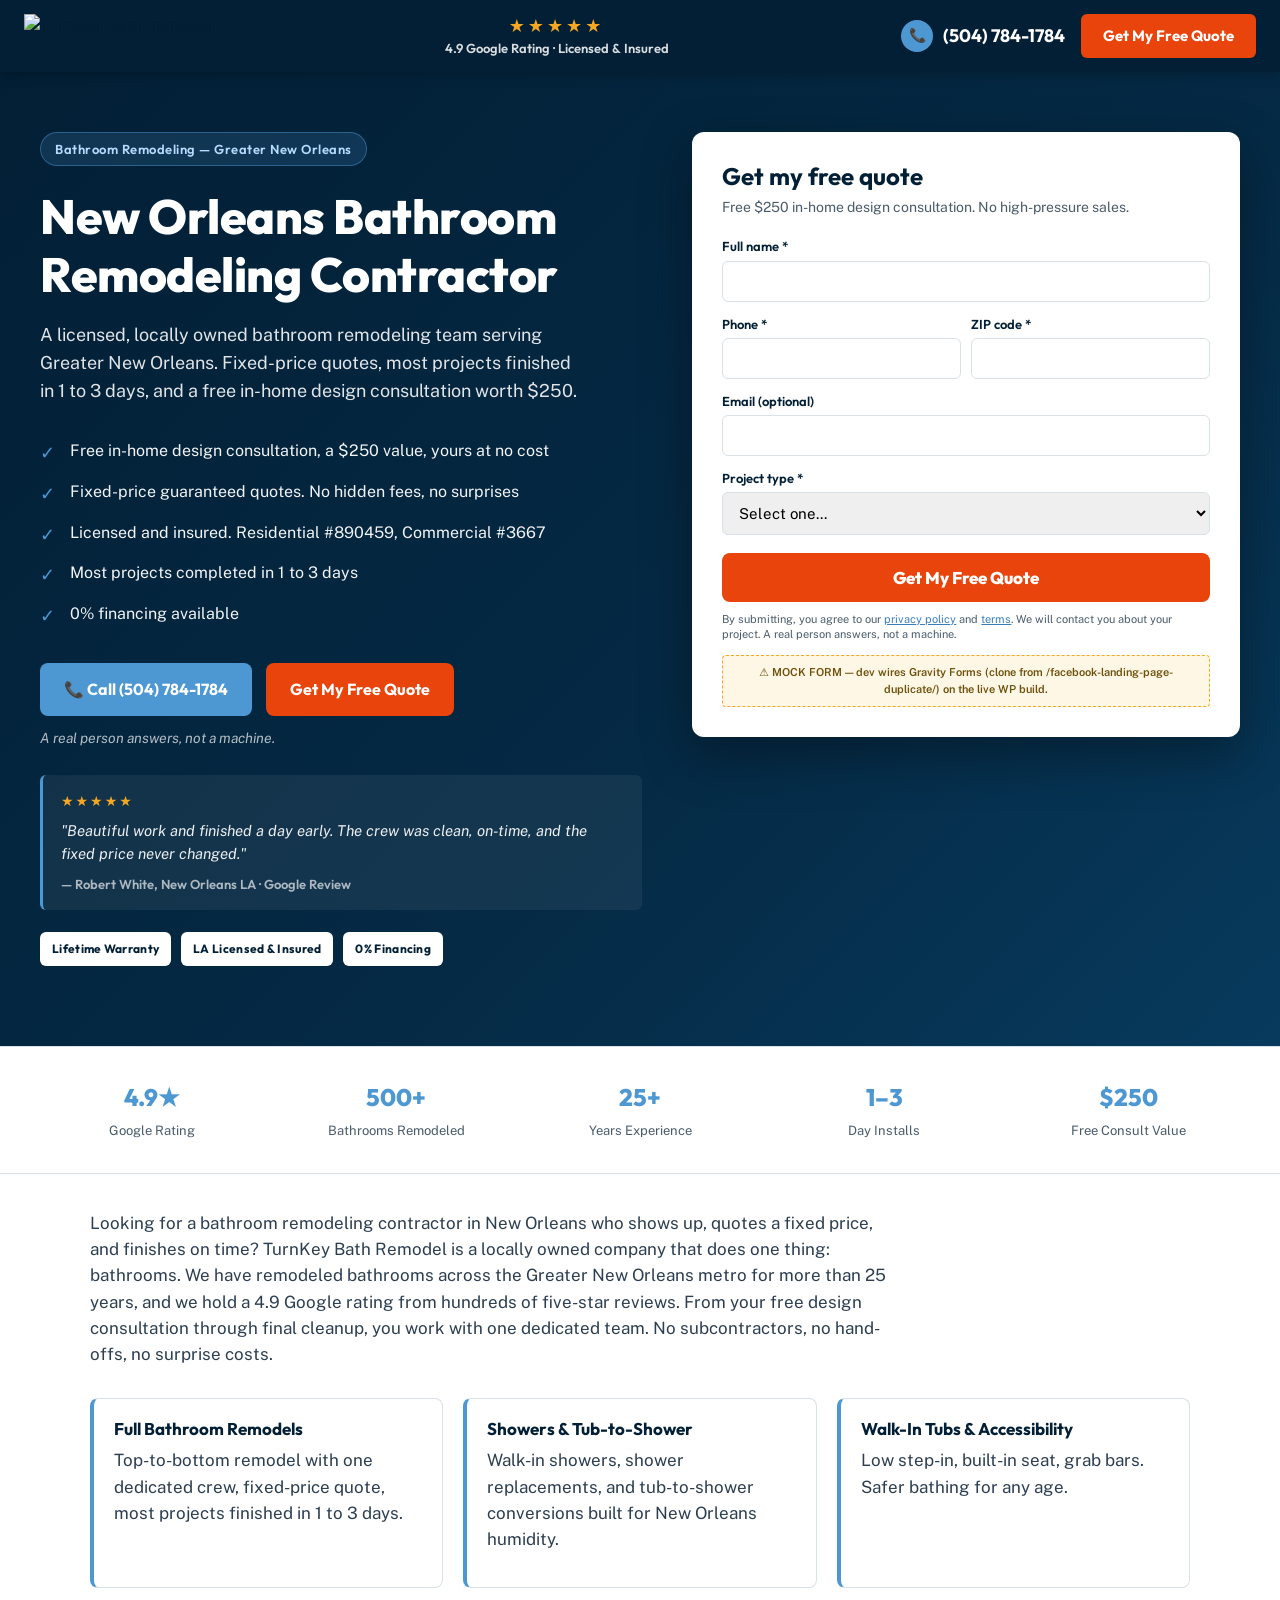
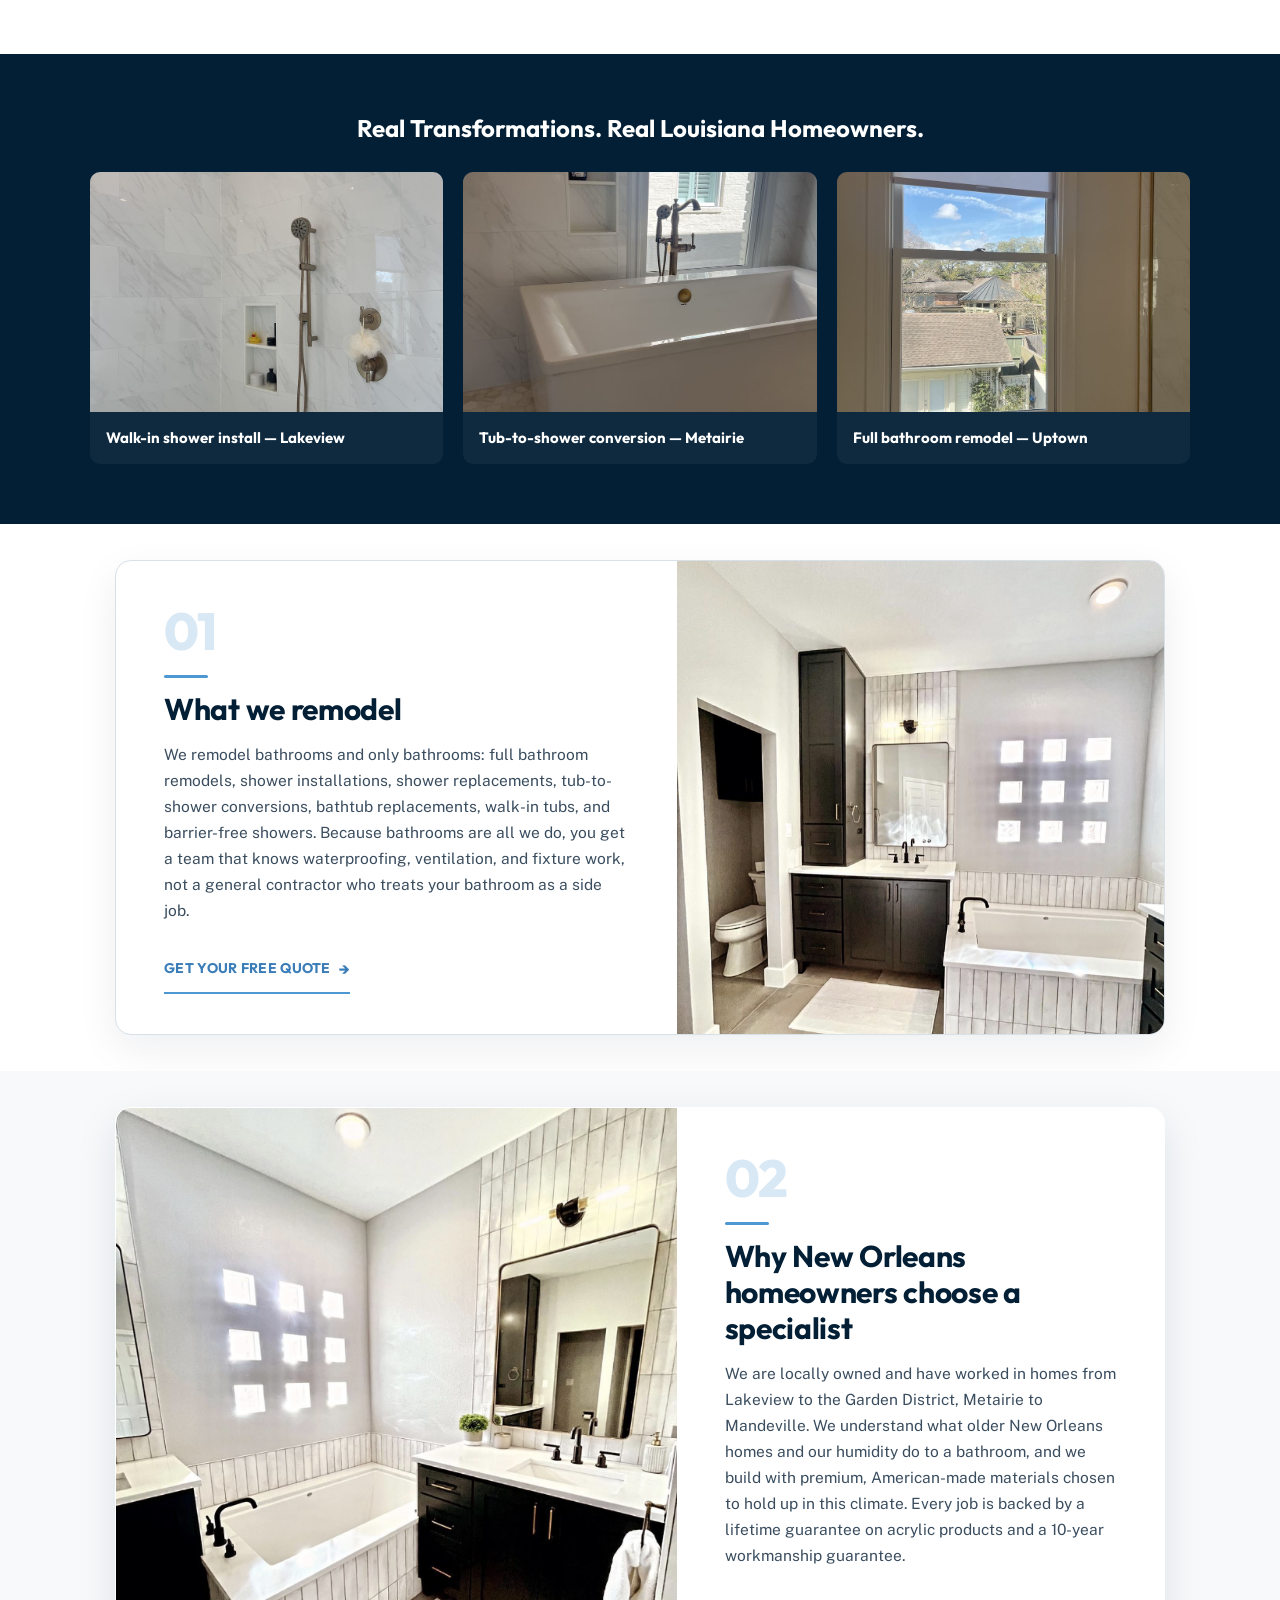
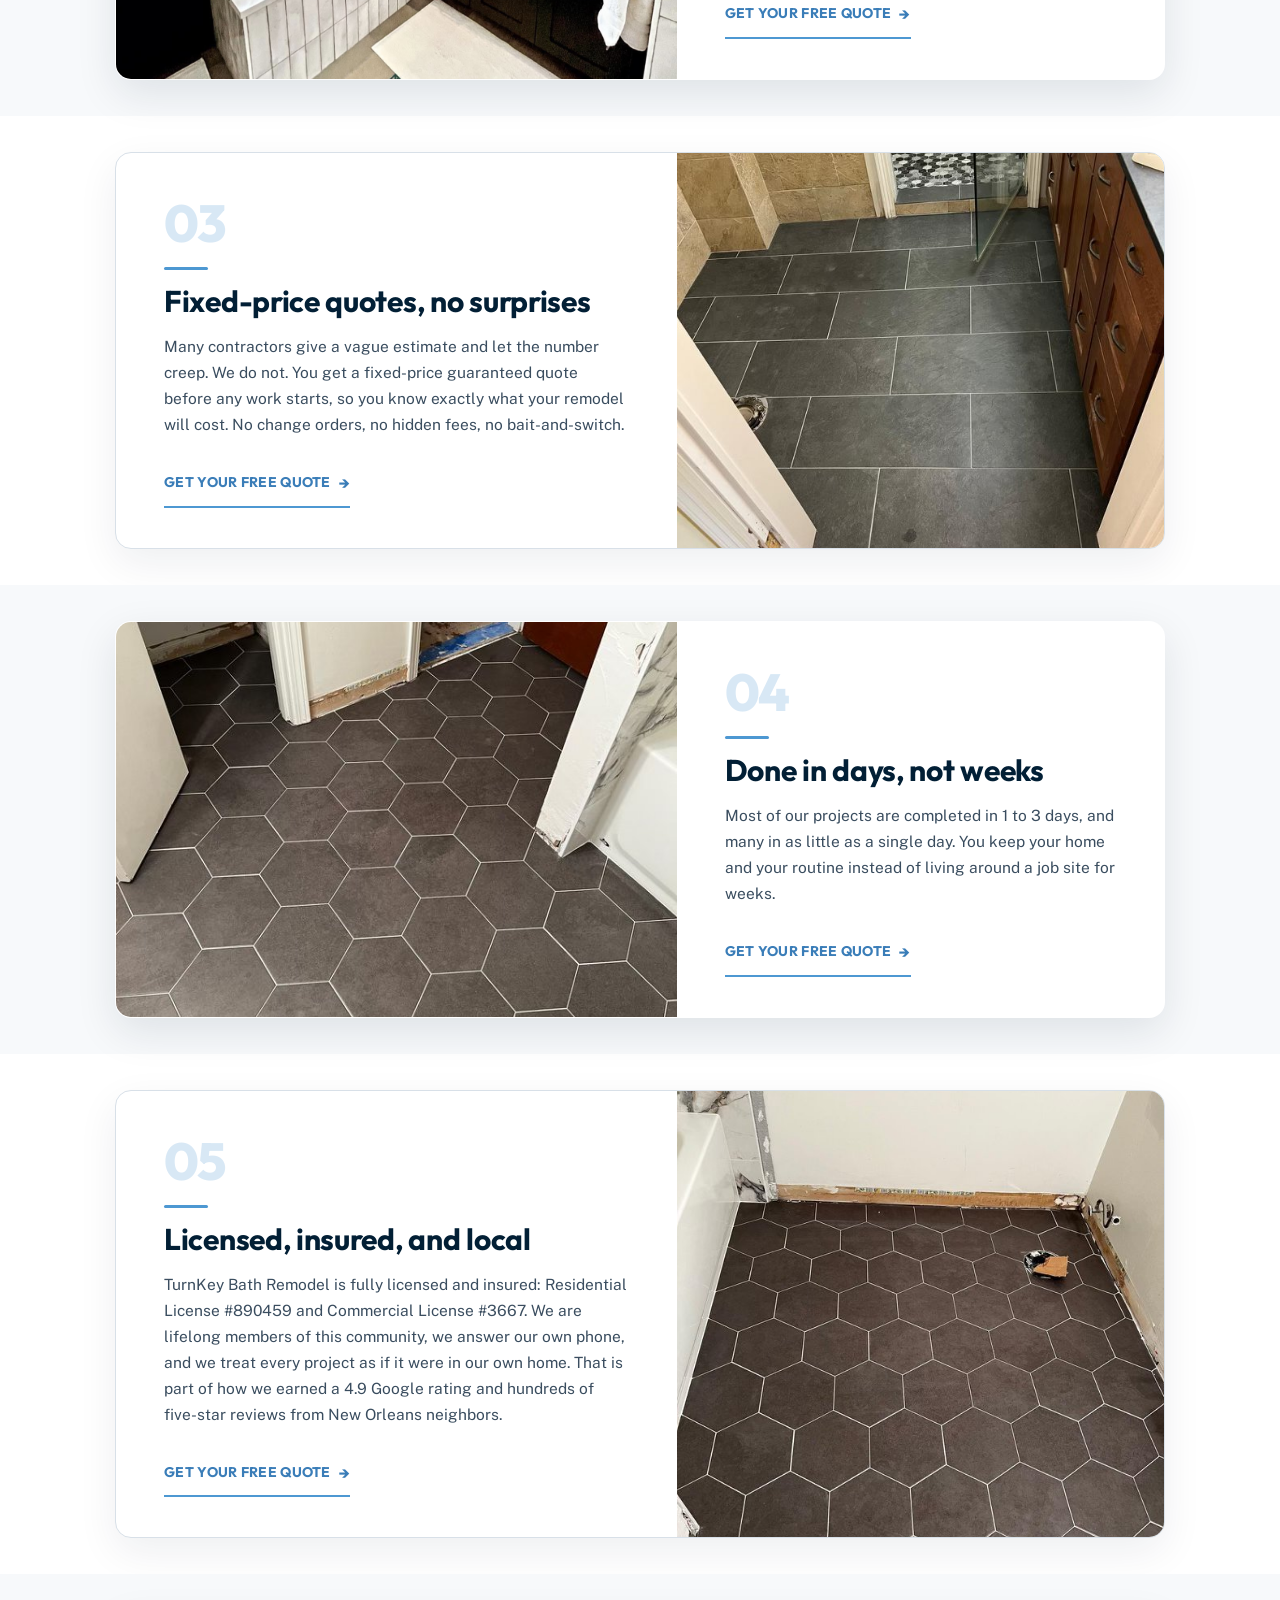
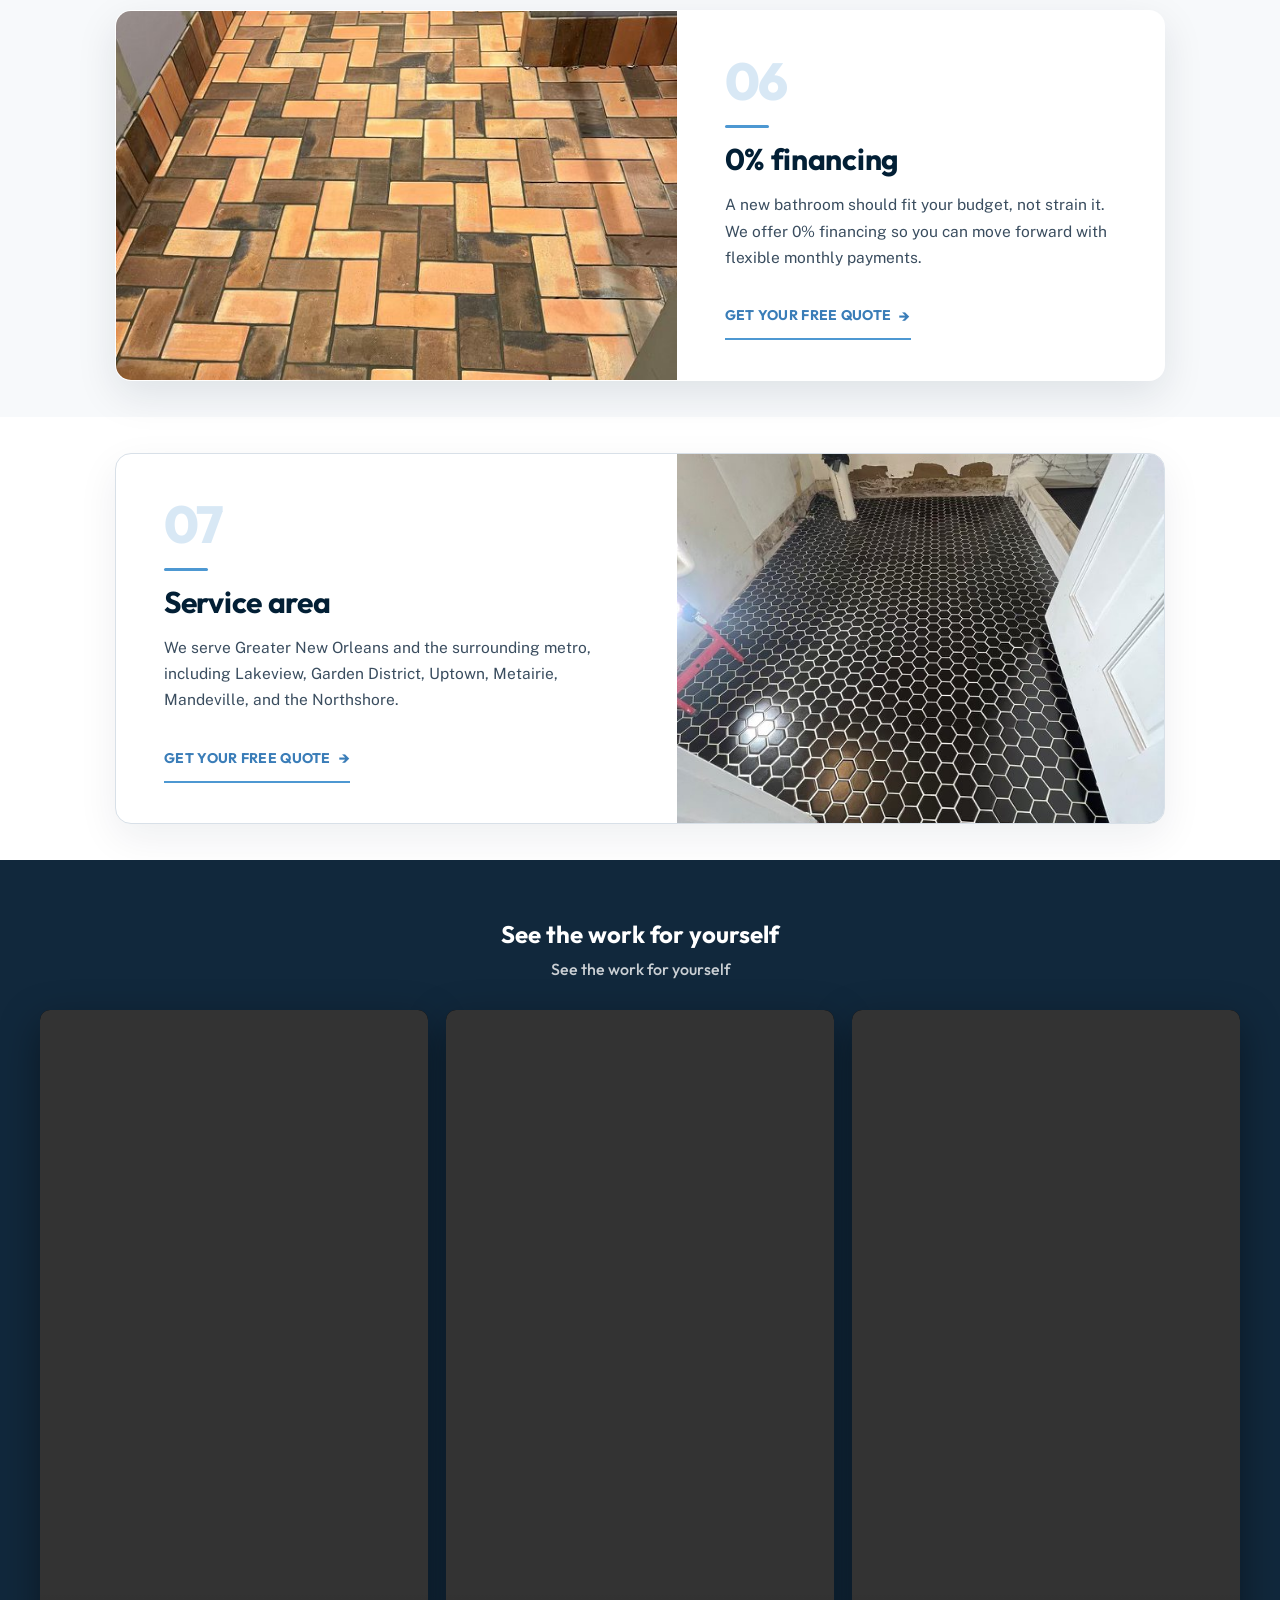
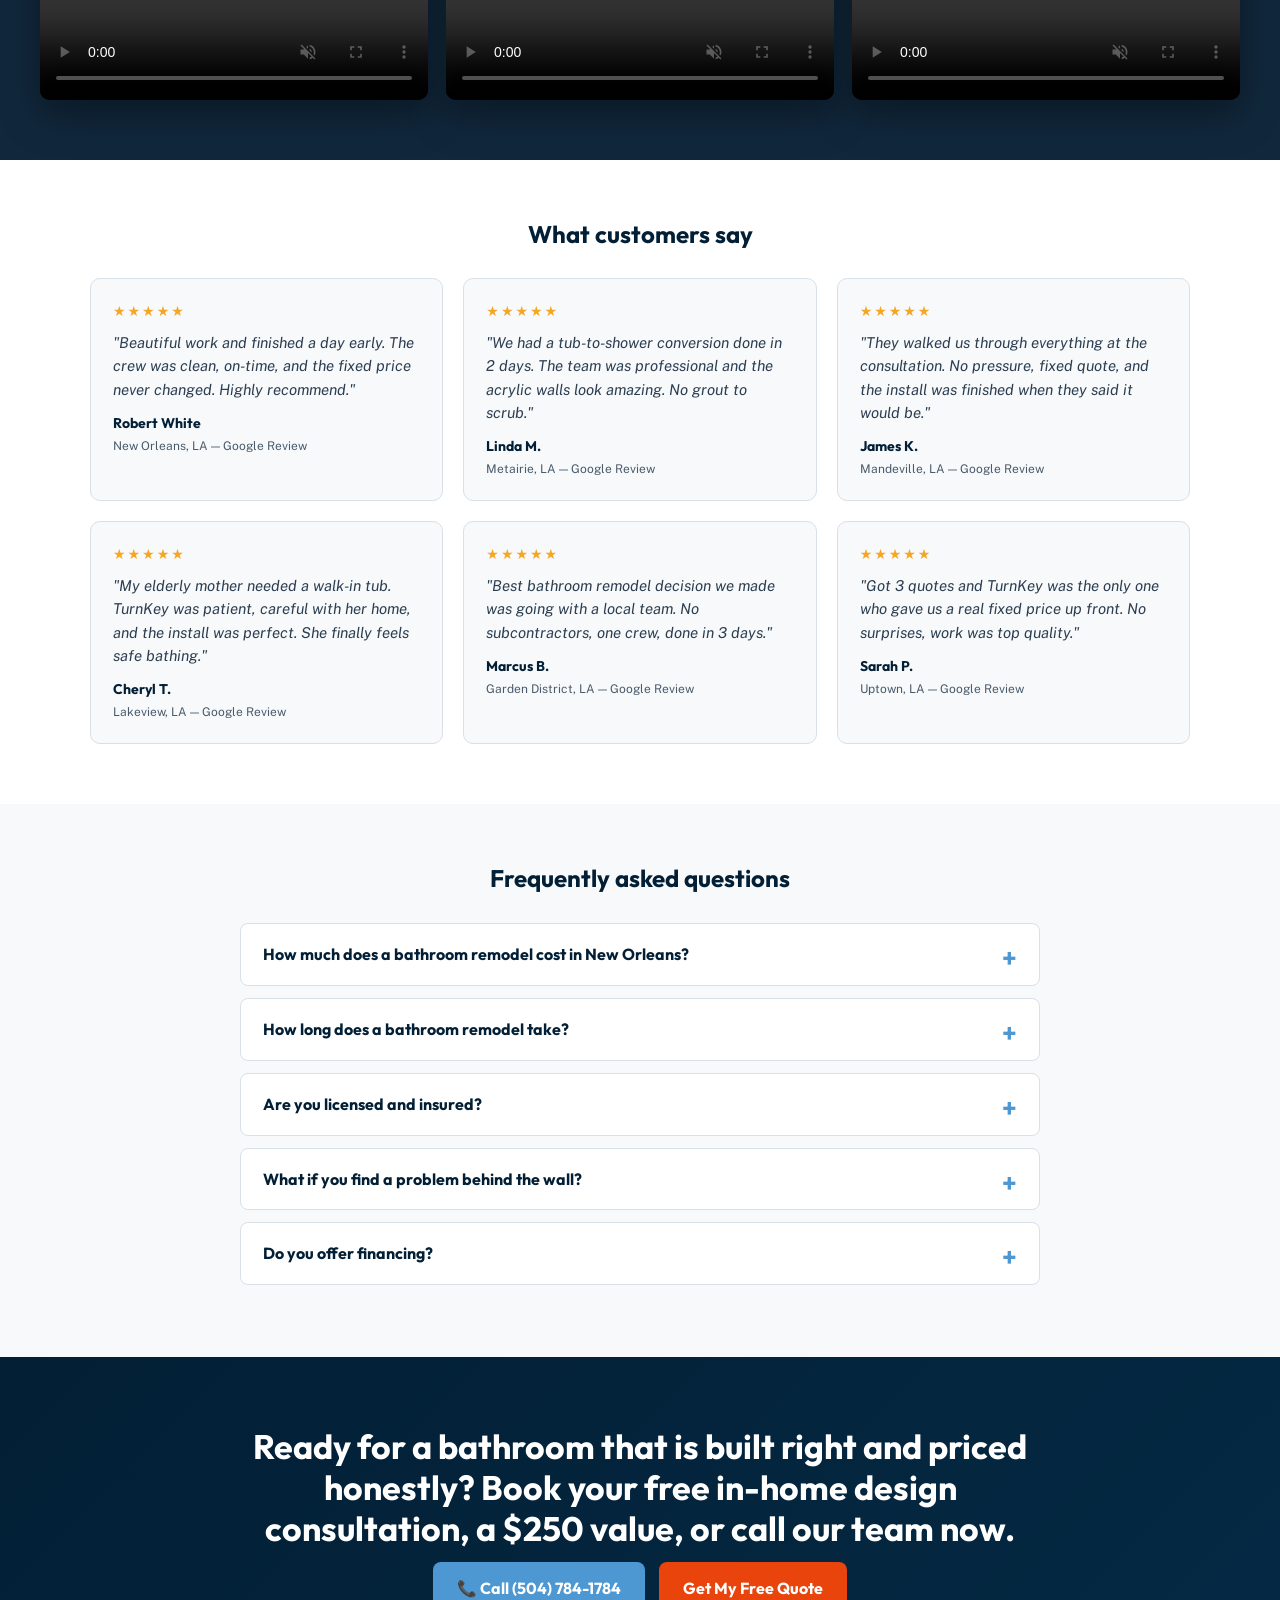
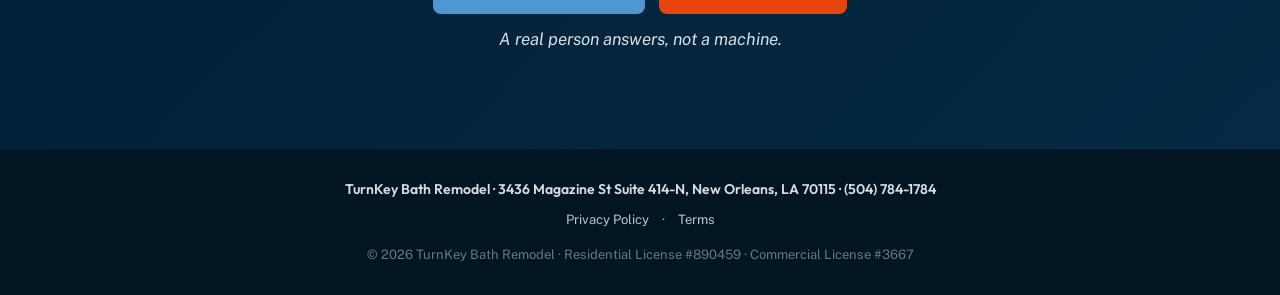
==== bathroom-remodeling-contractor.html @ ccaeefd2 "body sections: editorial redesign — numbered index, accent on H2, mini-CTA, kill dead space Beth fla" ====
<!DOCTYPE html>
<html lang="en">
<head>
<meta charset="UTF-8">
<meta name="viewport" content="width=device-width, initial-scale=1.0">
<title>New Orleans Bathroom Remodeling Contractor | TurnKey Bath</title>
<meta name="description" content="Licensed New Orleans bathroom remodeling contractor. Fixed-price quotes, most projects done in 1 to 3 days, free $250 design consult. Call (504) 784-1784.">
<link href="https://fonts.googleapis.com/css2?family=Outfit:wght@400;500;600;700;800&family=Public+Sans:wght@400;500;600&display=swap" rel="stylesheet">
<link rel="stylesheet" href="styles.css">
</head>
<body>

<!-- NAV -->
<nav class="nav-bar">
  <img class="logo" src="https://www.turnkeybathremodel.com/wp-content/uploads/2023/12/logo.png" alt="TurnKey Bath Remodel">
  <div class="nav-trust">
    <div class="nav-stars">★★★★★</div>
    <div class="nav-trust-text">4.9 Google Rating · Licensed & Insured</div>
  </div>
  <div class="nav-right">
    <a class="nav-phone" href="tel:+15047841784"><span class="phone-icon">📞</span>(504) 784-1784</a>
    <a class="nav-cta-btn" href="#quote-form">Get My Free Quote</a>
  </div>
</nav>

<!-- HERO -->
<section class="hero">
  <div class="hero-inner">
    <div class="hero-left">
      <div class="badge">Bathroom Remodeling — Greater New Orleans</div>
      <h1>New Orleans Bathroom Remodeling Contractor</h1>
      <img class="hero-mobile-img" src="images-finished-bath/IMG_3187.jpg" alt="Finished bathroom remodel by TurnKey Bath Remodel — New Orleans">
      <p class="subhead">A licensed, locally owned bathroom remodeling team serving Greater New Orleans. Fixed-price quotes, most projects finished in 1 to 3 days, and a free in-home design consultation worth $250.</p>
      <ul class="bullets"><li>Free in-home design consultation, a $250 value, yours at no cost</li><li>Fixed-price guaranteed quotes. No hidden fees, no surprises</li><li>Licensed and insured. Residential #890459, Commercial #3667</li><li>Most projects completed in 1 to 3 days</li><li>0% financing available</li></ul>
      <div class="cta-row">
        <a class="cta-call" href="tel:+15047841784">📞 Call (504) 784-1784</a>
        <a class="cta-quote" href="#quote-form">Get My Free Quote</a>
      </div>
      <p class="cta-microcopy">A real person answers, not a machine.</p>
      <div class="pullquote">
        <div class="stars">★★★★★</div>
        <p>"Beautiful work and finished a day early. The crew was clean, on-time, and the fixed price never changed."</p>
        <div class="author">— Robert White, New Orleans LA · Google Review</div>
      </div>
      <div class="cred-badges">
        <span class="cred-badge">Lifetime Warranty</span>
        <span class="cred-badge">LA Licensed & Insured</span>
        <span class="cred-badge">0% Financing</span>
      </div>
    </div>
    <aside class="form-card" id="quote-form">
  <h2>Get my free quote</h2>
  <p class="form-sub">Free $250 in-home design consultation. No high-pressure sales.</p>
  <form onsubmit="event.preventDefault(); alert('Mock form — dev wires Gravity Forms on the live WP build.');">
    <label for="name">Full name *</label>
    <input id="name" type="text" required>
    <div class="form-row">
      <div>
        <label for="phone">Phone *</label>
        <input id="phone" type="tel" required>
      </div>
      <div>
        <label for="zip">ZIP code *</label>
        <input id="zip" type="text" required>
      </div>
    </div>
    <label for="email">Email (optional)</label>
    <input id="email" type="email">
    <label for="project">Project type *</label>
    <select id="project" required>
      <option value="">Select one...</option>
      <option>Full bathroom remodel</option><option>Shower</option><option>Tub-to-shower conversion</option><option>Walk-in tub</option><option>Not sure yet</option>
    </select>
    <button type="submit" class="submit-btn">Get My Free Quote</button>
    <p class="consent">By submitting, you agree to our <a href="https://www.turnkeybathremodel.com/privacy-policy/" target="_blank">privacy policy</a> and <a href="https://www.turnkeybathremodel.com/terms-and-conditions/" target="_blank">terms</a>. We will contact you about your project. A real person answers, not a machine.</p>
    <p class="mock-note">⚠ MOCK FORM — dev wires Gravity Forms (clone from /facebook-landing-page-duplicate/) on the live WP build.</p>
  </form>
</aside>
  </div>
</section>

<!-- TRUST BAR -->
<div class="trust-bar">
  <div class="trust-bar-inner">
    <div class="trust-item"><div class="num">4.9★</div><div class="label">Google Rating</div></div>
    <div class="trust-item"><div class="num">500+</div><div class="label">Bathrooms Remodeled</div></div>
    <div class="trust-item"><div class="num">25+</div><div class="label">Years Experience</div></div>
    <div class="trust-item"><div class="num">1–3</div><div class="label">Day Installs</div></div>
    <div class="trust-item"><div class="num">$250</div><div class="label">Free Consult Value</div></div>
  </div>
</div>

<!-- ABOVE FOLD BODY -->
<section class="body">
  <div class="section-inner">
    <p>Looking for a bathroom remodeling contractor in New Orleans who shows up, quotes a fixed price, and finishes on time? TurnKey Bath Remodel is a locally owned company that does one thing: bathrooms. We have remodeled bathrooms across the Greater New Orleans metro for more than 25 years, and we hold a 4.9 Google rating from hundreds of five-star reviews. From your free design consultation through final cleanup, you work with one dedicated team. No subcontractors, no hand-offs, no surprise costs.</p>
    <div class="service-grid"><div class="service-card"><h3>Full Bathroom Remodels</h3><p>Top-to-bottom remodel with one dedicated crew, fixed-price quote, most projects finished in 1 to 3 days.</p></div><div class="service-card"><h3>Showers & Tub-to-Shower</h3><p>Walk-in showers, shower replacements, and tub-to-shower conversions built for New Orleans humidity.</p></div><div class="service-card"><h3>Walk-In Tubs & Accessibility</h3><p>Low step-in, built-in seat, grab bars. Safer bathing for any age.</p></div></div>
  </div>
</section>

<!-- BEFORE/AFTER -->
<section class="ba-section">
  <h2>Real Transformations. Real Louisiana Homeowners.</h2>
  <div class="ba-grid"><div class="ba-card"><img src="IMG_5425.jpeg" alt="Walk-in shower install — Lakeview"><div class="ba-label">Walk-in shower install — Lakeview</div></div><div class="ba-card"><img src="IMG_5434.jpeg" alt="Tub-to-shower conversion — Metairie"><div class="ba-label">Tub-to-shower conversion — Metairie</div></div><div class="ba-card"><img src="IMG_5450.jpeg" alt="Full bathroom remodel — Uptown"><div class="ba-label">Full bathroom remodel — Uptown</div></div></div>
</section>

<!-- BODY SECTIONS -->
<section class="body"><div class="section-inner section-2col"><div class="section-text"><h2>What we remodel</h2><p>We remodel bathrooms and only bathrooms: full bathroom remodels, shower installations, shower replacements, tub-to-shower conversions, bathtub replacements, walk-in tubs, and barrier-free showers. Because bathrooms are all we do, you get a team that knows waterproofing, ventilation, and fixture work, not a general contractor who treats your bathroom as a side job.</p><a href="#quote-form" class="section-cta">Get your free quote <span>→</span></a></div><div class="section-img"><img src="images-finished-bath/IMG_3187.jpg" alt="What we remodel — TurnKey Bath Remodel"></div></div></section><section class="body alt"><div class="section-inner section-2col img-left"><div class="section-text"><h2>Why New Orleans homeowners choose a specialist</h2><p>We are locally owned and have worked in homes from Lakeview to the Garden District, Metairie to Mandeville. We understand what older New Orleans homes and our humidity do to a bathroom, and we build with premium, American-made materials chosen to hold up in this climate. Every job is backed by a lifetime guarantee on acrylic products and a 10-year workmanship guarantee.</p><a href="#quote-form" class="section-cta">Get your free quote <span>→</span></a></div><div class="section-img"><img src="images-finished-bath/IMG_3186.jpg" alt="Why New Orleans homeowners choose a specialist — TurnKey Bath Remodel"></div></div></section><section class="body"><div class="section-inner section-2col"><div class="section-text"><h2>Fixed-price quotes, no surprises</h2><p>Many contractors give a vague estimate and let the number creep. We do not. You get a fixed-price guaranteed quote before any work starts, so you know exactly what your remodel will cost. No change orders, no hidden fees, no bait-and-switch.</p><a href="#quote-form" class="section-cta">Get your free quote <span>→</span></a></div><div class="section-img"><img src="images-finished-bath/PHOTO-2023-11-14-12-50-50_b.jpg" alt="Fixed-price quotes, no surprises — TurnKey Bath Remodel"></div></div></section><section class="body alt"><div class="section-inner section-2col img-left"><div class="section-text"><h2>Done in days, not weeks</h2><p>Most of our projects are completed in 1 to 3 days, and many in as little as a single day. You keep your home and your routine instead of living around a job site for weeks.</p><a href="#quote-form" class="section-cta">Get your free quote <span>→</span></a></div><div class="section-img"><img src="images-finished-bath/PHOTO-2023-11-14-12-51-01_e.jpg" alt="Done in days, not weeks — TurnKey Bath Remodel"></div></div></section><section class="body"><div class="section-inner section-2col"><div class="section-text"><h2>Licensed, insured, and local</h2><p>TurnKey Bath Remodel is fully licensed and insured: Residential License #890459 and Commercial License #3667. We are lifelong members of this community, we answer our own phone, and we treat every project as if it were in our own home. That is part of how we earned a 4.9 Google rating and hundreds of five-star reviews from New Orleans neighbors.</p><a href="#quote-form" class="section-cta">Get your free quote <span>→</span></a></div><div class="section-img"><img src="images-finished-bath/PHOTO-2023-11-14-12-51-01_c.jpg" alt="Licensed, insured, and local — TurnKey Bath Remodel"></div></div></section><section class="body alt"><div class="section-inner section-2col img-left"><div class="section-text"><h2>0% financing</h2><p>A new bathroom should fit your budget, not strain it. We offer 0% financing so you can move forward with flexible monthly payments.</p><a href="#quote-form" class="section-cta">Get your free quote <span>→</span></a></div><div class="section-img"><img src="images-finished-bath/PHOTO-2023-11-14-12-50-50_a.jpg" alt="0% financing — TurnKey Bath Remodel"></div></div></section><section class="body"><div class="section-inner section-2col"><div class="section-text"><h2>Service area</h2><p>We serve Greater New Orleans and the surrounding metro, including Lakeview, Garden District, Uptown, Metairie, Mandeville, and the Northshore.</p><a href="#quote-form" class="section-cta">Get your free quote <span>→</span></a></div><div class="section-img"><img src="images-finished-bath/PHOTO-2023-11-14-12-50-49_a.jpg" alt="Service area — TurnKey Bath Remodel"></div></div></section>

<!-- VIDEO GALLERY — all 3 videos -->
<section class="video-block">
  <h2>See the work for yourself</h2>
  <p class="video-sub">See the work for yourself</p>
  <div class="video-grid">
    <video src="page1-video.mp4" muted loop playsinline controls poster=""></video>
    <video src="page2-video.mp4" muted loop playsinline controls poster=""></video>
    <video src="page3-video.mp4" muted loop playsinline controls poster=""></video>
  </div>
</section>

<!-- TESTIMONIALS -->
<section class="testimonials">
  <h2>What customers say</h2>
  <div class="test-grid"><div class="test-card"><div class="stars">★★★★★</div><p>"Beautiful work and finished a day early. The crew was clean, on-time, and the fixed price never changed. Highly recommend."</p><div class="author">Robert White</div><div class="source">New Orleans, LA — Google Review</div></div><div class="test-card"><div class="stars">★★★★★</div><p>"We had a tub-to-shower conversion done in 2 days. The team was professional and the acrylic walls look amazing. No grout to scrub."</p><div class="author">Linda M.</div><div class="source">Metairie, LA — Google Review</div></div><div class="test-card"><div class="stars">★★★★★</div><p>"They walked us through everything at the consultation. No pressure, fixed quote, and the install was finished when they said it would be."</p><div class="author">James K.</div><div class="source">Mandeville, LA — Google Review</div></div><div class="test-card"><div class="stars">★★★★★</div><p>"My elderly mother needed a walk-in tub. TurnKey was patient, careful with her home, and the install was perfect. She finally feels safe bathing."</p><div class="author">Cheryl T.</div><div class="source">Lakeview, LA — Google Review</div></div><div class="test-card"><div class="stars">★★★★★</div><p>"Best bathroom remodel decision we made was going with a local team. No subcontractors, one crew, done in 3 days."</p><div class="author">Marcus B.</div><div class="source">Garden District, LA — Google Review</div></div><div class="test-card"><div class="stars">★★★★★</div><p>"Got 3 quotes and TurnKey was the only one who gave us a real fixed price up front. No surprises, work was top quality."</p><div class="author">Sarah P.</div><div class="source">Uptown, LA — Google Review</div></div></div>
</section>

<!-- FAQ -->
<section class="faq-block">
  <h2>Frequently asked questions</h2>
  <div class="faq-list"><details class="faq-item"><summary>How much does a bathroom remodel cost in New Orleans?</summary><div class="faq-answer">It depends on the size of the room, the materials you choose, and what your home needs behind the walls. Rather than guess, we give you a fixed-price guaranteed quote at your free consultation, and we offer 0% financing.</div></details><details class="faq-item"><summary>How long does a bathroom remodel take?</summary><div class="faq-answer">Most of our projects are finished in 1 to 3 days, with many done in a single day.</div></details><details class="faq-item"><summary>Are you licensed and insured?</summary><div class="faq-answer">Yes. We are fully licensed and insured: Residential License #890459 and Commercial License #3667.</div></details><details class="faq-item"><summary>What if you find a problem behind the wall?</summary><div class="faq-answer">We give you a fixed-price guaranteed quote up front and stand behind it. You will not be hit with surprise change orders.</div></details><details class="faq-item"><summary>Do you offer financing?</summary><div class="faq-answer">Yes, 0% financing is available.</div></details></div>
</section>

<!-- CLOSING CTA -->
<section class="closing-cta">
  <h2>Ready for a bathroom that is built right and priced honestly? Book your free in-home design consultation, a $250 value, or call our team now.</h2>
  <div class="cta-row">
    <a class="cta-call" href="tel:+15047841784">📞 Call (504) 784-1784</a>
    <a class="cta-quote" href="#quote-form">Get My Free Quote</a>
  </div>
  <p class="cta-microcopy">A real person answers, not a machine.</p>
</section>

<!-- FOOTER -->
<footer class="footer">
  <div class="nap">TurnKey Bath Remodel · 3436 Magazine St Suite 414-N, New Orleans, LA 70115 · (504) 784-1784</div>
  <div>
    <a href="https://www.turnkeybathremodel.com/privacy-policy/">Privacy Policy</a> ·
    <a href="https://www.turnkeybathremodel.com/terms-and-conditions/">Terms</a>
  </div>
  <p style="margin-top:14px; opacity:.6;">© 2026 TurnKey Bath Remodel · Residential License #890459 · Commercial License #3667</p>
</footer>

<!-- MOBILE STICKY BAR -->
<div class="mobile-bar">
  <a class="call" href="tel:+15047841784">📞 Call Now</a>
  <a class="quote" href="#quote-form">Get Quote</a>
</div>

</body>
</html>
---- styles.css ----
/* TurnKey Bath Remodel — 3 PPC Landing Pages (visual mock) */
:root {
  --navy: #021f35;
  --blue: #4d98d2;
  --blue-dark: #3a7db8;
  --white: #ffffff;
  --gray: #f7f9fb;
  --star: #f5a623;
  --cta-red: #e8440c;
  --text-muted: #4a5b6b;
  --border: #d8e0e8;
}
*, *::before, *::after { box-sizing: border-box; margin: 0; padding: 0; }
html { scroll-behavior: smooth; }
body { font-family: 'Public Sans', system-ui, sans-serif; color: var(--navy); background: var(--white); line-height: 1.55; counter-reset: section-num; }
h1, h2, h3 { font-family: 'Outfit', system-ui, sans-serif; line-height: 1.2; }

/* ===== NAV ===== */
.nav-bar { background: var(--navy); padding: 14px 24px; display: flex; align-items: center; justify-content: space-between; position: sticky; top: 0; z-index: 100; box-shadow: 0 2px 12px rgba(0,0,0,.25); }
.nav-bar img.logo { height: 44px; }
.nav-trust { display: flex; flex-direction: column; align-items: center; gap: 4px; line-height: 1.2; }
.nav-stars { color: var(--star); font-size: 18px; letter-spacing: 3px; }
.nav-trust-text { font-size: 13px; color: rgba(255,255,255,.85); font-family: 'Outfit', sans-serif; font-weight: 600; white-space: nowrap; }
.nav-right { display: flex; align-items: center; gap: 16px; }
.nav-phone { display: flex; align-items: center; gap: 10px; color: var(--white); font-family: 'Outfit', sans-serif; font-size: 18px; font-weight: 700; text-decoration: none; }
.nav-phone .phone-icon { background: var(--blue); border-radius: 50%; width: 32px; height: 32px; display: flex; align-items: center; justify-content: center; font-size: 14px; }
.nav-cta-btn { background: var(--cta-red); color: var(--white); font-family: 'Outfit', sans-serif; font-weight: 700; font-size: 15px; padding: 10px 22px; border-radius: 6px; text-decoration: none; white-space: nowrap; cursor: pointer; border: none; }
.nav-cta-btn:hover { filter: brightness(1.1); }
@media (max-width: 768px) { .nav-trust { display: none; } }

/* ===== HERO ===== */
.hero { background: linear-gradient(135deg, var(--navy) 0%, #052a45 60%, #073a5d 100%); color: var(--white); padding: 60px 24px 80px; position: relative; }
.hero-inner { max-width: 1200px; margin: 0 auto; display: grid; grid-template-columns: 1.1fr 1fr; gap: 50px; align-items: start; }
.hero-left .badge { display: inline-block; background: rgba(77,152,210,.18); border: 1px solid rgba(77,152,210,.45); color: #b6dafc; font-weight: 600; font-size: 13px; padding: 6px 14px; border-radius: 30px; margin-bottom: 22px; letter-spacing: .5px; font-family: 'Outfit', sans-serif; }
.hero h1 { font-size: clamp(32px, 4.5vw, 48px); font-weight: 800; margin-bottom: 18px; letter-spacing: -.5px; }
.hero .subhead { font-size: 18px; color: rgba(255,255,255,.88); margin-bottom: 26px; max-width: 540px; }
.hero ul.bullets { list-style: none; margin: 0 0 28px; padding: 0; }
.hero ul.bullets li { padding: 8px 0 8px 30px; position: relative; font-size: 16px; color: rgba(255,255,255,.95); }
.hero ul.bullets li::before { content: '✓'; position: absolute; left: 0; top: 8px; color: var(--blue); font-weight: 800; font-size: 18px; }

/* Hero image — mobile only, sits under H1 (Dimi's "picture under H1" SRT ask) */
.hero-mobile-img { display: none; }
@media (max-width: 900px) {
  .hero-mobile-img {
    display: block;
    width: 100%;
    max-width: 520px;
    aspect-ratio: 4 / 3;
    object-fit: cover;
    border-radius: 12px;
    margin: 18px 0 22px;
    box-shadow: 0 14px 40px rgba(0,0,0,.35);
  }
}

.cta-row { display: flex; gap: 14px; flex-wrap: wrap; margin-bottom: 12px; }
.cta-row a, .cta-row button { display: inline-flex; align-items: center; justify-content: center; gap: 10px; font-family: 'Outfit', sans-serif; font-weight: 700; font-size: 16px; padding: 14px 24px; border-radius: 8px; text-decoration: none; border: none; cursor: pointer; }
.cta-call { background: var(--blue); color: var(--white); }
.cta-call:hover { background: var(--blue-dark); }
.cta-quote { background: var(--cta-red); color: var(--white); }
.cta-quote:hover { filter: brightness(1.1); }
.cta-microcopy { font-size: 14px; color: rgba(255,255,255,.7); font-style: italic; }

.pullquote { background: rgba(255,255,255,.06); border-left: 3px solid var(--blue); padding: 16px 18px; border-radius: 6px; margin-top: 26px; }
.pullquote .stars { color: var(--star); font-size: 14px; letter-spacing: 2px; margin-bottom: 6px; }
.pullquote p { font-size: 15px; color: rgba(255,255,255,.92); margin-bottom: 8px; font-style: italic; }
.pullquote .author { font-size: 13px; color: rgba(255,255,255,.65); font-family: 'Outfit', sans-serif; font-weight: 600; }

.cred-badges { display: flex; gap: 10px; margin-top: 22px; flex-wrap: wrap; }
.cred-badge { background: var(--white); color: var(--navy); font-family: 'Outfit', sans-serif; font-weight: 700; font-size: 12px; padding: 8px 12px; border-radius: 6px; letter-spacing: .3px; }

/* form card */
.form-card { background: var(--white); color: var(--navy); border-radius: 12px; padding: 30px; box-shadow: 0 18px 50px rgba(0,0,0,.35); position: sticky; top: 90px; }
.form-card h2 { font-size: 24px; margin-bottom: 6px; }
.form-card .form-sub { font-size: 14px; color: var(--text-muted); margin-bottom: 18px; }
.form-card label { display: block; font-size: 13px; font-weight: 600; margin-bottom: 4px; color: var(--navy); font-family: 'Outfit', sans-serif; }
.form-card input, .form-card select { width: 100%; padding: 11px 12px; font-size: 15px; border: 1px solid var(--border); border-radius: 6px; margin-bottom: 12px; font-family: inherit; }
.form-card .form-row { display: grid; grid-template-columns: 1fr 1fr; gap: 10px; }
.form-card .submit-btn { background: var(--cta-red); color: var(--white); width: 100%; padding: 14px; border: none; border-radius: 8px; font-family: 'Outfit', sans-serif; font-weight: 800; font-size: 17px; cursor: pointer; margin-top: 6px; }
.form-card .submit-btn:hover { filter: brightness(1.1); }
.form-card .consent { font-size: 11px; color: var(--text-muted); margin-top: 10px; line-height: 1.4; }
.form-card .consent a { color: var(--blue-dark); }
.form-card .mock-note { background: #fff7e6; border: 1px dashed #f5a623; color: #6b4f0a; font-size: 11px; padding: 8px 10px; border-radius: 4px; margin-top: 12px; text-align: center; font-weight: 600; }

@media (max-width: 900px) { .hero-inner { grid-template-columns: 1fr; } .form-card { position: relative; top: 0; } }

/* ===== TRUST BAR ===== */
.trust-bar { background: var(--white); border-top: 1px solid var(--border); border-bottom: 1px solid var(--border); padding: 24px; }
.trust-bar-inner { max-width: 1200px; margin: 0 auto; display: grid; grid-template-columns: repeat(5, 1fr); gap: 20px; text-align: center; }
.trust-item { padding: 8px; }
.trust-item .num { font-family: 'Outfit', sans-serif; font-weight: 800; font-size: 24px; color: var(--blue); }
.trust-item .label { font-size: 13px; color: var(--text-muted); margin-top: 4px; }
@media (max-width: 768px) { .trust-bar-inner { grid-template-columns: repeat(2, 1fr); } }

/* ===== SECTIONS ===== */
section.body { padding: 60px 24px; }
section.body.alt { background: var(--gray); }
.section-inner { max-width: 1100px; margin: 0 auto; }
section.body h2 { font-size: clamp(26px, 3vw, 34px); font-weight: 700; margin-bottom: 16px; color: var(--navy); }
section.body p { font-size: 17px; color: #2c3e50; margin-bottom: 14px; max-width: 800px; }
section.body ul { padding-left: 22px; margin-bottom: 14px; }
section.body ul li { font-size: 17px; color: #2c3e50; margin-bottom: 8px; max-width: 800px; }

/* Body sections — editorial 2-col card with numbered index, denser text panel, no dead space */
section.body { padding: 36px 24px; }
section.body.alt { background: var(--gray); }
.section-2col {
  display: grid;
  grid-template-columns: 1.15fr 1fr;
  max-width: 1050px;
  background: var(--white);
  border: 1px solid var(--border);
  border-radius: 16px;
  overflow: hidden;
  box-shadow: 0 14px 40px rgba(2,31,53,.07);
  align-items: stretch;
  counter-increment: section-num;
}
.section-2col .section-text {
  padding: 44px 48px 40px;
  display: flex;
  flex-direction: column;
  justify-content: center;
  min-width: 0;
  position: relative;
}
/* Big faded section number — fills top dead space with editorial vibe */
.section-2col .section-text::before {
  content: counter(section-num, decimal-leading-zero);
  display: block;
  font-family: 'Outfit', sans-serif;
  font-weight: 800;
  font-size: 52px;
  line-height: 1;
  color: rgba(77,152,210,.22);
  letter-spacing: -2px;
  margin-bottom: 18px;
}
.section-2col .section-text h2 {
  font-size: clamp(24px, 2.6vw, 30px);
  margin-bottom: 14px;
  letter-spacing: -.3px;
  line-height: 1.2;
  color: var(--navy);
  position: relative;
  padding-top: 16px;
}
/* Accent bar above H2 (tighter relationship than before) */
.section-2col .section-text h2::before {
  content: '';
  position: absolute;
  top: 0;
  left: 0;
  width: 44px;
  height: 3px;
  background: var(--blue);
  border-radius: 3px;
}
.section-2col .section-text p {
  max-width: 100%;
  font-size: 15.5px;
  line-height: 1.68;
  color: #3a4d5f;
  margin-bottom: 0;
}
/* Per-section mini-CTA — fills bottom dead space, repeats conversion path */
.section-2col .section-cta {
  display: inline-flex;
  align-items: center;
  gap: 8px;
  margin-top: 24px;
  align-self: flex-start;
  color: var(--blue-dark);
  font-family: 'Outfit', sans-serif;
  font-weight: 700;
  font-size: 14px;
  letter-spacing: .3px;
  text-decoration: none;
  text-transform: uppercase;
  padding: 10px 0;
  border-bottom: 2px solid var(--blue);
  transition: color .15s, border-color .15s, gap .15s;
}
.section-2col .section-cta:hover {
  color: var(--cta-red);
  border-color: var(--cta-red);
  gap: 12px;
}
.section-2col .section-cta span { font-size: 16px; }
.section-2col .section-img {
  position: relative;
  background: var(--gray);
  min-height: 300px;
}
.section-2col .section-img img {
  position: absolute;
  inset: 0;
  width: 100%;
  height: 100%;
  object-fit: cover;
  display: block;
}
/* Alt section: tighter shadow on gray bg */
section.body.alt .section-2col {
  background: var(--white);
  border-color: transparent;
  box-shadow: 0 14px 40px rgba(2,31,53,.10);
}
/* Reverse image position on every other section so it alternates */
.section-2col.img-left .section-text { order: 2; }
.section-2col.img-left .section-img { order: 1; }
@media (max-width: 900px) {
  .section-2col { grid-template-columns: 1fr; max-width: 560px; }
  .section-2col .section-img { order: -1 !important; min-height: 0; }
  .section-2col.img-left .section-text,
  .section-2col.img-left .section-img { order: revert; }
  .section-2col.img-left .section-img { order: -1; }
  .section-2col .section-text { padding: 32px 26px 30px; }
  .section-2col .section-text::before { font-size: 42px; margin-bottom: 14px; }
  .section-2col .section-img {
    position: relative;
    aspect-ratio: 4 / 3;
  }
  .section-2col .section-img img { position: absolute; }
}

/* ===== SERVICE GRID ===== */
.service-grid { display: grid; grid-template-columns: repeat(3, 1fr); gap: 20px; margin: 30px 0; }
.service-card { background: var(--white); border: 1px solid var(--border); border-left: 4px solid var(--blue); padding: 20px; border-radius: 8px; }
.service-card h3 { font-size: 17px; margin-bottom: 8px; }
.service-card p { font-size: 15px; color: var(--text-muted); margin: 0; }
@media (max-width: 768px) { .service-grid { grid-template-columns: 1fr; } }

/* ===== BEFORE/AFTER SLIDER ===== */
.ba-section { padding: 60px 24px; background: var(--navy); color: var(--white); }
.ba-section h2 { color: var(--white); text-align: center; margin-bottom: 30px; }
.ba-grid { max-width: 1100px; margin: 0 auto; display: grid; grid-template-columns: repeat(3, 1fr); gap: 20px; }
.ba-card { background: rgba(255,255,255,.05); border-radius: 10px; overflow: hidden; }
.ba-card img { width: 100%; height: 240px; object-fit: cover; display: block; }
.ba-card .ba-label { padding: 14px 16px; font-family: 'Outfit', sans-serif; font-weight: 700; font-size: 15px; }
/* Mobile: horizontal swipeable scroller — "scrollable thing" per Dimi */
@media (max-width: 768px) {
  .ba-grid {
    display: flex;
    grid-template-columns: none;
    overflow-x: auto;
    scroll-snap-type: x mandatory;
    gap: 14px;
    padding: 4px 4px 16px;
    -webkit-overflow-scrolling: touch;
    scrollbar-width: thin;
  }
  .ba-card { flex: 0 0 82%; scroll-snap-align: center; }
  .ba-card img { height: 220px; }
}

/* ===== VIDEO GALLERY ===== */
.video-block { padding: 60px 24px; background: #11283c; color: var(--white); }
.video-block h2 { color: var(--white); text-align: center; margin-bottom: 8px; }
.video-block .video-sub { color: rgba(255,255,255,.78); text-align: center; font-size: 16px; margin-bottom: 28px; font-family: 'Outfit', sans-serif; font-weight: 500; }
.video-grid { max-width: 1200px; margin: 0 auto; display: grid; grid-template-columns: repeat(3, 1fr); gap: 18px; }
.video-grid video { width: 100%; aspect-ratio: 9 / 16; object-fit: cover; display: block; border-radius: 10px; box-shadow: 0 14px 40px rgba(0,0,0,.4); background: #000; }
@media (max-width: 900px) { .video-grid { grid-template-columns: 1fr; gap: 16px; } .video-grid video { max-width: 380px; margin: 0 auto; } }

/* ===== TESTIMONIALS ===== */
.testimonials { padding: 60px 24px; background: var(--white); }
.testimonials h2 { text-align: center; margin-bottom: 30px; }
.test-grid { max-width: 1100px; margin: 0 auto; display: grid; grid-template-columns: repeat(3, 1fr); gap: 20px; }
.test-card { background: var(--gray); border-radius: 10px; padding: 22px; border: 1px solid var(--border); }
.test-card .stars { color: var(--star); font-size: 14px; letter-spacing: 2px; margin-bottom: 8px; }
.test-card p { font-size: 15px; color: #2c3e50; margin-bottom: 12px; font-style: italic; }
.test-card .author { font-family: 'Outfit', sans-serif; font-weight: 700; font-size: 14px; color: var(--navy); }
.test-card .source { font-size: 12px; color: var(--text-muted); margin-top: 2px; }
/* Mobile: horizontal swipeable testimonial slider — Dimi's "scrolling reviews" SRT ask */
@media (max-width: 768px) {
  .test-grid {
    display: flex;
    grid-template-columns: none;
    overflow-x: auto;
    scroll-snap-type: x mandatory;
    gap: 14px;
    padding: 4px 4px 16px;
    -webkit-overflow-scrolling: touch;
    scrollbar-width: thin;
  }
  .test-card { flex: 0 0 82%; scroll-snap-align: center; }
}

/* ===== FAQ ===== */
.faq-block { padding: 60px 24px; background: var(--gray); }
.faq-block h2 { text-align: center; margin-bottom: 30px; }
.faq-list { max-width: 800px; margin: 0 auto; }
.faq-item { background: var(--white); border-radius: 8px; margin-bottom: 12px; border: 1px solid var(--border); }
.faq-item summary { padding: 18px 22px; font-family: 'Outfit', sans-serif; font-weight: 700; font-size: 16px; cursor: pointer; list-style: none; position: relative; }
.faq-item summary::-webkit-details-marker { display: none; }
.faq-item summary::after { content: '+'; position: absolute; right: 22px; top: 14px; font-size: 26px; color: var(--blue); transition: transform .2s; }
.faq-item[open] summary::after { content: '−'; }
.faq-item .faq-answer { padding: 0 22px 18px; color: #2c3e50; font-size: 15px; }

/* ===== CLOSING CTA ===== */
.closing-cta { padding: 70px 24px; background: linear-gradient(135deg, var(--navy) 0%, #052a45 100%); color: var(--white); text-align: center; }
.closing-cta h2 { color: var(--white); font-size: clamp(26px, 3vw, 34px); margin-bottom: 12px; max-width: 800px; margin-left: auto; margin-right: auto; }
.closing-cta p { font-size: 17px; color: rgba(255,255,255,.85); margin-bottom: 26px; }
.closing-cta .cta-row { justify-content: center; }

/* ===== FOOTER ===== */
.footer { background: #021522; color: rgba(255,255,255,.7); padding: 30px 24px; text-align: center; font-size: 13px; }
.footer a { color: rgba(255,255,255,.75); margin: 0 10px; text-decoration: none; }
.footer a:hover { color: var(--white); }
.footer .nap { margin-bottom: 10px; font-family: 'Outfit', sans-serif; font-weight: 600; font-size: 14px; color: rgba(255,255,255,.85); }

/* ===== STICKY MOBILE BAR ===== */
.mobile-bar { display: none; position: fixed; bottom: 0; left: 0; right: 0; background: var(--navy); padding: 12px; z-index: 90; gap: 8px; box-shadow: 0 -4px 14px rgba(0,0,0,.3); }
.mobile-bar a { flex: 1; padding: 12px; text-align: center; font-family: 'Outfit', sans-serif; font-weight: 700; font-size: 15px; border-radius: 6px; text-decoration: none; }
.mobile-bar .call { background: var(--blue); color: var(--white); }
.mobile-bar .quote { background: var(--cta-red); color: var(--white); }
@media (max-width: 768px) { .mobile-bar { display: flex; } body { padding-bottom: 70px; } }
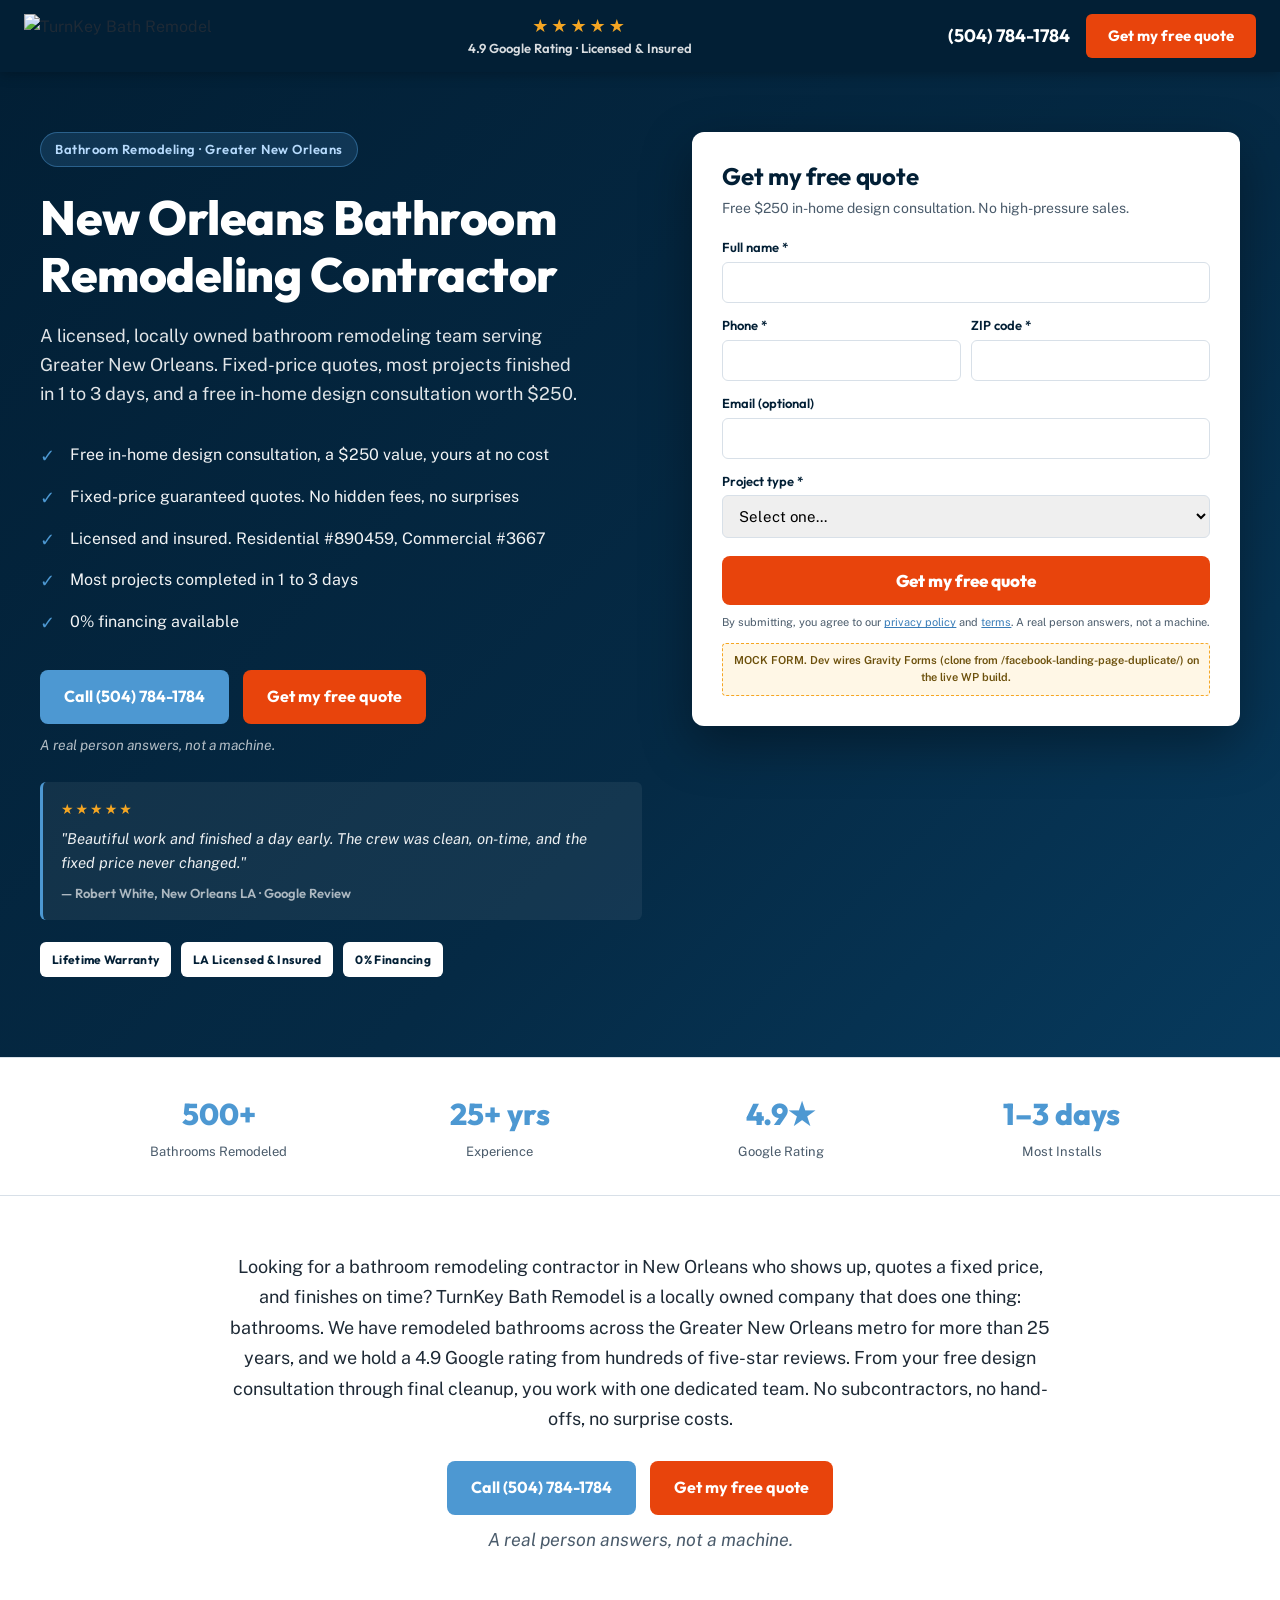
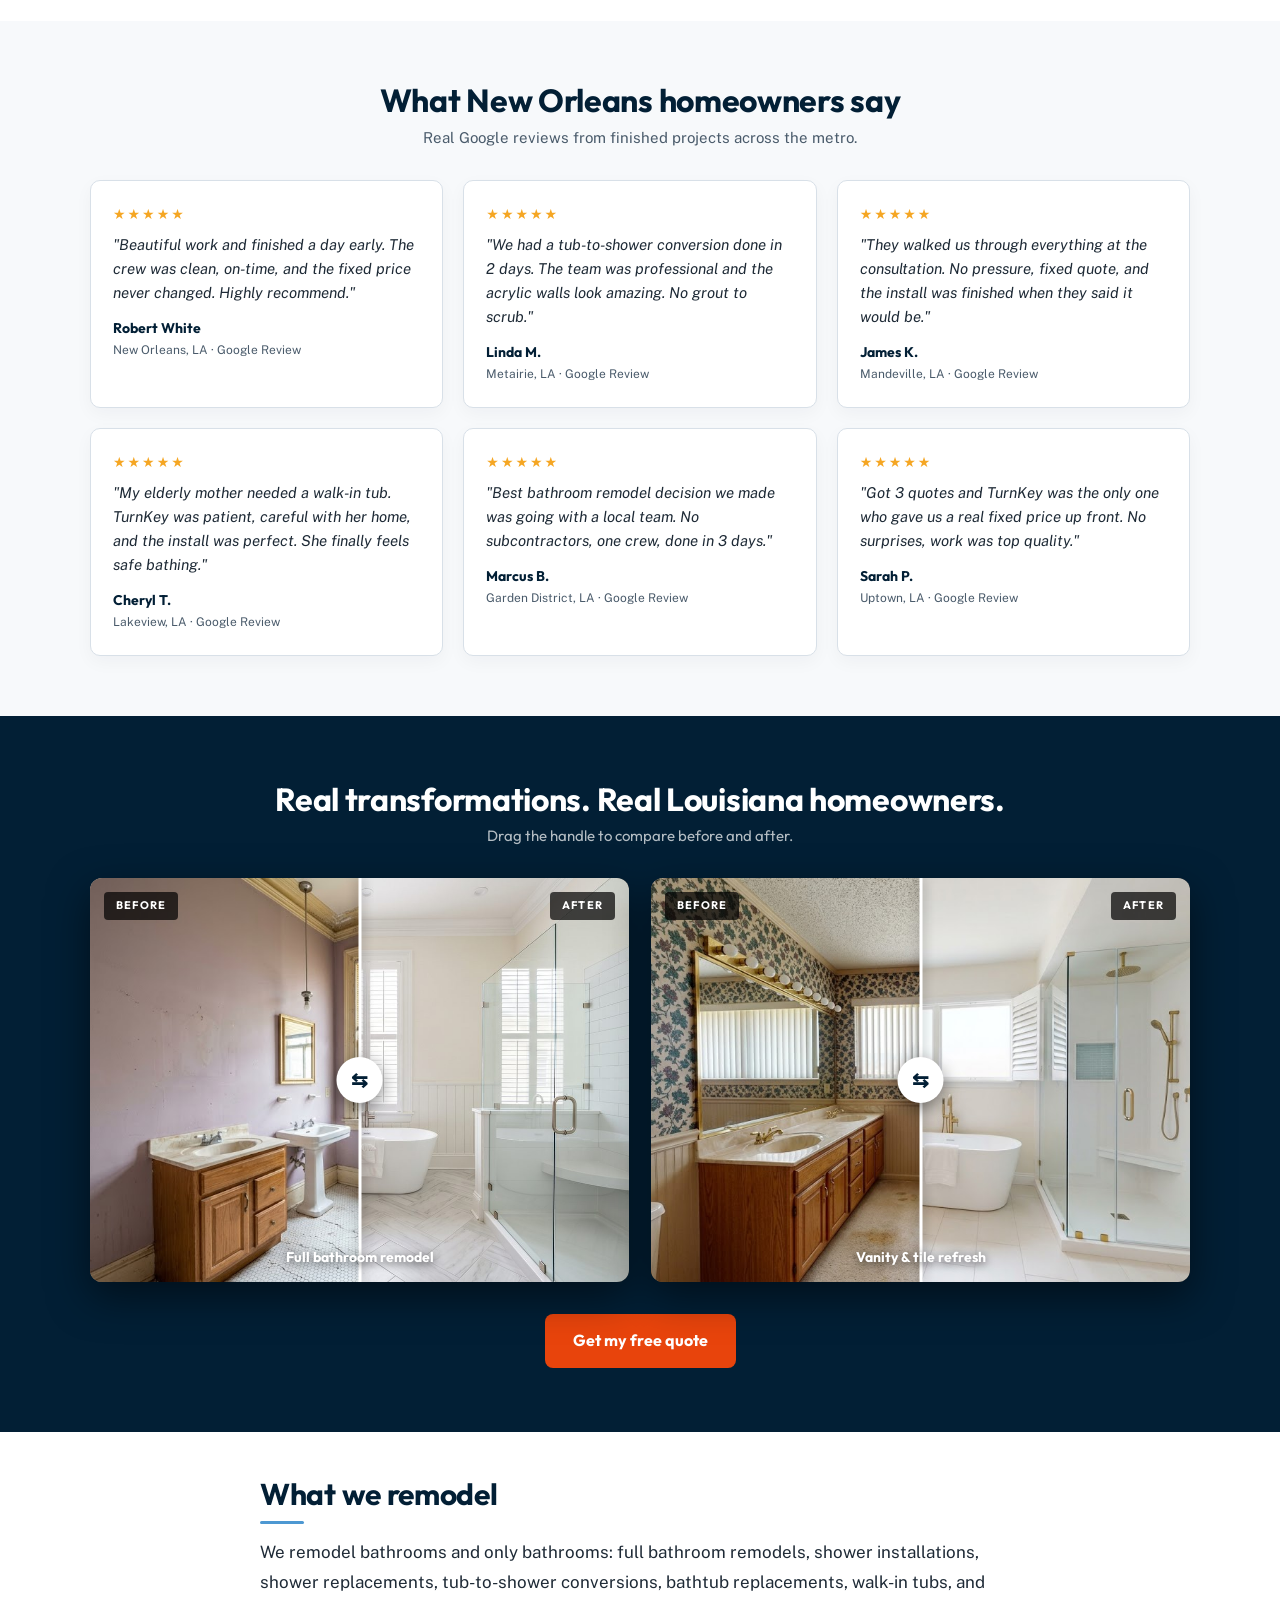
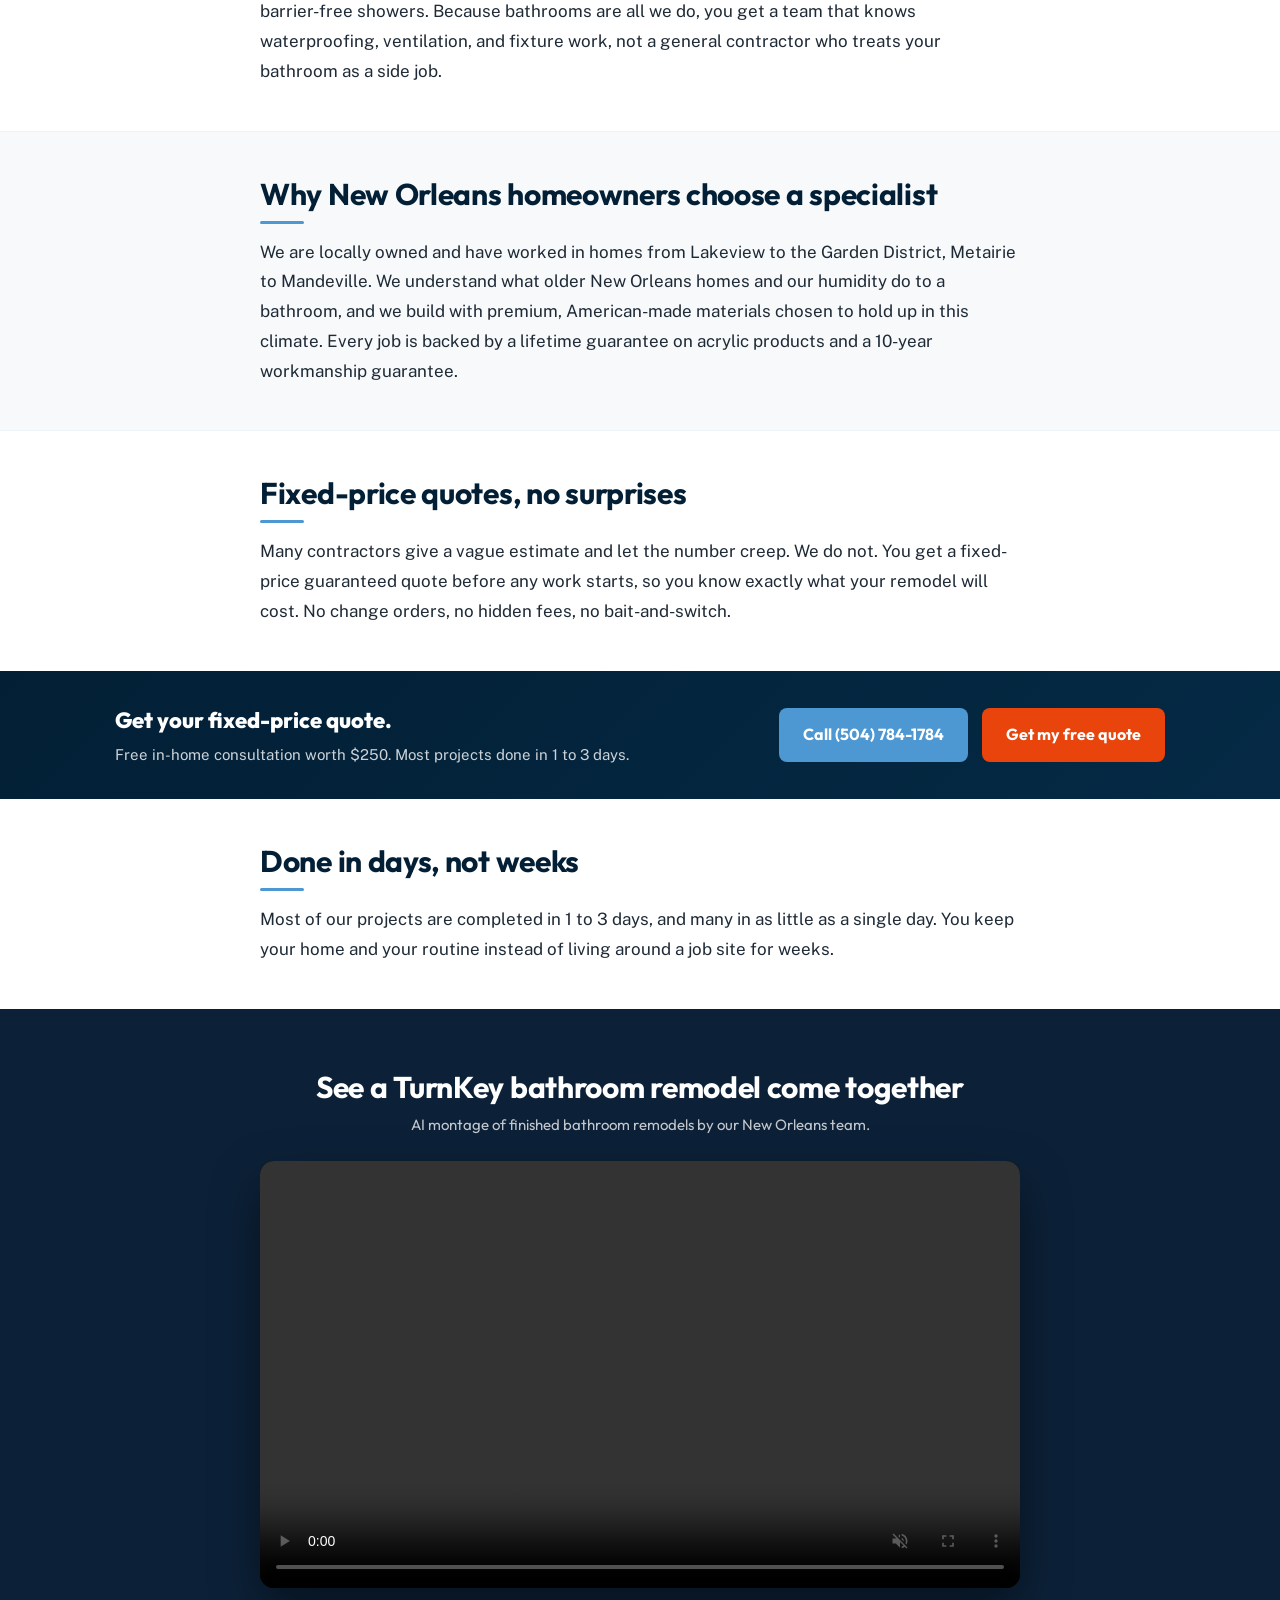
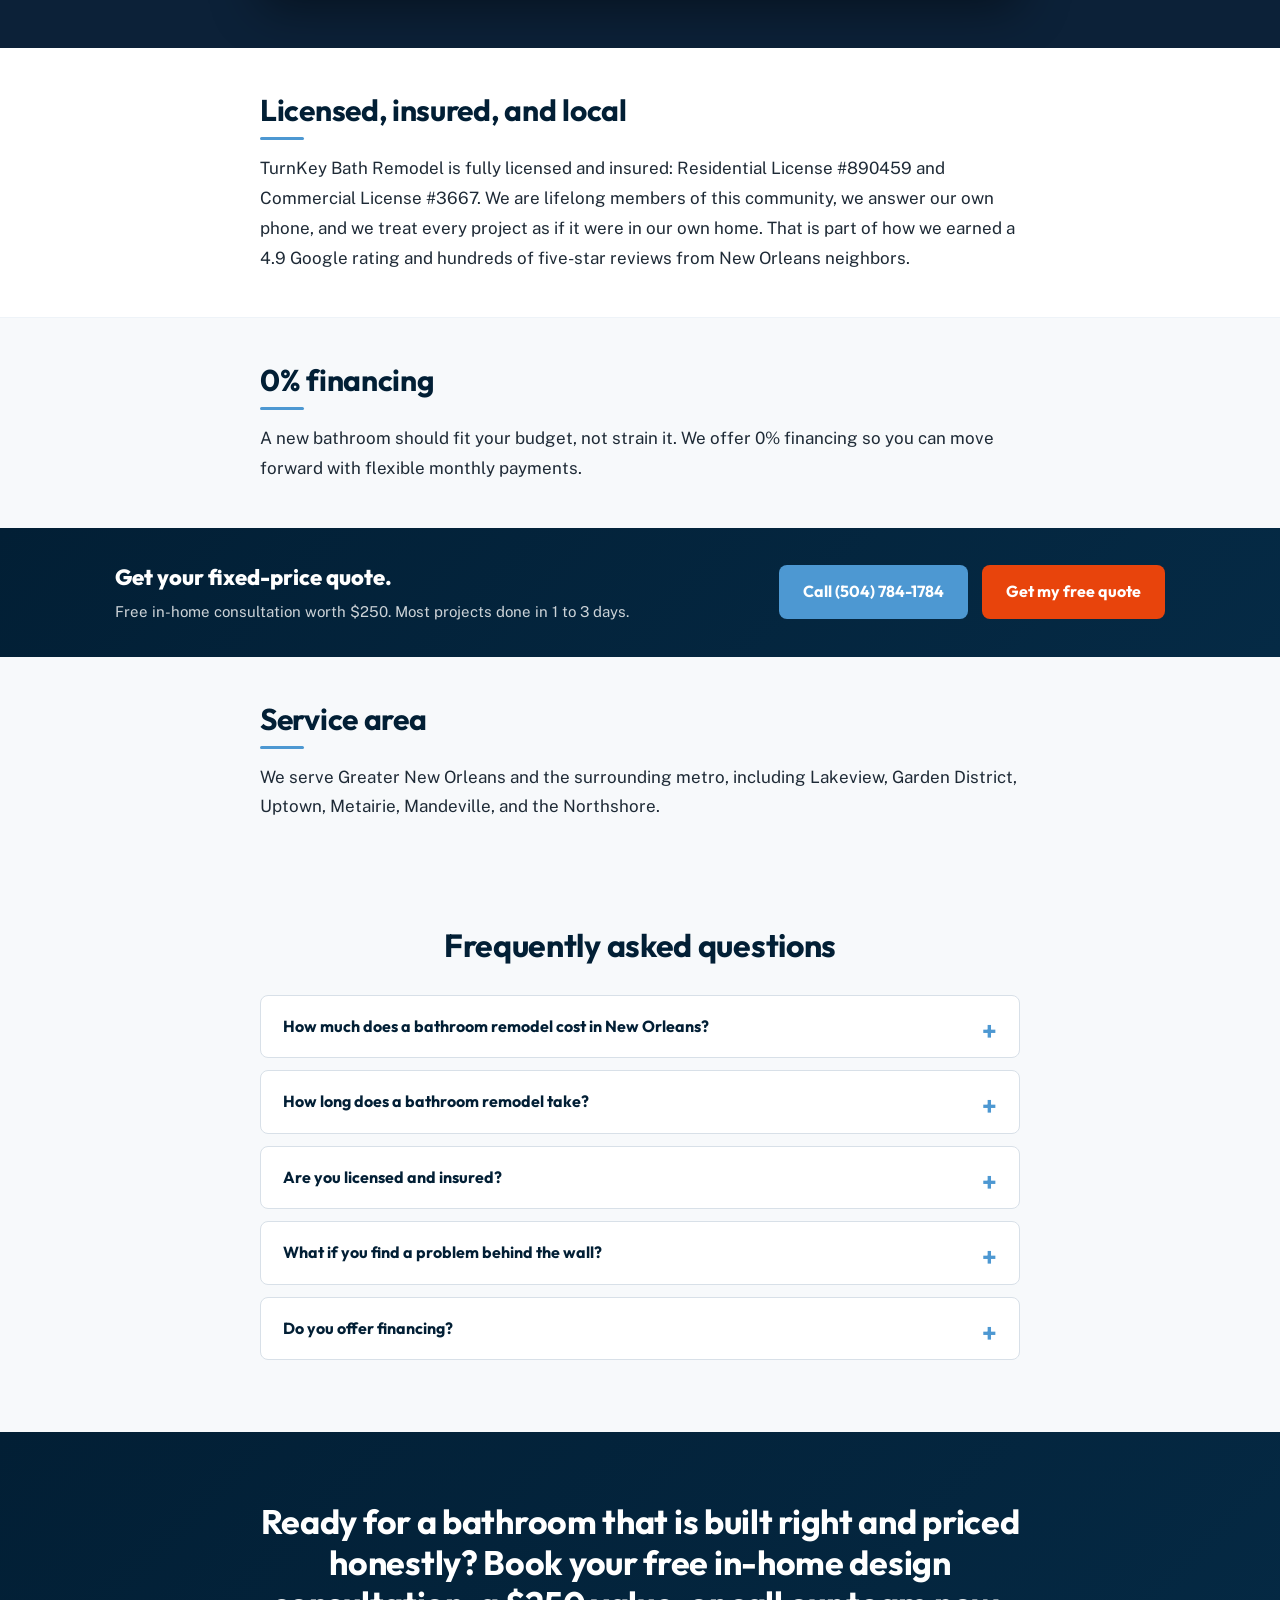
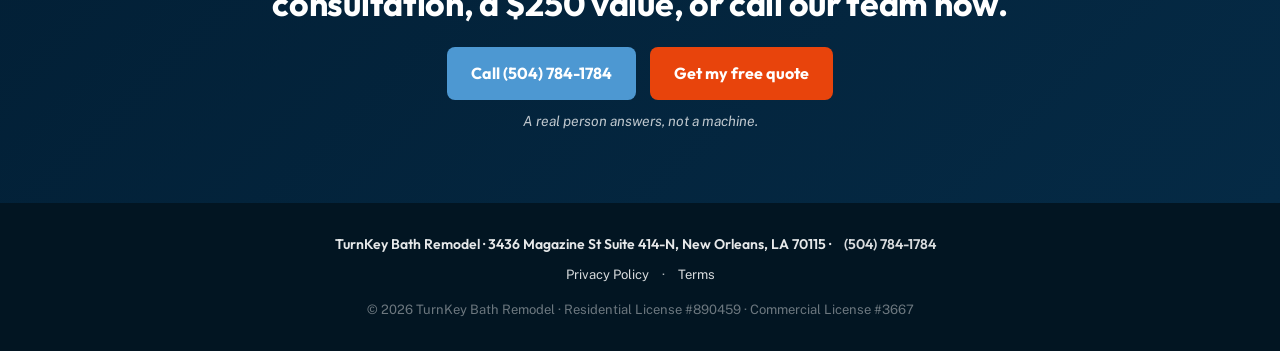
==== commit 3052c04e: "Phase A + C: single-col body, per-page section order, draggable B/A slider, compressed photos" ====
--- a/bathroom-remodeling-contractor.html
+++ b/bathroom-remodeling-contractor.html
@@ -15,11 +15,11 @@
   <img class="logo" src="https://www.turnkeybathremodel.com/wp-content/uploads/2023/12/logo.png" alt="TurnKey Bath Remodel">
   <div class="nav-trust">
     <div class="nav-stars">★★★★★</div>
-    <div class="nav-trust-text">4.9 Google Rating · Licensed & Insured</div>
+    <div class="nav-trust-text">4.9 Google Rating · Licensed &amp; Insured</div>
   </div>
   <div class="nav-right">
-    <a class="nav-phone" href="tel:+15047841784"><span class="phone-icon">📞</span>(504) 784-1784</a>
-    <a class="nav-cta-btn" href="#quote-form">Get My Free Quote</a>
+    <a class="nav-phone" href="tel:+15047841784">(504) 784-1784</a>
+    <a class="nav-cta-btn" href="#quote-form">Get my free quote</a>
   </div>
 </nav>
 
@@ -27,16 +27,16 @@
 <section class="hero">
   <div class="hero-inner">
     <div class="hero-left">
-      <div class="badge">Bathroom Remodeling — Greater New Orleans</div>
+      <div class="badge">Bathroom Remodeling · Greater New Orleans</div>
       <h1>New Orleans Bathroom Remodeling Contractor</h1>
       <img class="hero-mobile-img" src="images-finished-bath/IMG_3187.jpg" alt="Finished bathroom remodel by TurnKey Bath Remodel — New Orleans">
       <p class="subhead">A licensed, locally owned bathroom remodeling team serving Greater New Orleans. Fixed-price quotes, most projects finished in 1 to 3 days, and a free in-home design consultation worth $250.</p>
       <ul class="bullets"><li>Free in-home design consultation, a $250 value, yours at no cost</li><li>Fixed-price guaranteed quotes. No hidden fees, no surprises</li><li>Licensed and insured. Residential #890459, Commercial #3667</li><li>Most projects completed in 1 to 3 days</li><li>0% financing available</li></ul>
-      <div class="cta-row">
-        <a class="cta-call" href="tel:+15047841784">📞 Call (504) 784-1784</a>
-        <a class="cta-quote" href="#quote-form">Get My Free Quote</a>
-      </div>
-      <p class="cta-microcopy">A real person answers, not a machine.</p>
+      <div class="cta-row ">
+    <a class="cta-call" href="tel:+15047841784">Call (504) 784-1784</a>
+    <a class="cta-quote" href="#quote-form">Get my free quote</a>
+  </div>
+  <p class="cta-microcopy">A real person answers, not a machine.</p>
       <div class="pullquote">
         <div class="stars">★★★★★</div>
         <p>"Beautiful work and finished a day early. The crew was clean, on-time, and the fixed price never changed."</p>
@@ -44,7 +44,7 @@
       </div>
       <div class="cred-badges">
         <span class="cred-badge">Lifetime Warranty</span>
-        <span class="cred-badge">LA Licensed & Insured</span>
+        <span class="cred-badge">LA Licensed &amp; Insured</span>
         <span class="cred-badge">0% Financing</span>
       </div>
     </div>
@@ -71,90 +71,200 @@
       <option value="">Select one...</option>
       <option>Full bathroom remodel</option><option>Shower</option><option>Tub-to-shower conversion</option><option>Walk-in tub</option><option>Not sure yet</option>
     </select>
-    <button type="submit" class="submit-btn">Get My Free Quote</button>
-    <p class="consent">By submitting, you agree to our <a href="https://www.turnkeybathremodel.com/privacy-policy/" target="_blank">privacy policy</a> and <a href="https://www.turnkeybathremodel.com/terms-and-conditions/" target="_blank">terms</a>. We will contact you about your project. A real person answers, not a machine.</p>
-    <p class="mock-note">⚠ MOCK FORM — dev wires Gravity Forms (clone from /facebook-landing-page-duplicate/) on the live WP build.</p>
+    <button type="submit" class="submit-btn">Get my free quote</button>
+    <p class="consent">By submitting, you agree to our <a href="https://www.turnkeybathremodel.com/privacy-policy/" target="_blank">privacy policy</a> and <a href="https://www.turnkeybathremodel.com/terms-and-conditions/" target="_blank">terms</a>. A real person answers, not a machine.</p>
+    <p class="mock-note">MOCK FORM. Dev wires Gravity Forms (clone from /facebook-landing-page-duplicate/) on the live WP build.</p>
   </form>
 </aside>
   </div>
 </section>
 
-<!-- TRUST BAR -->
+<!-- TRUST BAR (4 stats per spec, count-up wiring stub) -->
 <div class="trust-bar">
   <div class="trust-bar-inner">
-    <div class="trust-item"><div class="num">4.9★</div><div class="label">Google Rating</div></div>
-    <div class="trust-item"><div class="num">500+</div><div class="label">Bathrooms Remodeled</div></div>
-    <div class="trust-item"><div class="num">25+</div><div class="label">Years Experience</div></div>
-    <div class="trust-item"><div class="num">1–3</div><div class="label">Day Installs</div></div>
-    <div class="trust-item"><div class="num">$250</div><div class="label">Free Consult Value</div></div>
+    <div class="trust-item"><div class="num" data-count="500" data-suffix="+">500+</div><div class="label">Bathrooms Remodeled</div></div>
+    <div class="trust-item"><div class="num" data-count="25" data-suffix="+ yrs">25+ yrs</div><div class="label">Experience</div></div>
+    <div class="trust-item"><div class="num" data-count="4.9" data-suffix="★">4.9★</div><div class="label">Google Rating</div></div>
+    <div class="trust-item"><div class="num" data-count="1" data-suffix="–3 days">1–3 days</div><div class="label">Most Installs</div></div>
   </div>
 </div>
 
-<!-- ABOVE FOLD BODY -->
-<section class="body">
-  <div class="section-inner">
+<!-- ABOVE FOLD BODY (paragraph + repeated CTA) -->
+<section class="above-fold-body">
+  <div class="above-fold-inner">
     <p>Looking for a bathroom remodeling contractor in New Orleans who shows up, quotes a fixed price, and finishes on time? TurnKey Bath Remodel is a locally owned company that does one thing: bathrooms. We have remodeled bathrooms across the Greater New Orleans metro for more than 25 years, and we hold a 4.9 Google rating from hundreds of five-star reviews. From your free design consultation through final cleanup, you work with one dedicated team. No subcontractors, no hand-offs, no surprise costs.</p>
-    <div class="service-grid"><div class="service-card"><h3>Full Bathroom Remodels</h3><p>Top-to-bottom remodel with one dedicated crew, fixed-price quote, most projects finished in 1 to 3 days.</p></div><div class="service-card"><h3>Showers & Tub-to-Shower</h3><p>Walk-in showers, shower replacements, and tub-to-shower conversions built for New Orleans humidity.</p></div><div class="service-card"><h3>Walk-In Tubs & Accessibility</h3><p>Low step-in, built-in seat, grab bars. Safer bathing for any age.</p></div></div>
-  </div>
-</section>
-
-<!-- BEFORE/AFTER -->
+    <div class="cta-row center">
+    <a class="cta-call" href="tel:+15047841784">Call (504) 784-1784</a>
+    <a class="cta-quote" href="#quote-form">Get my free quote</a>
+  </div>
+  <p class="cta-microcopy">A real person answers, not a machine.</p>
+  </div>
+</section>
+
+<!-- TESTIMONIALS (moved up per spec — directly after proof bar / above-fold) -->
+<section class="testimonials">
+  <div class="testimonials-inner">
+    <h2>What New Orleans homeowners say</h2>
+    <p class="test-sub">Real Google reviews from finished projects across the metro.</p>
+    <div class="test-grid"><div class="test-card"><div class="stars">★★★★★</div><p>"Beautiful work and finished a day early. The crew was clean, on-time, and the fixed price never changed. Highly recommend."</p><div class="author">Robert White</div><div class="source">New Orleans, LA · Google Review</div></div><div class="test-card"><div class="stars">★★★★★</div><p>"We had a tub-to-shower conversion done in 2 days. The team was professional and the acrylic walls look amazing. No grout to scrub."</p><div class="author">Linda M.</div><div class="source">Metairie, LA · Google Review</div></div><div class="test-card"><div class="stars">★★★★★</div><p>"They walked us through everything at the consultation. No pressure, fixed quote, and the install was finished when they said it would be."</p><div class="author">James K.</div><div class="source">Mandeville, LA · Google Review</div></div><div class="test-card"><div class="stars">★★★★★</div><p>"My elderly mother needed a walk-in tub. TurnKey was patient, careful with her home, and the install was perfect. She finally feels safe bathing."</p><div class="author">Cheryl T.</div><div class="source">Lakeview, LA · Google Review</div></div><div class="test-card"><div class="stars">★★★★★</div><p>"Best bathroom remodel decision we made was going with a local team. No subcontractors, one crew, done in 3 days."</p><div class="author">Marcus B.</div><div class="source">Garden District, LA · Google Review</div></div><div class="test-card"><div class="stars">★★★★★</div><p>"Got 3 quotes and TurnKey was the only one who gave us a real fixed price up front. No surprises, work was top quality."</p><div class="author">Sarah P.</div><div class="source">Uptown, LA · Google Review</div></div></div>
+  </div>
+</section>
+
+<!-- BEFORE/AFTER SPLIT-SLIDER -->
 <section class="ba-section">
-  <h2>Real Transformations. Real Louisiana Homeowners.</h2>
-  <div class="ba-grid"><div class="ba-card"><img src="IMG_5425.jpeg" alt="Walk-in shower install — Lakeview"><div class="ba-label">Walk-in shower install — Lakeview</div></div><div class="ba-card"><img src="IMG_5434.jpeg" alt="Tub-to-shower conversion — Metairie"><div class="ba-label">Tub-to-shower conversion — Metairie</div></div><div class="ba-card"><img src="IMG_5450.jpeg" alt="Full bathroom remodel — Uptown"><div class="ba-label">Full bathroom remodel — Uptown</div></div></div>
-</section>
-
-<!-- BODY SECTIONS -->
-<section class="body"><div class="section-inner section-2col"><div class="section-text"><h2>What we remodel</h2><p>We remodel bathrooms and only bathrooms: full bathroom remodels, shower installations, shower replacements, tub-to-shower conversions, bathtub replacements, walk-in tubs, and barrier-free showers. Because bathrooms are all we do, you get a team that knows waterproofing, ventilation, and fixture work, not a general contractor who treats your bathroom as a side job.</p><a href="#quote-form" class="section-cta">Get your free quote <span>→</span></a></div><div class="section-img"><img src="images-finished-bath/IMG_3187.jpg" alt="What we remodel — TurnKey Bath Remodel"></div></div></section><section class="body alt"><div class="section-inner section-2col img-left"><div class="section-text"><h2>Why New Orleans homeowners choose a specialist</h2><p>We are locally owned and have worked in homes from Lakeview to the Garden District, Metairie to Mandeville. We understand what older New Orleans homes and our humidity do to a bathroom, and we build with premium, American-made materials chosen to hold up in this climate. Every job is backed by a lifetime guarantee on acrylic products and a 10-year workmanship guarantee.</p><a href="#quote-form" class="section-cta">Get your free quote <span>→</span></a></div><div class="section-img"><img src="images-finished-bath/IMG_3186.jpg" alt="Why New Orleans homeowners choose a specialist — TurnKey Bath Remodel"></div></div></section><section class="body"><div class="section-inner section-2col"><div class="section-text"><h2>Fixed-price quotes, no surprises</h2><p>Many contractors give a vague estimate and let the number creep. We do not. You get a fixed-price guaranteed quote before any work starts, so you know exactly what your remodel will cost. No change orders, no hidden fees, no bait-and-switch.</p><a href="#quote-form" class="section-cta">Get your free quote <span>→</span></a></div><div class="section-img"><img src="images-finished-bath/PHOTO-2023-11-14-12-50-50_b.jpg" alt="Fixed-price quotes, no surprises — TurnKey Bath Remodel"></div></div></section><section class="body alt"><div class="section-inner section-2col img-left"><div class="section-text"><h2>Done in days, not weeks</h2><p>Most of our projects are completed in 1 to 3 days, and many in as little as a single day. You keep your home and your routine instead of living around a job site for weeks.</p><a href="#quote-form" class="section-cta">Get your free quote <span>→</span></a></div><div class="section-img"><img src="images-finished-bath/PHOTO-2023-11-14-12-51-01_e.jpg" alt="Done in days, not weeks — TurnKey Bath Remodel"></div></div></section><section class="body"><div class="section-inner section-2col"><div class="section-text"><h2>Licensed, insured, and local</h2><p>TurnKey Bath Remodel is fully licensed and insured: Residential License #890459 and Commercial License #3667. We are lifelong members of this community, we answer our own phone, and we treat every project as if it were in our own home. That is part of how we earned a 4.9 Google rating and hundreds of five-star reviews from New Orleans neighbors.</p><a href="#quote-form" class="section-cta">Get your free quote <span>→</span></a></div><div class="section-img"><img src="images-finished-bath/PHOTO-2023-11-14-12-51-01_c.jpg" alt="Licensed, insured, and local — TurnKey Bath Remodel"></div></div></section><section class="body alt"><div class="section-inner section-2col img-left"><div class="section-text"><h2>0% financing</h2><p>A new bathroom should fit your budget, not strain it. We offer 0% financing so you can move forward with flexible monthly payments.</p><a href="#quote-form" class="section-cta">Get your free quote <span>→</span></a></div><div class="section-img"><img src="images-finished-bath/PHOTO-2023-11-14-12-50-50_a.jpg" alt="0% financing — TurnKey Bath Remodel"></div></div></section><section class="body"><div class="section-inner section-2col"><div class="section-text"><h2>Service area</h2><p>We serve Greater New Orleans and the surrounding metro, including Lakeview, Garden District, Uptown, Metairie, Mandeville, and the Northshore.</p><a href="#quote-form" class="section-cta">Get your free quote <span>→</span></a></div><div class="section-img"><img src="images-finished-bath/PHOTO-2023-11-14-12-50-49_a.jpg" alt="Service area — TurnKey Bath Remodel"></div></div></section>
-
-<!-- VIDEO GALLERY — all 3 videos -->
-<section class="video-block">
-  <h2>See the work for yourself</h2>
-  <p class="video-sub">See the work for yourself</p>
-  <div class="video-grid">
-    <video src="page1-video.mp4" muted loop playsinline controls poster=""></video>
-    <video src="page2-video.mp4" muted loop playsinline controls poster=""></video>
-    <video src="page3-video.mp4" muted loop playsinline controls poster=""></video>
-  </div>
-</section>
-
-<!-- TESTIMONIALS -->
-<section class="testimonials">
-  <h2>What customers say</h2>
-  <div class="test-grid"><div class="test-card"><div class="stars">★★★★★</div><p>"Beautiful work and finished a day early. The crew was clean, on-time, and the fixed price never changed. Highly recommend."</p><div class="author">Robert White</div><div class="source">New Orleans, LA — Google Review</div></div><div class="test-card"><div class="stars">★★★★★</div><p>"We had a tub-to-shower conversion done in 2 days. The team was professional and the acrylic walls look amazing. No grout to scrub."</p><div class="author">Linda M.</div><div class="source">Metairie, LA — Google Review</div></div><div class="test-card"><div class="stars">★★★★★</div><p>"They walked us through everything at the consultation. No pressure, fixed quote, and the install was finished when they said it would be."</p><div class="author">James K.</div><div class="source">Mandeville, LA — Google Review</div></div><div class="test-card"><div class="stars">★★★★★</div><p>"My elderly mother needed a walk-in tub. TurnKey was patient, careful with her home, and the install was perfect. She finally feels safe bathing."</p><div class="author">Cheryl T.</div><div class="source">Lakeview, LA — Google Review</div></div><div class="test-card"><div class="stars">★★★★★</div><p>"Best bathroom remodel decision we made was going with a local team. No subcontractors, one crew, done in 3 days."</p><div class="author">Marcus B.</div><div class="source">Garden District, LA — Google Review</div></div><div class="test-card"><div class="stars">★★★★★</div><p>"Got 3 quotes and TurnKey was the only one who gave us a real fixed price up front. No surprises, work was top quality."</p><div class="author">Sarah P.</div><div class="source">Uptown, LA — Google Review</div></div></div>
-</section>
+  <div class="ba-inner">
+    <h2>Real transformations. Real Louisiana homeowners.</h2>
+    <p class="ba-sub">Drag the handle to compare before and after.</p>
+    <div class="ba-grid"><div class="ba-slider" data-ba-slider style="--pos: 50%;">
+    <img class="ba-img ba-after-img" src="images-ba/p1-ba1-after.jpg" alt="Full bathroom remodel — after" draggable="false">
+    <img class="ba-img ba-before-img" src="images-ba/p1-ba1-before.jpg" alt="Full bathroom remodel — before" draggable="false">
+    <div class="ba-tag ba-tag-before">Before</div>
+    <div class="ba-tag ba-tag-after">After</div>
+    <div class="ba-handle" aria-hidden="true"></div>
+    <div class="ba-label">Full bathroom remodel</div>
+  </div><div class="ba-slider" data-ba-slider style="--pos: 50%;">
+    <img class="ba-img ba-after-img" src="images-ba/p1-ba2-after.jpg" alt="Vanity & tile refresh — after" draggable="false">
+    <img class="ba-img ba-before-img" src="images-ba/p1-ba2-before.jpg" alt="Vanity & tile refresh — before" draggable="false">
+    <div class="ba-tag ba-tag-before">Before</div>
+    <div class="ba-tag ba-tag-after">After</div>
+    <div class="ba-handle" aria-hidden="true"></div>
+    <div class="ba-label">Vanity & tile refresh</div>
+  </div></div>
+    <div class="ba-cta">
+      <a class="cta-quote" href="#quote-form">Get my free quote</a>
+    </div>
+  </div>
+</section>
+
+<!-- BODY SECTIONS (single-column, periodic CTA strips, video mid-page) -->
+<section class="body-section"><div class="body-inner"><h2>What we remodel</h2><p>We remodel bathrooms and only bathrooms: full bathroom remodels, shower installations, shower replacements, tub-to-shower conversions, bathtub replacements, walk-in tubs, and barrier-free showers. Because bathrooms are all we do, you get a team that knows waterproofing, ventilation, and fixture work, not a general contractor who treats your bathroom as a side job.</p></div></section><section class="body-section"><div class="body-inner"><h2>Why New Orleans homeowners choose a specialist</h2><p>We are locally owned and have worked in homes from Lakeview to the Garden District, Metairie to Mandeville. We understand what older New Orleans homes and our humidity do to a bathroom, and we build with premium, American-made materials chosen to hold up in this climate. Every job is backed by a lifetime guarantee on acrylic products and a 10-year workmanship guarantee.</p></div></section><section class="body-section"><div class="body-inner"><h2>Fixed-price quotes, no surprises</h2><p>Many contractors give a vague estimate and let the number creep. We do not. You get a fixed-price guaranteed quote before any work starts, so you know exactly what your remodel will cost. No change orders, no hidden fees, no bait-and-switch.</p></div></section><section class="cta-strip">
+  <div class="cta-strip-inner">
+    <div class="cta-strip-text">
+      <strong>Get your fixed-price quote.</strong>
+      <span>Free in-home consultation worth $250. Most projects done in 1 to 3 days.</span>
+    </div>
+    <div class="cta-row">
+      <a class="cta-call" href="tel:+15047841784">Call (504) 784-1784</a>
+      <a class="cta-quote" href="#quote-form">Get my free quote</a>
+    </div>
+  </div>
+</section><section class="body-section"><div class="body-inner"><h2>Done in days, not weeks</h2><p>Most of our projects are completed in 1 to 3 days, and many in as little as a single day. You keep your home and your routine instead of living around a job site for weeks.</p></div></section><section class="video-block">
+  <div class="video-inner">
+    <h2>See a TurnKey bathroom remodel come together</h2>
+    <p class="video-sub">AI montage of finished bathroom remodels by our New Orleans team.</p>
+    <div class="video-wrap">
+      <video src="page1-video.mp4" muted loop playsinline controls></video>
+    </div>
+  </div>
+</section><section class="body-section"><div class="body-inner"><h2>Licensed, insured, and local</h2><p>TurnKey Bath Remodel is fully licensed and insured: Residential License #890459 and Commercial License #3667. We are lifelong members of this community, we answer our own phone, and we treat every project as if it were in our own home. That is part of how we earned a 4.9 Google rating and hundreds of five-star reviews from New Orleans neighbors.</p></div></section><section class="body-section"><div class="body-inner"><h2>0% financing</h2><p>A new bathroom should fit your budget, not strain it. We offer 0% financing so you can move forward with flexible monthly payments.</p></div></section><section class="cta-strip">
+  <div class="cta-strip-inner">
+    <div class="cta-strip-text">
+      <strong>Get your fixed-price quote.</strong>
+      <span>Free in-home consultation worth $250. Most projects done in 1 to 3 days.</span>
+    </div>
+    <div class="cta-row">
+      <a class="cta-call" href="tel:+15047841784">Call (504) 784-1784</a>
+      <a class="cta-quote" href="#quote-form">Get my free quote</a>
+    </div>
+  </div>
+</section><section class="body-section"><div class="body-inner"><h2>Service area</h2><p>We serve Greater New Orleans and the surrounding metro, including Lakeview, Garden District, Uptown, Metairie, Mandeville, and the Northshore.</p></div></section>
 
 <!-- FAQ -->
 <section class="faq-block">
-  <h2>Frequently asked questions</h2>
-  <div class="faq-list"><details class="faq-item"><summary>How much does a bathroom remodel cost in New Orleans?</summary><div class="faq-answer">It depends on the size of the room, the materials you choose, and what your home needs behind the walls. Rather than guess, we give you a fixed-price guaranteed quote at your free consultation, and we offer 0% financing.</div></details><details class="faq-item"><summary>How long does a bathroom remodel take?</summary><div class="faq-answer">Most of our projects are finished in 1 to 3 days, with many done in a single day.</div></details><details class="faq-item"><summary>Are you licensed and insured?</summary><div class="faq-answer">Yes. We are fully licensed and insured: Residential License #890459 and Commercial License #3667.</div></details><details class="faq-item"><summary>What if you find a problem behind the wall?</summary><div class="faq-answer">We give you a fixed-price guaranteed quote up front and stand behind it. You will not be hit with surprise change orders.</div></details><details class="faq-item"><summary>Do you offer financing?</summary><div class="faq-answer">Yes, 0% financing is available.</div></details></div>
+  <div class="faq-inner">
+    <h2>Frequently asked questions</h2>
+    <div class="faq-list"><details class="faq-item"><summary>How much does a bathroom remodel cost in New Orleans?</summary><div class="faq-answer">It depends on the size of the room, the materials you choose, and what your home needs behind the walls. Rather than guess, we give you a fixed-price guaranteed quote at your free consultation, and we offer 0% financing.</div></details><details class="faq-item"><summary>How long does a bathroom remodel take?</summary><div class="faq-answer">Most of our projects are finished in 1 to 3 days, with many done in a single day.</div></details><details class="faq-item"><summary>Are you licensed and insured?</summary><div class="faq-answer">Yes. We are fully licensed and insured: Residential License #890459 and Commercial License #3667.</div></details><details class="faq-item"><summary>What if you find a problem behind the wall?</summary><div class="faq-answer">We give you a fixed-price guaranteed quote up front and stand behind it. You will not be hit with surprise change orders.</div></details><details class="faq-item"><summary>Do you offer financing?</summary><div class="faq-answer">Yes, 0% financing is available.</div></details></div>
+  </div>
 </section>
 
 <!-- CLOSING CTA -->
 <section class="closing-cta">
-  <h2>Ready for a bathroom that is built right and priced honestly? Book your free in-home design consultation, a $250 value, or call our team now.</h2>
-  <div class="cta-row">
-    <a class="cta-call" href="tel:+15047841784">📞 Call (504) 784-1784</a>
-    <a class="cta-quote" href="#quote-form">Get My Free Quote</a>
+  <div class="closing-inner">
+    <h2>Ready for a bathroom that is built right and priced honestly? Book your free in-home design consultation, a $250 value, or call our team now.</h2>
+    <div class="cta-row center">
+    <a class="cta-call" href="tel:+15047841784">Call (504) 784-1784</a>
+    <a class="cta-quote" href="#quote-form">Get my free quote</a>
   </div>
   <p class="cta-microcopy">A real person answers, not a machine.</p>
+  </div>
 </section>
 
 <!-- FOOTER -->
 <footer class="footer">
-  <div class="nap">TurnKey Bath Remodel · 3436 Magazine St Suite 414-N, New Orleans, LA 70115 · (504) 784-1784</div>
+  <div class="nap">TurnKey Bath Remodel · 3436 Magazine St Suite 414-N, New Orleans, LA 70115 · <a href="tel:+15047841784">(504) 784-1784</a></div>
   <div>
     <a href="https://www.turnkeybathremodel.com/privacy-policy/">Privacy Policy</a> ·
     <a href="https://www.turnkeybathremodel.com/terms-and-conditions/">Terms</a>
   </div>
-  <p style="margin-top:14px; opacity:.6;">© 2026 TurnKey Bath Remodel · Residential License #890459 · Commercial License #3667</p>
+  <p class="footer-meta">© 2026 TurnKey Bath Remodel · Residential License #890459 · Commercial License #3667</p>
 </footer>
 
 <!-- MOBILE STICKY BAR -->
 <div class="mobile-bar">
-  <a class="call" href="tel:+15047841784">📞 Call Now</a>
-  <a class="quote" href="#quote-form">Get Quote</a>
+  <a class="call" href="tel:+15047841784">Call Now</a>
+  <a class="quote" href="#quote-form">Get my free quote</a>
 </div>
+
+<script>
+// Before/After split-slider — pointerdown drag + click-to-jump
+(function() {
+  const sliders = document.querySelectorAll('[data-ba-slider]');
+  sliders.forEach(slider => {
+    const setPos = (clientX) => {
+      const rect = slider.getBoundingClientRect();
+      let pct = ((clientX - rect.left) / rect.width) * 100;
+      if (pct < 0) pct = 0;
+      if (pct > 100) pct = 100;
+      slider.style.setProperty('--pos', pct + '%');
+    };
+    let active = false;
+    slider.addEventListener('pointerdown', (e) => {
+      active = true;
+      try { slider.setPointerCapture(e.pointerId); } catch (_) {}
+      setPos(e.clientX);
+      e.preventDefault();
+    });
+    slider.addEventListener('pointermove', (e) => {
+      if (!active) return;
+      setPos(e.clientX);
+    });
+    const release = (e) => {
+      active = false;
+      try { slider.releasePointerCapture(e.pointerId); } catch (_) {}
+    };
+    slider.addEventListener('pointerup', release);
+    slider.addEventListener('pointercancel', release);
+    slider.addEventListener('pointerleave', (e) => { if (active) release(e); });
+  });
+})();
+
+// Proof-bar count-up on scroll-in
+(function() {
+  const nums = document.querySelectorAll('.trust-item .num[data-count]');
+  if (!('IntersectionObserver' in window)) return;
+  const io = new IntersectionObserver((entries) => {
+    entries.forEach(entry => {
+      if (!entry.isIntersecting) return;
+      const el = entry.target;
+      const target = parseFloat(el.dataset.count);
+      const suffix = el.dataset.suffix || '';
+      const isFloat = target % 1 !== 0;
+      const duration = 1200;
+      const start = performance.now();
+      const step = (now) => {
+        const t = Math.min(1, (now - start) / duration);
+        const eased = 1 - Math.pow(1 - t, 3);
+        const val = target * eased;
+        el.textContent = (isFloat ? val.toFixed(1) : Math.round(val)) + suffix;
+        if (t < 1) requestAnimationFrame(step);
+      };
+      requestAnimationFrame(step);
+      io.unobserve(el);
+    });
+  }, { threshold: 0.4 });
+  nums.forEach(n => io.observe(n));
+})();
+</script>
 
 </body>
 </html>
--- a/styles.css
+++ b/styles.css
@@ -1,44 +1,113 @@
 /* TurnKey Bath Remodel — 3 PPC Landing Pages (visual mock) */
 :root {
   --navy: #021f35;
+  --navy-2: #052a45;
+  --navy-3: #073a5d;
   --blue: #4d98d2;
   --blue-dark: #3a7db8;
   --white: #ffffff;
   --gray: #f7f9fb;
+  --gray-2: #eef3f8;
   --star: #f5a623;
   --cta-red: #e8440c;
+  --text: #1e2a36;
   --text-muted: #4a5b6b;
   --border: #d8e0e8;
 }
 *, *::before, *::after { box-sizing: border-box; margin: 0; padding: 0; }
 html { scroll-behavior: smooth; }
-body { font-family: 'Public Sans', system-ui, sans-serif; color: var(--navy); background: var(--white); line-height: 1.55; counter-reset: section-num; }
-h1, h2, h3 { font-family: 'Outfit', system-ui, sans-serif; line-height: 1.2; }
+body {
+  font-family: 'Public Sans', system-ui, sans-serif;
+  color: var(--text);
+  background: var(--white);
+  line-height: 1.6;
+}
+h1, h2, h3 { font-family: 'Outfit', system-ui, sans-serif; line-height: 1.2; letter-spacing: -.3px; }
+img { max-width: 100%; height: auto; }
 
 /* ===== NAV ===== */
-.nav-bar { background: var(--navy); padding: 14px 24px; display: flex; align-items: center; justify-content: space-between; position: sticky; top: 0; z-index: 100; box-shadow: 0 2px 12px rgba(0,0,0,.25); }
+.nav-bar {
+  background: var(--navy);
+  padding: 14px 24px;
+  display: flex;
+  align-items: center;
+  justify-content: space-between;
+  position: sticky;
+  top: 0;
+  z-index: 100;
+  box-shadow: 0 2px 12px rgba(0,0,0,.25);
+}
 .nav-bar img.logo { height: 44px; }
 .nav-trust { display: flex; flex-direction: column; align-items: center; gap: 4px; line-height: 1.2; }
 .nav-stars { color: var(--star); font-size: 18px; letter-spacing: 3px; }
 .nav-trust-text { font-size: 13px; color: rgba(255,255,255,.85); font-family: 'Outfit', sans-serif; font-weight: 600; white-space: nowrap; }
 .nav-right { display: flex; align-items: center; gap: 16px; }
-.nav-phone { display: flex; align-items: center; gap: 10px; color: var(--white); font-family: 'Outfit', sans-serif; font-size: 18px; font-weight: 700; text-decoration: none; }
-.nav-phone .phone-icon { background: var(--blue); border-radius: 50%; width: 32px; height: 32px; display: flex; align-items: center; justify-content: center; font-size: 14px; }
-.nav-cta-btn { background: var(--cta-red); color: var(--white); font-family: 'Outfit', sans-serif; font-weight: 700; font-size: 15px; padding: 10px 22px; border-radius: 6px; text-decoration: none; white-space: nowrap; cursor: pointer; border: none; }
+.nav-phone { color: var(--white); font-family: 'Outfit', sans-serif; font-size: 18px; font-weight: 700; text-decoration: none; }
+.nav-cta-btn {
+  background: var(--cta-red);
+  color: var(--white);
+  font-family: 'Outfit', sans-serif;
+  font-weight: 700;
+  font-size: 15px;
+  padding: 10px 22px;
+  border-radius: 6px;
+  text-decoration: none;
+  white-space: nowrap;
+}
 .nav-cta-btn:hover { filter: brightness(1.1); }
-@media (max-width: 768px) { .nav-trust { display: none; } }
+@media (max-width: 900px) { .nav-trust { display: none; } .nav-phone { display: none; } }
 
 /* ===== HERO ===== */
-.hero { background: linear-gradient(135deg, var(--navy) 0%, #052a45 60%, #073a5d 100%); color: var(--white); padding: 60px 24px 80px; position: relative; }
-.hero-inner { max-width: 1200px; margin: 0 auto; display: grid; grid-template-columns: 1.1fr 1fr; gap: 50px; align-items: start; }
-.hero-left .badge { display: inline-block; background: rgba(77,152,210,.18); border: 1px solid rgba(77,152,210,.45); color: #b6dafc; font-weight: 600; font-size: 13px; padding: 6px 14px; border-radius: 30px; margin-bottom: 22px; letter-spacing: .5px; font-family: 'Outfit', sans-serif; }
-.hero h1 { font-size: clamp(32px, 4.5vw, 48px); font-weight: 800; margin-bottom: 18px; letter-spacing: -.5px; }
-.hero .subhead { font-size: 18px; color: rgba(255,255,255,.88); margin-bottom: 26px; max-width: 540px; }
+.hero {
+  background: linear-gradient(135deg, var(--navy) 0%, var(--navy-2) 60%, var(--navy-3) 100%);
+  color: var(--white);
+  padding: 60px 24px 80px;
+}
+.hero-inner {
+  max-width: 1200px;
+  margin: 0 auto;
+  display: grid;
+  grid-template-columns: 1.1fr 1fr;
+  gap: 50px;
+  align-items: start;
+}
+.hero-left .badge {
+  display: inline-block;
+  background: rgba(77,152,210,.18);
+  border: 1px solid rgba(77,152,210,.45);
+  color: #b6dafc;
+  font-weight: 600;
+  font-size: 13px;
+  padding: 6px 14px;
+  border-radius: 30px;
+  margin-bottom: 22px;
+  letter-spacing: .5px;
+  font-family: 'Outfit', sans-serif;
+}
+.hero h1 {
+  font-size: clamp(32px, 4.5vw, 48px);
+  font-weight: 800;
+  margin-bottom: 18px;
+  letter-spacing: -.5px;
+}
+.hero .subhead {
+  font-size: 18px;
+  color: rgba(255,255,255,.88);
+  margin-bottom: 26px;
+  max-width: 540px;
+}
 .hero ul.bullets { list-style: none; margin: 0 0 28px; padding: 0; }
 .hero ul.bullets li { padding: 8px 0 8px 30px; position: relative; font-size: 16px; color: rgba(255,255,255,.95); }
-.hero ul.bullets li::before { content: '✓'; position: absolute; left: 0; top: 8px; color: var(--blue); font-weight: 800; font-size: 18px; }
-
-/* Hero image — mobile only, sits under H1 (Dimi's "picture under H1" SRT ask) */
+.hero ul.bullets li::before {
+  content: '✓';
+  position: absolute;
+  left: 0;
+  top: 8px;
+  color: var(--blue);
+  font-weight: 800;
+  font-size: 18px;
+}
+
 .hero-mobile-img { display: none; }
 @media (max-width: 900px) {
   .hero-mobile-img {
@@ -53,265 +122,519 @@
   }
 }
 
-.cta-row { display: flex; gap: 14px; flex-wrap: wrap; margin-bottom: 12px; }
-.cta-row a, .cta-row button { display: inline-flex; align-items: center; justify-content: center; gap: 10px; font-family: 'Outfit', sans-serif; font-weight: 700; font-size: 16px; padding: 14px 24px; border-radius: 8px; text-decoration: none; border: none; cursor: pointer; }
+/* CTA row — shared across hero, above-fold, CTA strips, closing */
+.cta-row {
+  display: flex;
+  gap: 14px;
+  flex-wrap: wrap;
+  margin-bottom: 10px;
+}
+.cta-row.center { justify-content: center; }
+.cta-row a {
+  display: inline-flex;
+  align-items: center;
+  justify-content: center;
+  font-family: 'Outfit', sans-serif;
+  font-weight: 700;
+  font-size: 16px;
+  padding: 14px 24px;
+  border-radius: 8px;
+  text-decoration: none;
+  border: none;
+  cursor: pointer;
+  transition: filter .15s, background .15s;
+}
 .cta-call { background: var(--blue); color: var(--white); }
 .cta-call:hover { background: var(--blue-dark); }
 .cta-quote { background: var(--cta-red); color: var(--white); }
 .cta-quote:hover { filter: brightness(1.1); }
 .cta-microcopy { font-size: 14px; color: rgba(255,255,255,.7); font-style: italic; }
-
-.pullquote { background: rgba(255,255,255,.06); border-left: 3px solid var(--blue); padding: 16px 18px; border-radius: 6px; margin-top: 26px; }
+.above-fold-body .cta-microcopy,
+.closing-cta .cta-microcopy { color: rgba(255,255,255,.75); }
+section.above-fold-body .cta-microcopy { color: var(--text-muted); }
+
+.pullquote {
+  background: rgba(255,255,255,.06);
+  border-left: 3px solid var(--blue);
+  padding: 16px 18px;
+  border-radius: 6px;
+  margin-top: 26px;
+}
 .pullquote .stars { color: var(--star); font-size: 14px; letter-spacing: 2px; margin-bottom: 6px; }
 .pullquote p { font-size: 15px; color: rgba(255,255,255,.92); margin-bottom: 8px; font-style: italic; }
 .pullquote .author { font-size: 13px; color: rgba(255,255,255,.65); font-family: 'Outfit', sans-serif; font-weight: 600; }
 
 .cred-badges { display: flex; gap: 10px; margin-top: 22px; flex-wrap: wrap; }
-.cred-badge { background: var(--white); color: var(--navy); font-family: 'Outfit', sans-serif; font-weight: 700; font-size: 12px; padding: 8px 12px; border-radius: 6px; letter-spacing: .3px; }
+.cred-badge {
+  background: var(--white);
+  color: var(--navy);
+  font-family: 'Outfit', sans-serif;
+  font-weight: 700;
+  font-size: 12px;
+  padding: 8px 12px;
+  border-radius: 6px;
+  letter-spacing: .3px;
+}
 
 /* form card */
-.form-card { background: var(--white); color: var(--navy); border-radius: 12px; padding: 30px; box-shadow: 0 18px 50px rgba(0,0,0,.35); position: sticky; top: 90px; }
+.form-card {
+  background: var(--white);
+  color: var(--navy);
+  border-radius: 12px;
+  padding: 30px;
+  box-shadow: 0 18px 50px rgba(0,0,0,.35);
+  position: sticky;
+  top: 90px;
+}
 .form-card h2 { font-size: 24px; margin-bottom: 6px; }
 .form-card .form-sub { font-size: 14px; color: var(--text-muted); margin-bottom: 18px; }
 .form-card label { display: block; font-size: 13px; font-weight: 600; margin-bottom: 4px; color: var(--navy); font-family: 'Outfit', sans-serif; }
-.form-card input, .form-card select { width: 100%; padding: 11px 12px; font-size: 15px; border: 1px solid var(--border); border-radius: 6px; margin-bottom: 12px; font-family: inherit; }
+.form-card input, .form-card select {
+  width: 100%;
+  padding: 11px 12px;
+  font-size: 15px;
+  border: 1px solid var(--border);
+  border-radius: 6px;
+  margin-bottom: 12px;
+  font-family: inherit;
+}
 .form-card .form-row { display: grid; grid-template-columns: 1fr 1fr; gap: 10px; }
-.form-card .submit-btn { background: var(--cta-red); color: var(--white); width: 100%; padding: 14px; border: none; border-radius: 8px; font-family: 'Outfit', sans-serif; font-weight: 800; font-size: 17px; cursor: pointer; margin-top: 6px; }
+.form-card .submit-btn {
+  background: var(--cta-red);
+  color: var(--white);
+  width: 100%;
+  padding: 14px;
+  border: none;
+  border-radius: 8px;
+  font-family: 'Outfit', sans-serif;
+  font-weight: 800;
+  font-size: 17px;
+  cursor: pointer;
+  margin-top: 6px;
+}
 .form-card .submit-btn:hover { filter: brightness(1.1); }
 .form-card .consent { font-size: 11px; color: var(--text-muted); margin-top: 10px; line-height: 1.4; }
 .form-card .consent a { color: var(--blue-dark); }
-.form-card .mock-note { background: #fff7e6; border: 1px dashed #f5a623; color: #6b4f0a; font-size: 11px; padding: 8px 10px; border-radius: 4px; margin-top: 12px; text-align: center; font-weight: 600; }
-
-@media (max-width: 900px) { .hero-inner { grid-template-columns: 1fr; } .form-card { position: relative; top: 0; } }
+.form-card .mock-note {
+  background: #fff7e6;
+  border: 1px dashed #f5a623;
+  color: #6b4f0a;
+  font-size: 11px;
+  padding: 8px 10px;
+  border-radius: 4px;
+  margin-top: 12px;
+  text-align: center;
+  font-weight: 600;
+}
+
+@media (max-width: 900px) {
+  .hero-inner { grid-template-columns: 1fr; }
+  .form-card { position: relative; top: 0; }
+}
 
 /* ===== TRUST BAR ===== */
-.trust-bar { background: var(--white); border-top: 1px solid var(--border); border-bottom: 1px solid var(--border); padding: 24px; }
-.trust-bar-inner { max-width: 1200px; margin: 0 auto; display: grid; grid-template-columns: repeat(5, 1fr); gap: 20px; text-align: center; }
-.trust-item { padding: 8px; }
-.trust-item .num { font-family: 'Outfit', sans-serif; font-weight: 800; font-size: 24px; color: var(--blue); }
+.trust-bar {
+  background: var(--white);
+  border-top: 1px solid var(--border);
+  border-bottom: 1px solid var(--border);
+  padding: 28px 24px;
+}
+.trust-bar-inner {
+  max-width: 1100px;
+  margin: 0 auto;
+  display: grid;
+  grid-template-columns: repeat(4, 1fr);
+  gap: 24px;
+  text-align: center;
+}
+.trust-item { padding: 4px; }
+.trust-item .num { font-family: 'Outfit', sans-serif; font-weight: 800; font-size: clamp(22px, 2.6vw, 30px); color: var(--blue); }
 .trust-item .label { font-size: 13px; color: var(--text-muted); margin-top: 4px; }
-@media (max-width: 768px) { .trust-bar-inner { grid-template-columns: repeat(2, 1fr); } }
-
-/* ===== SECTIONS ===== */
-section.body { padding: 60px 24px; }
-section.body.alt { background: var(--gray); }
-.section-inner { max-width: 1100px; margin: 0 auto; }
-section.body h2 { font-size: clamp(26px, 3vw, 34px); font-weight: 700; margin-bottom: 16px; color: var(--navy); }
-section.body p { font-size: 17px; color: #2c3e50; margin-bottom: 14px; max-width: 800px; }
-section.body ul { padding-left: 22px; margin-bottom: 14px; }
-section.body ul li { font-size: 17px; color: #2c3e50; margin-bottom: 8px; max-width: 800px; }
-
-/* Body sections — editorial 2-col card with numbered index, denser text panel, no dead space */
-section.body { padding: 36px 24px; }
-section.body.alt { background: var(--gray); }
-.section-2col {
-  display: grid;
-  grid-template-columns: 1.15fr 1fr;
-  max-width: 1050px;
-  background: var(--white);
-  border: 1px solid var(--border);
-  border-radius: 16px;
-  overflow: hidden;
-  box-shadow: 0 14px 40px rgba(2,31,53,.07);
-  align-items: stretch;
-  counter-increment: section-num;
-}
-.section-2col .section-text {
-  padding: 44px 48px 40px;
-  display: flex;
-  flex-direction: column;
-  justify-content: center;
-  min-width: 0;
+@media (max-width: 768px) { .trust-bar-inner { grid-template-columns: repeat(2, 1fr); gap: 18px; } }
+
+/* ===== ABOVE-FOLD BODY ===== */
+.above-fold-body {
+  background: var(--white);
+  padding: 56px 24px 40px;
+}
+.above-fold-inner {
+  max-width: 820px;
+  margin: 0 auto;
+  text-align: center;
+}
+.above-fold-body p {
+  font-size: 18px;
+  color: var(--text);
+  margin-bottom: 26px;
+  line-height: 1.7;
+}
+
+/* ===== BODY SECTIONS (single column, no cards, no numbers) ===== */
+.body-section {
+  padding: 44px 24px;
+  background: var(--white);
+}
+.body-section:nth-of-type(even-of-type) { background: var(--gray); }
+/* Alternating zebra via nth-child fallback */
+.body-section + .body-section { border-top: 1px solid var(--gray-2); }
+.body-inner {
+  max-width: 760px;
+  margin: 0 auto;
+}
+.body-section h2 {
+  font-size: clamp(24px, 2.8vw, 30px);
+  color: var(--navy);
+  margin-bottom: 14px;
   position: relative;
-}
-/* Big faded section number — fills top dead space with editorial vibe */
-.section-2col .section-text::before {
-  content: counter(section-num, decimal-leading-zero);
-  display: block;
-  font-family: 'Outfit', sans-serif;
-  font-weight: 800;
-  font-size: 52px;
-  line-height: 1;
-  color: rgba(77,152,210,.22);
-  letter-spacing: -2px;
-  margin-bottom: 18px;
-}
-.section-2col .section-text h2 {
-  font-size: clamp(24px, 2.6vw, 30px);
-  margin-bottom: 14px;
-  letter-spacing: -.3px;
-  line-height: 1.2;
-  color: var(--navy);
-  position: relative;
-  padding-top: 16px;
-}
-/* Accent bar above H2 (tighter relationship than before) */
-.section-2col .section-text h2::before {
+  padding-bottom: 12px;
+}
+.body-section h2::after {
   content: '';
   position: absolute;
-  top: 0;
   left: 0;
+  bottom: 0;
   width: 44px;
   height: 3px;
   background: var(--blue);
   border-radius: 3px;
 }
-.section-2col .section-text p {
-  max-width: 100%;
-  font-size: 15.5px;
-  line-height: 1.68;
-  color: #3a4d5f;
-  margin-bottom: 0;
-}
-/* Per-section mini-CTA — fills bottom dead space, repeats conversion path */
-.section-2col .section-cta {
-  display: inline-flex;
+.body-section p {
+  font-size: 17px;
+  color: var(--text);
+  line-height: 1.75;
+}
+
+/* ===== PERIODIC CTA STRIP ===== */
+.cta-strip {
+  background: linear-gradient(135deg, var(--navy) 0%, var(--navy-2) 100%);
+  color: var(--white);
+  padding: 32px 24px;
+}
+.cta-strip-inner {
+  max-width: 1050px;
+  margin: 0 auto;
+  display: flex;
   align-items: center;
-  gap: 8px;
-  margin-top: 24px;
-  align-self: flex-start;
-  color: var(--blue-dark);
-  font-family: 'Outfit', sans-serif;
-  font-weight: 700;
-  font-size: 14px;
-  letter-spacing: .3px;
-  text-decoration: none;
-  text-transform: uppercase;
-  padding: 10px 0;
-  border-bottom: 2px solid var(--blue);
-  transition: color .15s, border-color .15s, gap .15s;
-}
-.section-2col .section-cta:hover {
-  color: var(--cta-red);
-  border-color: var(--cta-red);
-  gap: 12px;
-}
-.section-2col .section-cta span { font-size: 16px; }
-.section-2col .section-img {
-  position: relative;
+  justify-content: space-between;
+  gap: 28px;
+  flex-wrap: wrap;
+}
+.cta-strip-text { flex: 1 1 320px; }
+.cta-strip-text strong {
+  display: block;
+  font-family: 'Outfit', sans-serif;
+  font-size: 22px;
+  font-weight: 800;
+  margin-bottom: 4px;
+}
+.cta-strip-text span {
+  font-size: 15px;
+  color: rgba(255,255,255,.8);
+}
+.cta-strip .cta-row { margin-bottom: 0; }
+@media (max-width: 700px) {
+  .cta-strip-inner { flex-direction: column; align-items: flex-start; }
+  .cta-strip .cta-row { width: 100%; }
+  .cta-strip .cta-row a { flex: 1; }
+}
+
+/* ===== VIDEO BLOCK (single video, centered) ===== */
+.video-block {
+  padding: 60px 24px;
+  background: #0c2138;
+  color: var(--white);
+}
+.video-inner {
+  max-width: 760px;
+  margin: 0 auto;
+  text-align: center;
+}
+.video-inner h2 {
+  color: var(--white);
+  font-size: clamp(24px, 2.8vw, 30px);
+  margin-bottom: 8px;
+}
+.video-sub {
+  color: rgba(255,255,255,.75);
+  font-size: 15px;
+  margin-bottom: 24px;
+  font-family: 'Outfit', sans-serif;
+}
+.video-wrap {
+  border-radius: 14px;
+  overflow: hidden;
+  box-shadow: 0 20px 50px rgba(0,0,0,.45);
+  background: #000;
+}
+.video-wrap video {
+  display: block;
+  width: 100%;
+  aspect-ratio: 16 / 9;
+  object-fit: cover;
+}
+
+/* ===== TESTIMONIALS ===== */
+.testimonials {
+  padding: 60px 24px;
   background: var(--gray);
-  min-height: 300px;
-}
-.section-2col .section-img img {
-  position: absolute;
-  inset: 0;
-  width: 100%;
-  height: 100%;
-  object-fit: cover;
-  display: block;
-}
-/* Alt section: tighter shadow on gray bg */
-section.body.alt .section-2col {
-  background: var(--white);
-  border-color: transparent;
-  box-shadow: 0 14px 40px rgba(2,31,53,.10);
-}
-/* Reverse image position on every other section so it alternates */
-.section-2col.img-left .section-text { order: 2; }
-.section-2col.img-left .section-img { order: 1; }
-@media (max-width: 900px) {
-  .section-2col { grid-template-columns: 1fr; max-width: 560px; }
-  .section-2col .section-img { order: -1 !important; min-height: 0; }
-  .section-2col.img-left .section-text,
-  .section-2col.img-left .section-img { order: revert; }
-  .section-2col.img-left .section-img { order: -1; }
-  .section-2col .section-text { padding: 32px 26px 30px; }
-  .section-2col .section-text::before { font-size: 42px; margin-bottom: 14px; }
-  .section-2col .section-img {
-    position: relative;
-    aspect-ratio: 4 / 3;
-  }
-  .section-2col .section-img img { position: absolute; }
-}
-
-/* ===== SERVICE GRID ===== */
-.service-grid { display: grid; grid-template-columns: repeat(3, 1fr); gap: 20px; margin: 30px 0; }
-.service-card { background: var(--white); border: 1px solid var(--border); border-left: 4px solid var(--blue); padding: 20px; border-radius: 8px; }
-.service-card h3 { font-size: 17px; margin-bottom: 8px; }
-.service-card p { font-size: 15px; color: var(--text-muted); margin: 0; }
-@media (max-width: 768px) { .service-grid { grid-template-columns: 1fr; } }
-
-/* ===== BEFORE/AFTER SLIDER ===== */
-.ba-section { padding: 60px 24px; background: var(--navy); color: var(--white); }
-.ba-section h2 { color: var(--white); text-align: center; margin-bottom: 30px; }
-.ba-grid { max-width: 1100px; margin: 0 auto; display: grid; grid-template-columns: repeat(3, 1fr); gap: 20px; }
-.ba-card { background: rgba(255,255,255,.05); border-radius: 10px; overflow: hidden; }
-.ba-card img { width: 100%; height: 240px; object-fit: cover; display: block; }
-.ba-card .ba-label { padding: 14px 16px; font-family: 'Outfit', sans-serif; font-weight: 700; font-size: 15px; }
-/* Mobile: horizontal swipeable scroller — "scrollable thing" per Dimi */
+}
+.testimonials-inner { max-width: 1100px; margin: 0 auto; }
+.testimonials h2 {
+  text-align: center;
+  font-size: clamp(26px, 3vw, 32px);
+  color: var(--navy);
+  margin-bottom: 6px;
+}
+.test-sub {
+  text-align: center;
+  font-size: 15px;
+  color: var(--text-muted);
+  margin-bottom: 30px;
+}
+.test-grid { display: grid; grid-template-columns: repeat(3, 1fr); gap: 20px; }
+.test-card {
+  background: var(--white);
+  border-radius: 10px;
+  padding: 22px;
+  border: 1px solid var(--border);
+  box-shadow: 0 6px 18px rgba(2,31,53,.04);
+}
+.test-card .stars { color: var(--star); font-size: 14px; letter-spacing: 2px; margin-bottom: 8px; }
+.test-card p { font-size: 15px; color: var(--text); margin-bottom: 12px; font-style: italic; line-height: 1.6; }
+.test-card .author { font-family: 'Outfit', sans-serif; font-weight: 700; font-size: 14px; color: var(--navy); }
+.test-card .source { font-size: 12px; color: var(--text-muted); margin-top: 2px; }
+@media (max-width: 900px) { .test-grid { grid-template-columns: 1fr; } }
 @media (max-width: 768px) {
-  .ba-grid {
+  .test-grid {
     display: flex;
-    grid-template-columns: none;
     overflow-x: auto;
     scroll-snap-type: x mandatory;
     gap: 14px;
     padding: 4px 4px 16px;
     -webkit-overflow-scrolling: touch;
-    scrollbar-width: thin;
-  }
-  .ba-card { flex: 0 0 82%; scroll-snap-align: center; }
-  .ba-card img { height: 220px; }
-}
-
-/* ===== VIDEO GALLERY ===== */
-.video-block { padding: 60px 24px; background: #11283c; color: var(--white); }
-.video-block h2 { color: var(--white); text-align: center; margin-bottom: 8px; }
-.video-block .video-sub { color: rgba(255,255,255,.78); text-align: center; font-size: 16px; margin-bottom: 28px; font-family: 'Outfit', sans-serif; font-weight: 500; }
-.video-grid { max-width: 1200px; margin: 0 auto; display: grid; grid-template-columns: repeat(3, 1fr); gap: 18px; }
-.video-grid video { width: 100%; aspect-ratio: 9 / 16; object-fit: cover; display: block; border-radius: 10px; box-shadow: 0 14px 40px rgba(0,0,0,.4); background: #000; }
-@media (max-width: 900px) { .video-grid { grid-template-columns: 1fr; gap: 16px; } .video-grid video { max-width: 380px; margin: 0 auto; } }
-
-/* ===== TESTIMONIALS ===== */
-.testimonials { padding: 60px 24px; background: var(--white); }
-.testimonials h2 { text-align: center; margin-bottom: 30px; }
-.test-grid { max-width: 1100px; margin: 0 auto; display: grid; grid-template-columns: repeat(3, 1fr); gap: 20px; }
-.test-card { background: var(--gray); border-radius: 10px; padding: 22px; border: 1px solid var(--border); }
-.test-card .stars { color: var(--star); font-size: 14px; letter-spacing: 2px; margin-bottom: 8px; }
-.test-card p { font-size: 15px; color: #2c3e50; margin-bottom: 12px; font-style: italic; }
-.test-card .author { font-family: 'Outfit', sans-serif; font-weight: 700; font-size: 14px; color: var(--navy); }
-.test-card .source { font-size: 12px; color: var(--text-muted); margin-top: 2px; }
-/* Mobile: horizontal swipeable testimonial slider — Dimi's "scrolling reviews" SRT ask */
-@media (max-width: 768px) {
-  .test-grid {
-    display: flex;
-    grid-template-columns: none;
-    overflow-x: auto;
-    scroll-snap-type: x mandatory;
-    gap: 14px;
-    padding: 4px 4px 16px;
-    -webkit-overflow-scrolling: touch;
-    scrollbar-width: thin;
   }
   .test-card { flex: 0 0 82%; scroll-snap-align: center; }
 }
 
+/* ===== BEFORE/AFTER SPLIT-SLIDER ===== */
+.ba-section {
+  padding: 64px 24px;
+  background: var(--navy);
+  color: var(--white);
+}
+.ba-inner { max-width: 1100px; margin: 0 auto; text-align: center; }
+.ba-section h2 {
+  color: var(--white);
+  font-size: clamp(26px, 3vw, 32px);
+  margin-bottom: 6px;
+}
+.ba-sub {
+  color: rgba(255,255,255,.7);
+  font-size: 15px;
+  margin-bottom: 30px;
+  font-family: 'Outfit', sans-serif;
+}
+.ba-grid {
+  display: grid;
+  grid-template-columns: repeat(2, 1fr);
+  gap: 22px;
+}
+@media (max-width: 800px) { .ba-grid { grid-template-columns: 1fr; } }
+
+.ba-slider {
+  position: relative;
+  aspect-ratio: 4 / 3;
+  width: 100%;
+  border-radius: 12px;
+  overflow: hidden;
+  background: #000;
+  box-shadow: 0 14px 40px rgba(0,0,0,.5);
+  cursor: ew-resize;
+  user-select: none;
+  -webkit-user-select: none;
+  touch-action: none;
+}
+.ba-slider .ba-img {
+  position: absolute;
+  inset: 0;
+  width: 100%;
+  height: 100%;
+  object-fit: cover;
+  pointer-events: none;
+  user-select: none;
+  -webkit-user-drag: none;
+}
+/* Bottom layer: AFTER image (always fully shown).
+   Top layer: BEFORE image, clipped to 0..--pos so the right side reveals AFTER. */
+.ba-slider .ba-before-img {
+  clip-path: inset(0 calc(100% - var(--pos)) 0 0);
+}
+.ba-slider .ba-handle {
+  position: absolute;
+  top: 0;
+  bottom: 0;
+  left: var(--pos);
+  width: 3px;
+  background: var(--white);
+  transform: translateX(-50%);
+  pointer-events: none;
+  box-shadow: 0 0 12px rgba(0,0,0,.45);
+}
+.ba-slider .ba-handle::before {
+  content: '';
+  position: absolute;
+  top: 50%;
+  left: 50%;
+  transform: translate(-50%, -50%);
+  width: 46px;
+  height: 46px;
+  background: var(--white);
+  border-radius: 50%;
+  box-shadow: 0 6px 18px rgba(0,0,0,.45);
+}
+.ba-slider .ba-handle::after {
+  content: '⇆';
+  position: absolute;
+  top: 50%;
+  left: 50%;
+  transform: translate(-50%, -50%);
+  color: var(--navy);
+  font-weight: 800;
+  font-size: 20px;
+  font-family: 'Outfit', sans-serif;
+}
+.ba-tag {
+  position: absolute;
+  top: 14px;
+  padding: 5px 12px;
+  background: rgba(0,0,0,.7);
+  color: var(--white);
+  font-family: 'Outfit', sans-serif;
+  font-weight: 700;
+  font-size: 11px;
+  border-radius: 4px;
+  letter-spacing: 1.2px;
+  pointer-events: none;
+  text-transform: uppercase;
+}
+.ba-tag-before { left: 14px; }
+.ba-tag-after { right: 14px; }
+.ba-label {
+  position: absolute;
+  bottom: 14px;
+  left: 14px;
+  right: 14px;
+  text-align: center;
+  font-family: 'Outfit', sans-serif;
+  font-weight: 700;
+  font-size: 14px;
+  color: var(--white);
+  text-shadow: 0 2px 8px rgba(0,0,0,.7);
+  pointer-events: none;
+}
+.ba-cta { margin-top: 32px; }
+.ba-cta .cta-quote { display: inline-flex; padding: 14px 28px; font-family: 'Outfit', sans-serif; font-weight: 700; font-size: 16px; border-radius: 8px; text-decoration: none; }
+
 /* ===== FAQ ===== */
-.faq-block { padding: 60px 24px; background: var(--gray); }
-.faq-block h2 { text-align: center; margin-bottom: 30px; }
-.faq-list { max-width: 800px; margin: 0 auto; }
-.faq-item { background: var(--white); border-radius: 8px; margin-bottom: 12px; border: 1px solid var(--border); }
-.faq-item summary { padding: 18px 22px; font-family: 'Outfit', sans-serif; font-weight: 700; font-size: 16px; cursor: pointer; list-style: none; position: relative; }
+.faq-block {
+  padding: 60px 24px;
+  background: var(--gray);
+}
+.faq-inner { max-width: 800px; margin: 0 auto; }
+.faq-block h2 { text-align: center; margin-bottom: 30px; font-size: clamp(26px, 3vw, 32px); color: var(--navy); }
+.faq-list { max-width: 760px; margin: 0 auto; }
+.faq-item {
+  background: var(--white);
+  border-radius: 8px;
+  margin-bottom: 12px;
+  border: 1px solid var(--border);
+}
+.faq-item summary {
+  padding: 18px 22px;
+  font-family: 'Outfit', sans-serif;
+  font-weight: 700;
+  font-size: 16px;
+  cursor: pointer;
+  list-style: none;
+  position: relative;
+  color: var(--navy);
+}
 .faq-item summary::-webkit-details-marker { display: none; }
-.faq-item summary::after { content: '+'; position: absolute; right: 22px; top: 14px; font-size: 26px; color: var(--blue); transition: transform .2s; }
+.faq-item summary::after {
+  content: '+';
+  position: absolute;
+  right: 22px;
+  top: 14px;
+  font-size: 26px;
+  color: var(--blue);
+}
 .faq-item[open] summary::after { content: '−'; }
-.faq-item .faq-answer { padding: 0 22px 18px; color: #2c3e50; font-size: 15px; }
+.faq-item .faq-answer { padding: 0 22px 18px; color: var(--text); font-size: 15px; line-height: 1.7; }
 
 /* ===== CLOSING CTA ===== */
-.closing-cta { padding: 70px 24px; background: linear-gradient(135deg, var(--navy) 0%, #052a45 100%); color: var(--white); text-align: center; }
-.closing-cta h2 { color: var(--white); font-size: clamp(26px, 3vw, 34px); margin-bottom: 12px; max-width: 800px; margin-left: auto; margin-right: auto; }
-.closing-cta p { font-size: 17px; color: rgba(255,255,255,.85); margin-bottom: 26px; }
+.closing-cta {
+  padding: 70px 24px;
+  background: linear-gradient(135deg, var(--navy) 0%, var(--navy-2) 100%);
+  color: var(--white);
+  text-align: center;
+}
+.closing-inner { max-width: 800px; margin: 0 auto; }
+.closing-cta h2 {
+  color: var(--white);
+  font-size: clamp(26px, 3vw, 34px);
+  margin-bottom: 22px;
+}
 .closing-cta .cta-row { justify-content: center; }
 
 /* ===== FOOTER ===== */
-.footer { background: #021522; color: rgba(255,255,255,.7); padding: 30px 24px; text-align: center; font-size: 13px; }
-.footer a { color: rgba(255,255,255,.75); margin: 0 10px; text-decoration: none; }
+.footer {
+  background: #021522;
+  color: rgba(255,255,255,.7);
+  padding: 30px 24px;
+  text-align: center;
+  font-size: 13px;
+}
+.footer a { color: rgba(255,255,255,.85); margin: 0 10px; text-decoration: none; }
 .footer a:hover { color: var(--white); }
-.footer .nap { margin-bottom: 10px; font-family: 'Outfit', sans-serif; font-weight: 600; font-size: 14px; color: rgba(255,255,255,.85); }
+.footer .nap {
+  margin-bottom: 10px;
+  font-family: 'Outfit', sans-serif;
+  font-weight: 600;
+  font-size: 14px;
+  color: rgba(255,255,255,.9);
+}
+.footer-meta { margin-top: 14px; opacity: .6; }
 
 /* ===== STICKY MOBILE BAR ===== */
-.mobile-bar { display: none; position: fixed; bottom: 0; left: 0; right: 0; background: var(--navy); padding: 12px; z-index: 90; gap: 8px; box-shadow: 0 -4px 14px rgba(0,0,0,.3); }
-.mobile-bar a { flex: 1; padding: 12px; text-align: center; font-family: 'Outfit', sans-serif; font-weight: 700; font-size: 15px; border-radius: 6px; text-decoration: none; }
+.mobile-bar {
+  display: none;
+  position: fixed;
+  bottom: 0;
+  left: 0;
+  right: 0;
+  background: var(--navy);
+  padding: 12px;
+  z-index: 90;
+  gap: 8px;
+  box-shadow: 0 -4px 14px rgba(0,0,0,.3);
+}
+.mobile-bar a {
+  flex: 1;
+  padding: 12px;
+  text-align: center;
+  font-family: 'Outfit', sans-serif;
+  font-weight: 700;
+  font-size: 15px;
+  border-radius: 6px;
+  text-decoration: none;
+}
 .mobile-bar .call { background: var(--blue); color: var(--white); }
 .mobile-bar .quote { background: var(--cta-red); color: var(--white); }
-@media (max-width: 768px) { .mobile-bar { display: flex; } body { padding-bottom: 70px; } }
+@media (max-width: 768px) {
+  .mobile-bar { display: flex; }
+  body { padding-bottom: 70px; }
+}
+
+/* Body-section zebra striping (alternate background) */
+.body-section:nth-of-type(odd) { background: var(--white); }
+.body-section:nth-of-type(even) { background: var(--gray); }
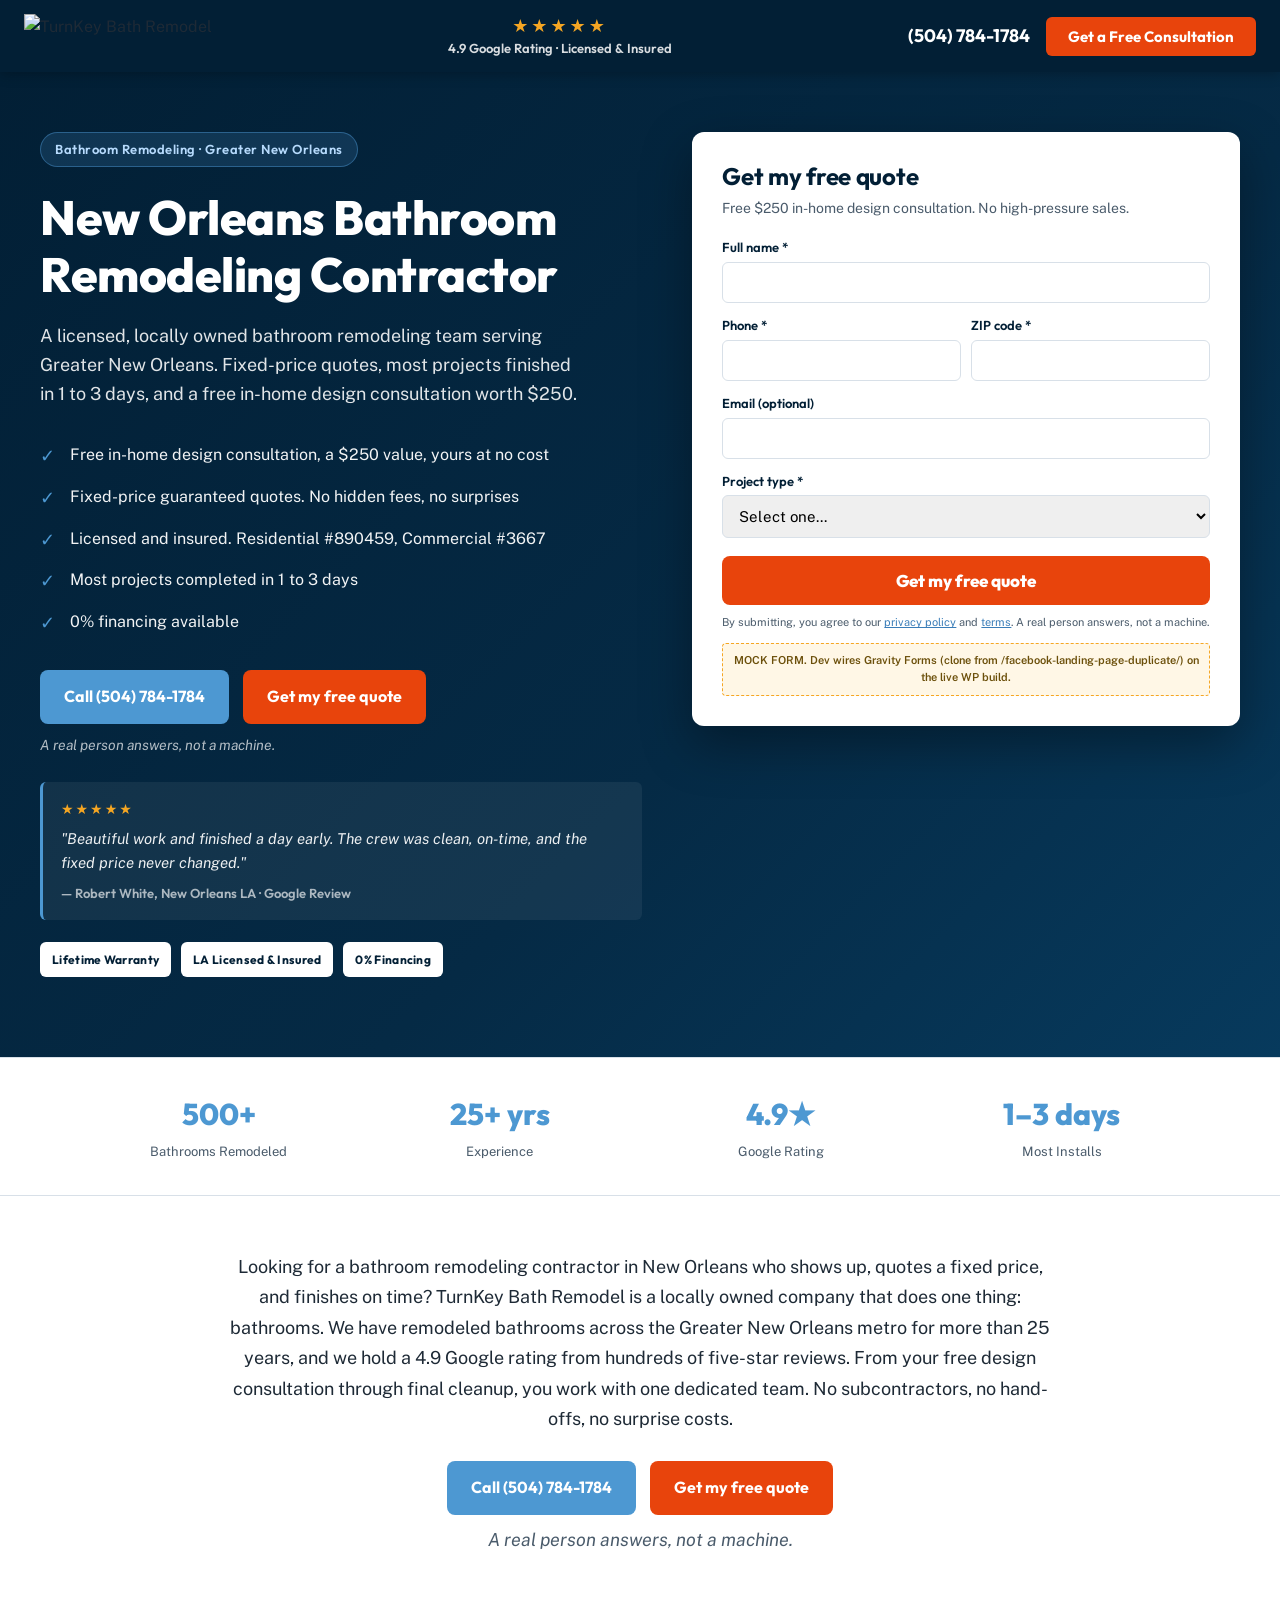
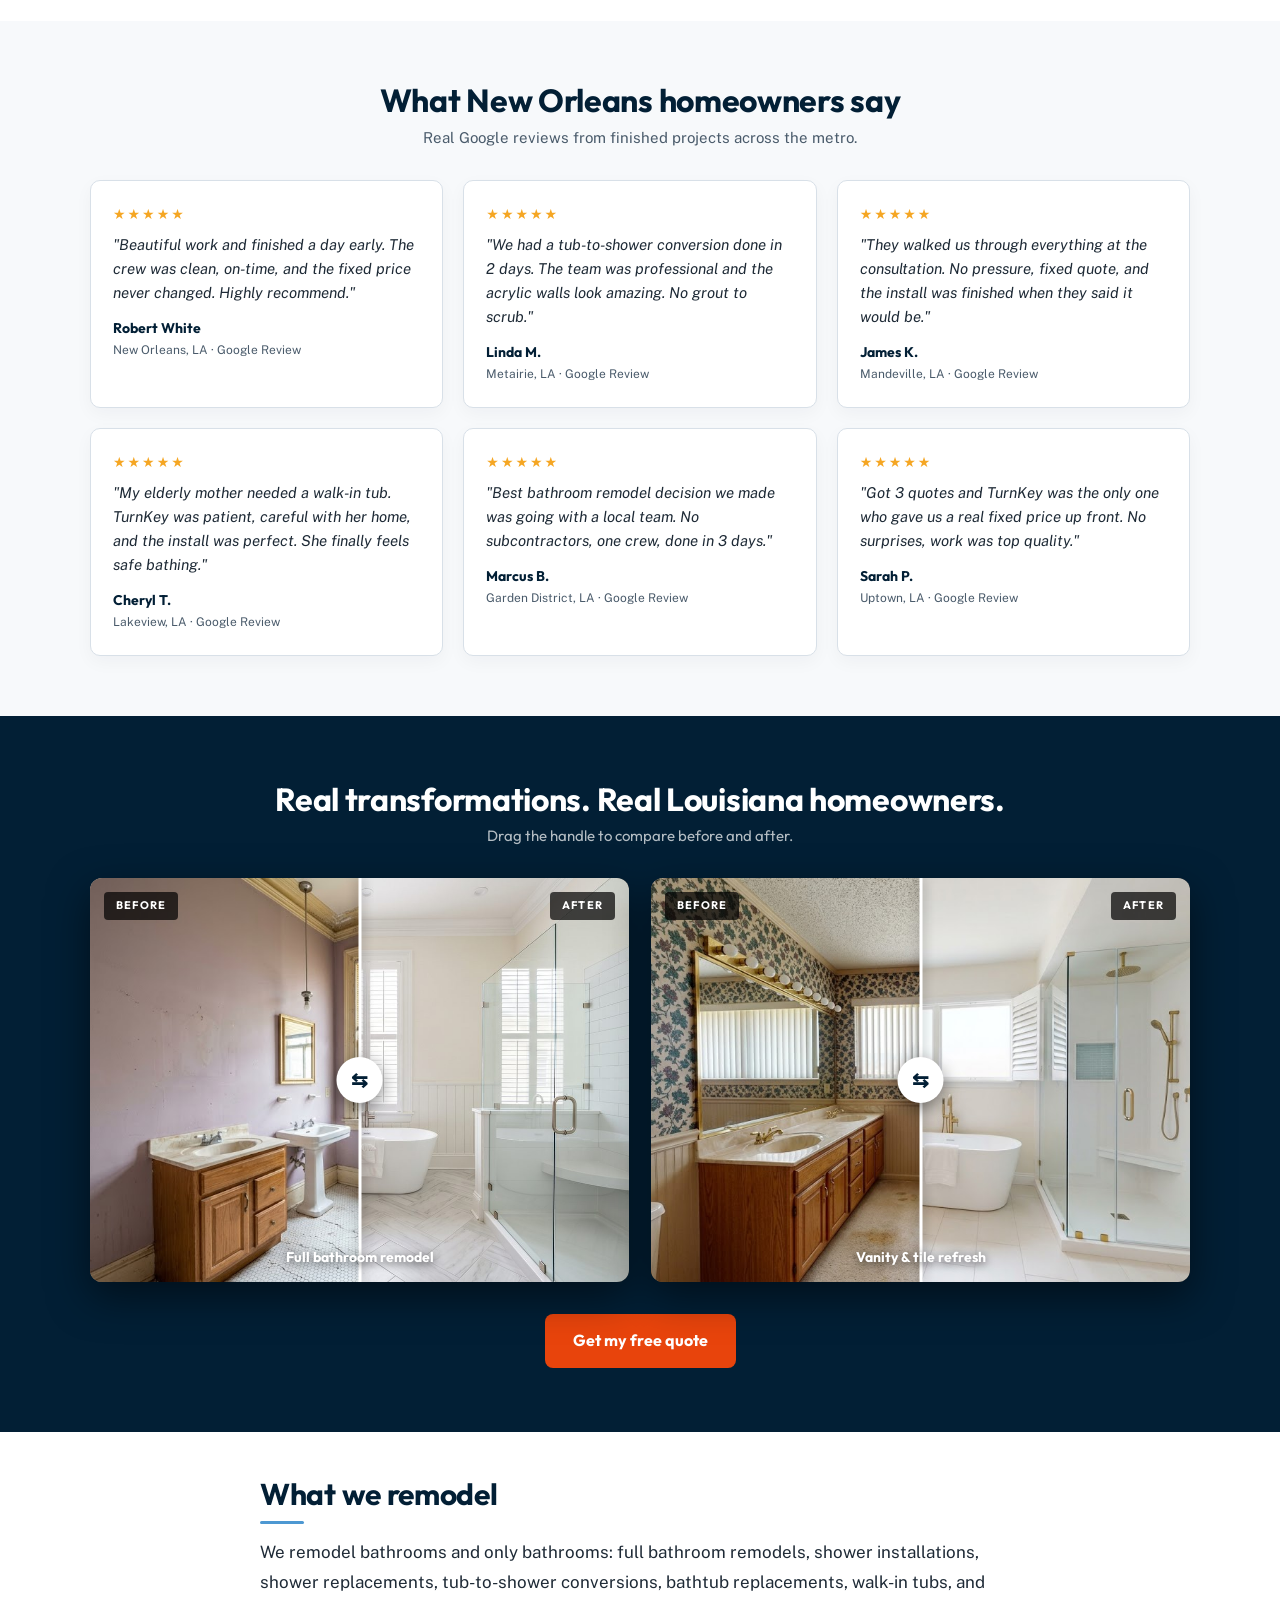
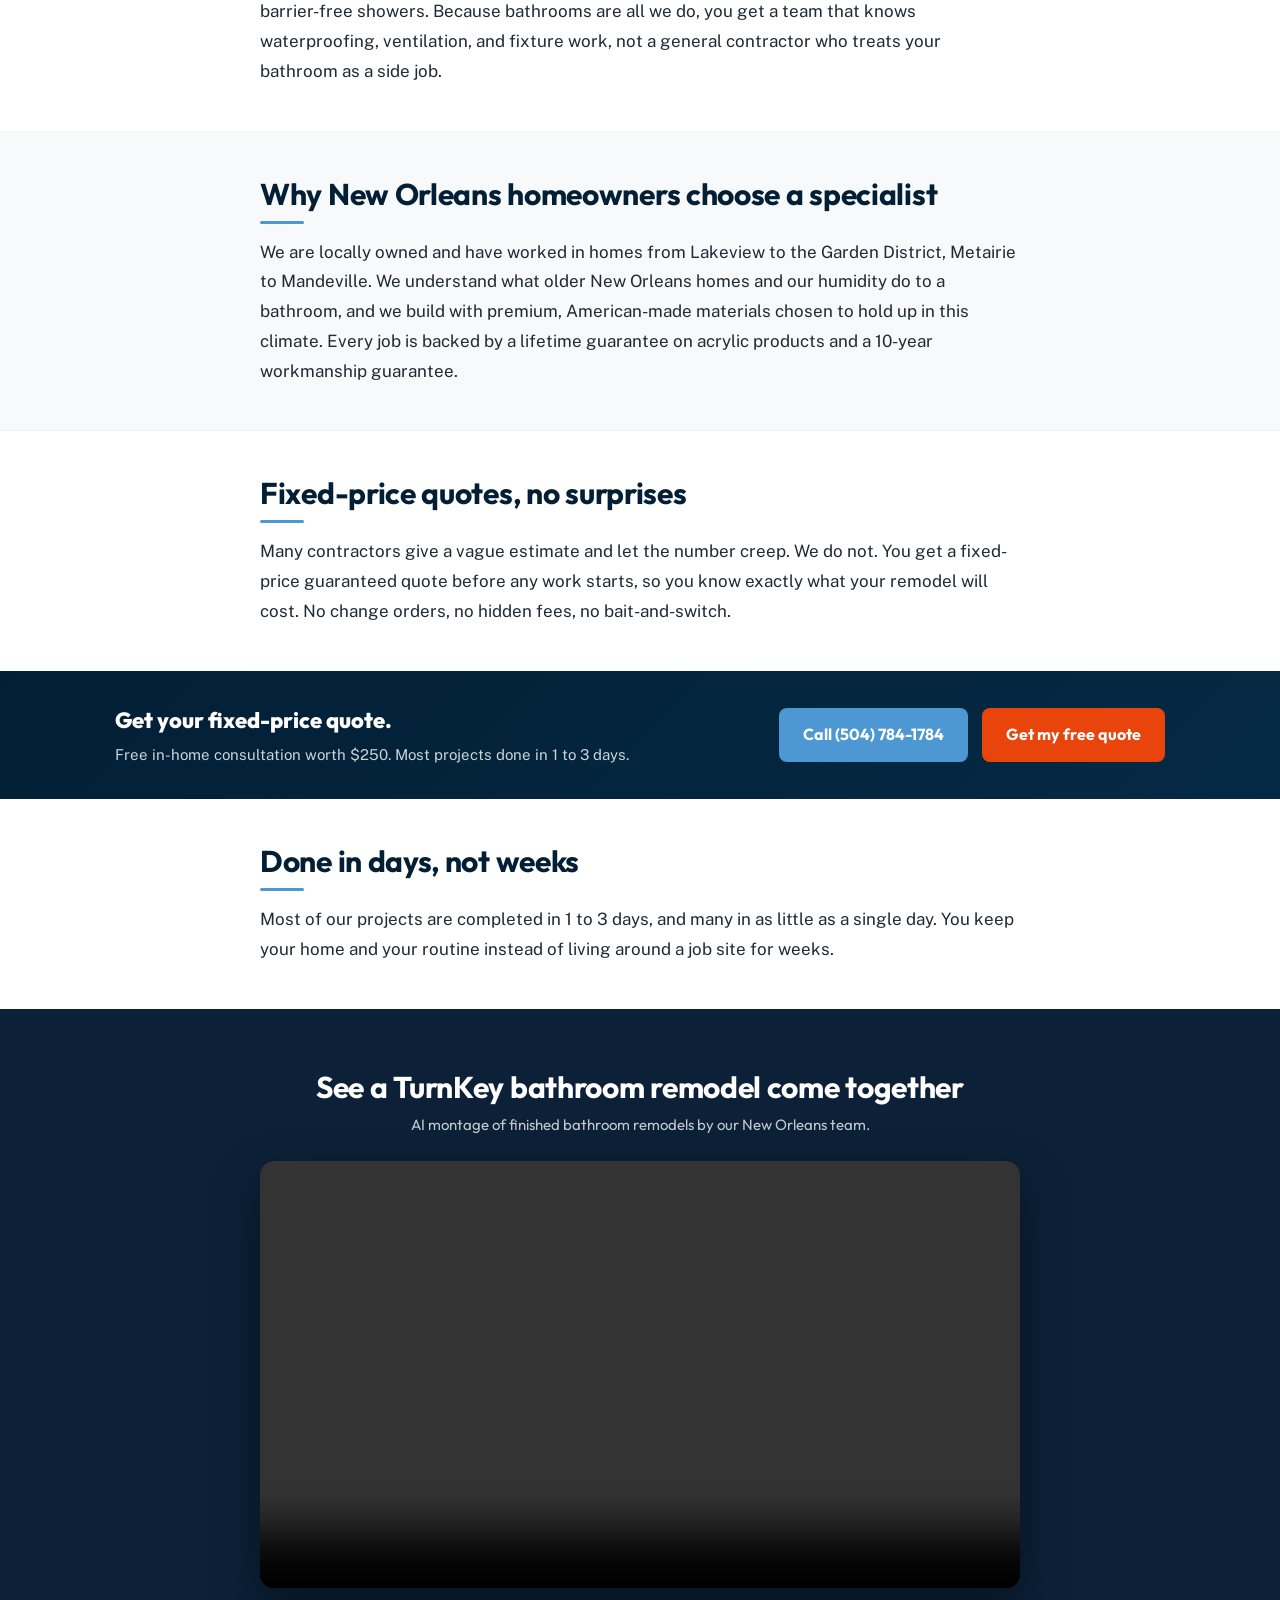
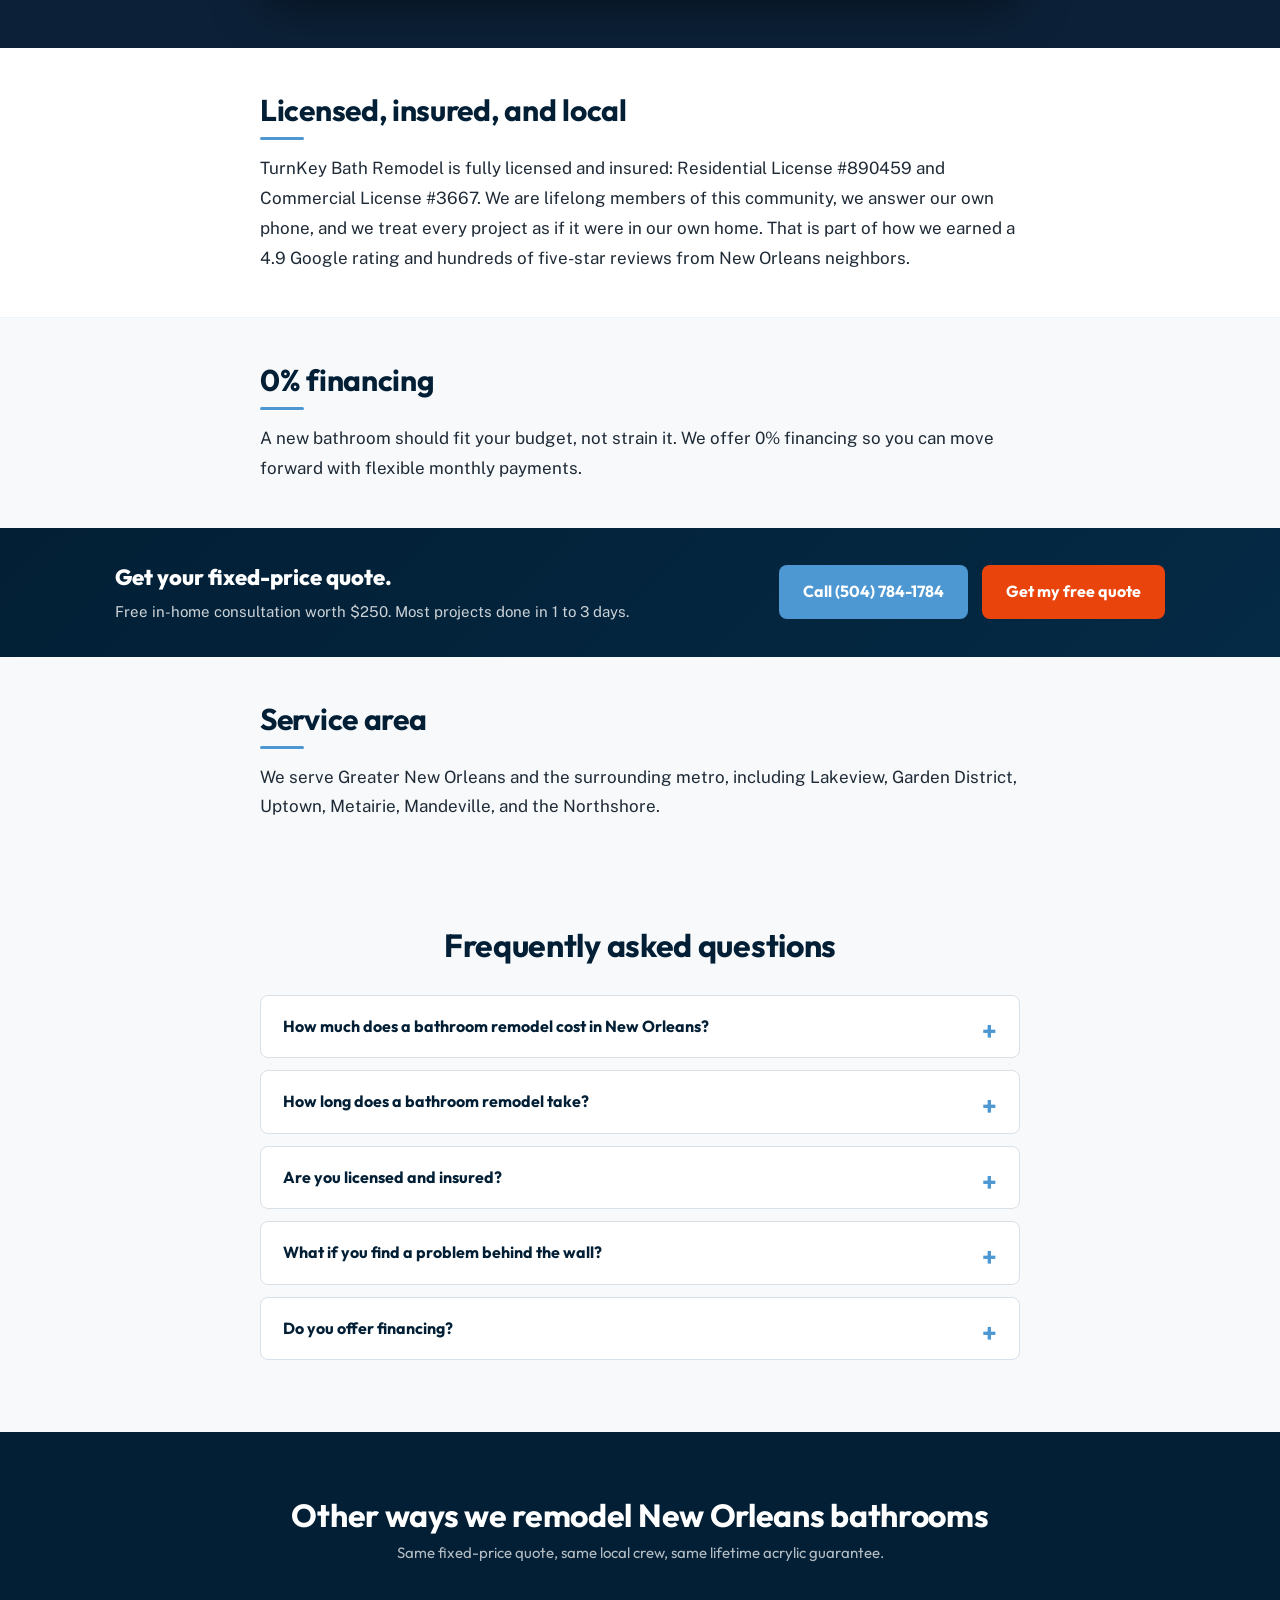
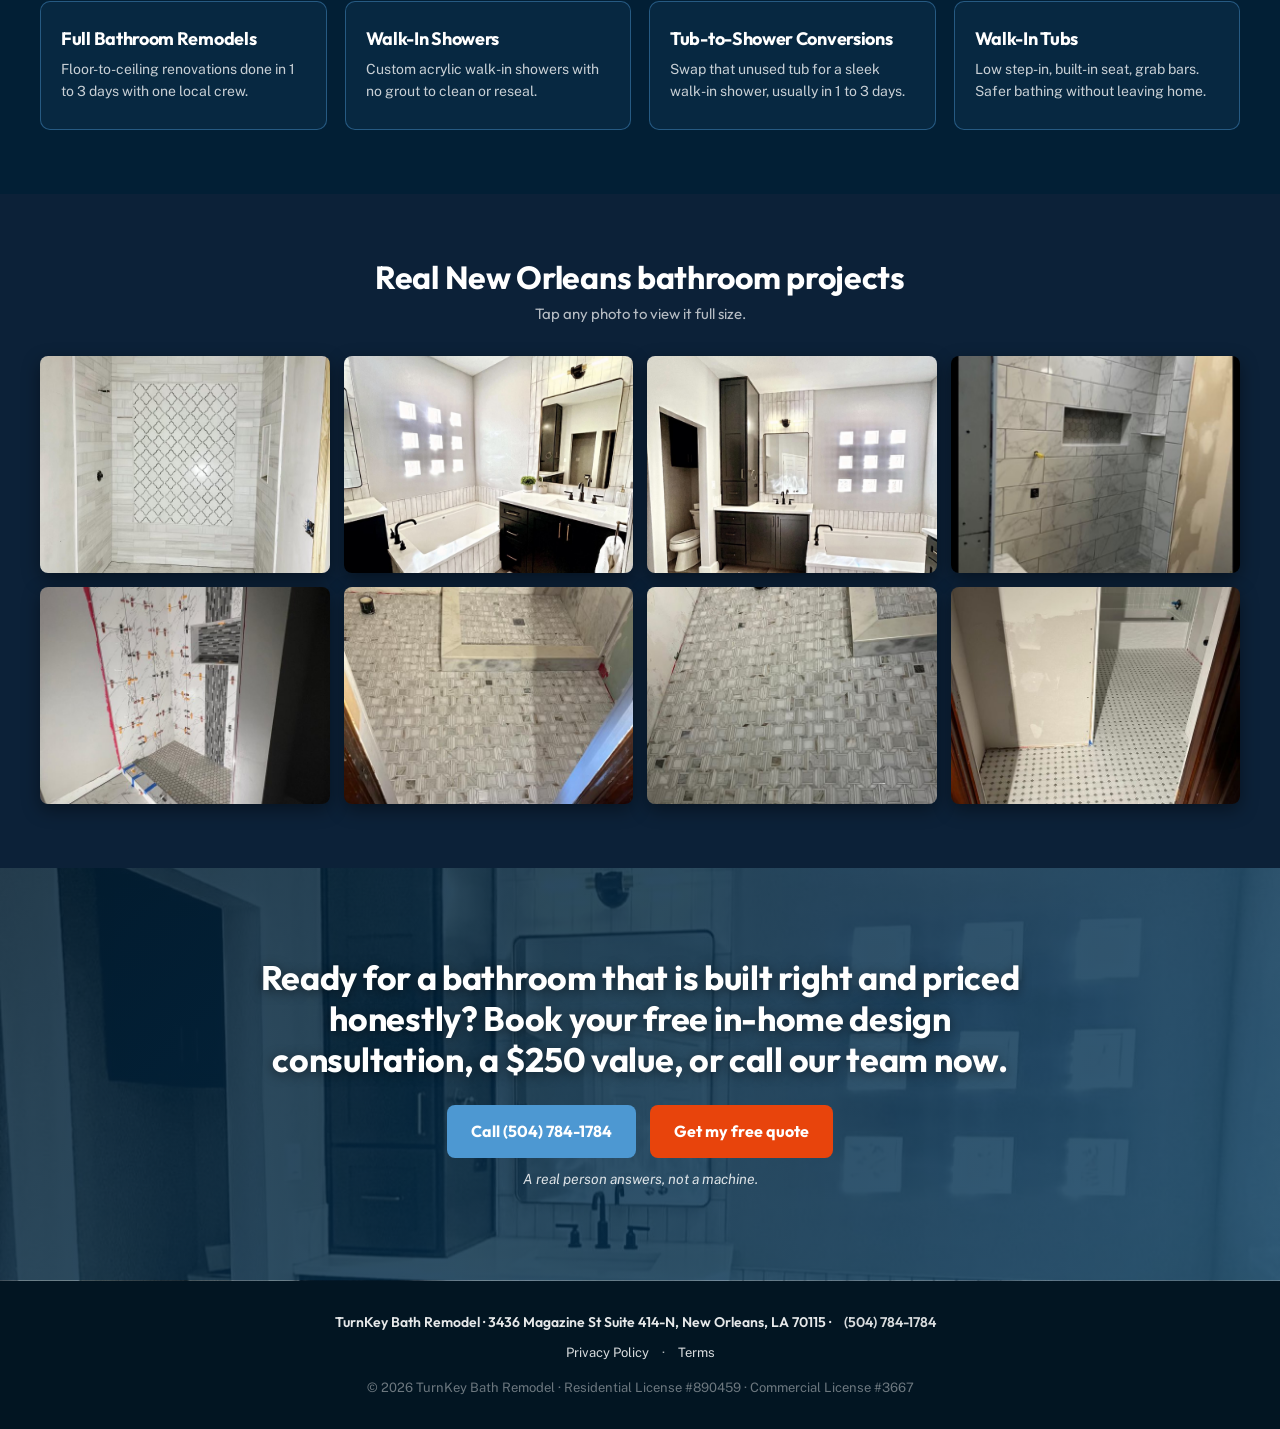
==== commit b3194c2e: "Phase B: popup modal, services strip, gallery + lightbox, bottom CTA with photo bg" ====
--- a/bathroom-remodeling-contractor.html
+++ b/bathroom-remodeling-contractor.html
@@ -19,7 +19,7 @@
   </div>
   <div class="nav-right">
     <a class="nav-phone" href="tel:+15047841784">(504) 784-1784</a>
-    <a class="nav-cta-btn" href="#quote-form">Get my free quote</a>
+    <button type="button" class="nav-cta-btn" data-open-modal>Get a Free Consultation</button>
   </div>
 </nav>
 
@@ -177,9 +177,44 @@
   </div>
 </section>
 
-<!-- CLOSING CTA -->
-<section class="closing-cta">
-  <div class="closing-inner">
+<!-- SERVICES STRIP (4 dark navy cards, blue-tinted borders) -->
+<section class="services-strip">
+  <div class="services-inner">
+    <h2>Other ways we remodel New Orleans bathrooms</h2>
+    <p class="services-sub">Same fixed-price quote, same local crew, same lifetime acrylic guarantee.</p>
+    <div class="services-grid"><div class="service-card">
+      <h3>Full Bathroom Remodels</h3>
+      <p>Floor-to-ceiling renovations done in 1 to 3 days with one local crew.</p>
+    </div><div class="service-card">
+      <h3>Walk-In Showers</h3>
+      <p>Custom acrylic walk-in showers with no grout to clean or reseal.</p>
+    </div><div class="service-card">
+      <h3>Tub-to-Shower Conversions</h3>
+      <p>Swap that unused tub for a sleek walk-in shower, usually in 1 to 3 days.</p>
+    </div><div class="service-card">
+      <h3>Walk-In Tubs</h3>
+      <p>Low step-in, built-in seat, grab bars. Safer bathing without leaving home.</p>
+    </div></div>
+  </div>
+</section>
+
+<!-- GALLERY (4-col + lightbox) -->
+<section class="gallery">
+  <div class="gallery-inner">
+    <h2>Real New Orleans bathroom projects</h2>
+    <p class="gallery-sub">Tap any photo to view it full size.</p>
+    <div class="gallery-grid"><button type="button" class="gallery-tile" data-lightbox-src="images-finished-bath/IMG_3184.jpg" data-lightbox-alt="Finished bathroom remodel by TurnKey, New Orleans"><img src="images-finished-bath/IMG_3184.jpg" alt="Finished bathroom remodel by TurnKey, New Orleans" loading="lazy"></button><button type="button" class="gallery-tile" data-lightbox-src="images-finished-bath/IMG_3186.jpg" data-lightbox-alt="Modern bathroom remodel with new vanity and tile"><img src="images-finished-bath/IMG_3186.jpg" alt="Modern bathroom remodel with new vanity and tile" loading="lazy"></button><button type="button" class="gallery-tile" data-lightbox-src="images-finished-bath/IMG_3187.jpg" data-lightbox-alt="Bathroom remodel by TurnKey Bath, Greater New Orleans"><img src="images-finished-bath/IMG_3187.jpg" alt="Bathroom remodel by TurnKey Bath, Greater New Orleans" loading="lazy"></button><button type="button" class="gallery-tile" data-lightbox-src="images-finished-bath/IMG_4687.jpg" data-lightbox-alt="Completed New Orleans bathroom remodel"><img src="images-finished-bath/IMG_4687.jpg" alt="Completed New Orleans bathroom remodel" loading="lazy"></button><button type="button" class="gallery-tile" data-lightbox-src="images-finished-bath/PHOTO-2023-11-14-12-50-22_a.jpg" data-lightbox-alt="Custom shower install in New Orleans bathroom remodel"><img src="images-finished-bath/PHOTO-2023-11-14-12-50-22_a.jpg" alt="Custom shower install in New Orleans bathroom remodel" loading="lazy"></button><button type="button" class="gallery-tile" data-lightbox-src="images-finished-bath/PHOTO-2023-11-14-12-50-27.jpg" data-lightbox-alt="Updated bathroom vanity and lighting, Metairie remodel"><img src="images-finished-bath/PHOTO-2023-11-14-12-50-27.jpg" alt="Updated bathroom vanity and lighting, Metairie remodel" loading="lazy"></button><button type="button" class="gallery-tile" data-lightbox-src="images-finished-bath/PHOTO-2023-11-14-12-50-28.jpg" data-lightbox-alt="Full bathroom renovation finished by TurnKey crew"><img src="images-finished-bath/PHOTO-2023-11-14-12-50-28.jpg" alt="Full bathroom renovation finished by TurnKey crew" loading="lazy"></button><button type="button" class="gallery-tile" data-lightbox-src="images-finished-bath/PHOTO-2023-11-14-12-50-44.jpg" data-lightbox-alt="Walk-in shower install in New Orleans bathroom remodel"><img src="images-finished-bath/PHOTO-2023-11-14-12-50-44.jpg" alt="Walk-in shower install in New Orleans bathroom remodel" loading="lazy"></button></div>
+  </div>
+</section>
+
+<div class="lightbox" id="lightbox" aria-hidden="true">
+  <button type="button" class="lightbox-close" aria-label="Close">&times;</button>
+  <img class="lightbox-img" alt="">
+</div>
+
+<!-- BOTTOM CTA (full-width photo bg + dark gradient overlay) -->
+<section class="bottom-cta-block" style="background-image: linear-gradient(135deg, rgba(2,31,53,.85) 0%, rgba(7,58,93,.82) 100%), url('images-finished-bath/IMG_3187.jpg');">
+  <div class="bottom-cta-inner">
     <h2>Ready for a bathroom that is built right and priced honestly? Book your free in-home design consultation, a $250 value, or call our team now.</h2>
     <div class="cta-row center">
     <a class="cta-call" href="tel:+15047841784">Call (504) 784-1784</a>
@@ -203,6 +238,41 @@
 <div class="mobile-bar">
   <a class="call" href="tel:+15047841784">Call Now</a>
   <a class="quote" href="#quote-form">Get my free quote</a>
+</div>
+
+<!-- POPUP MODAL (nav CTA target) -->
+<div class="modal-overlay" id="modal-overlay" aria-hidden="true">
+  <div class="modal-card" role="dialog" aria-modal="true" aria-labelledby="modal-title">
+    <button type="button" class="modal-close" aria-label="Close">&times;</button>
+    <aside class="form-card" id="quote-form-modal">
+  <h2>Get my free quote</h2>
+  <p class="form-sub">Free $250 in-home design consultation. No high-pressure sales.</p>
+  <form onsubmit="event.preventDefault(); alert('Mock form — dev wires Gravity Forms on the live WP build.');">
+    <label for="m_name">Full name *</label>
+    <input id="m_name" type="text" required>
+    <div class="form-row">
+      <div>
+        <label for="m_phone">Phone *</label>
+        <input id="m_phone" type="tel" required>
+      </div>
+      <div>
+        <label for="m_zip">ZIP code *</label>
+        <input id="m_zip" type="text" required>
+      </div>
+    </div>
+    <label for="m_email">Email (optional)</label>
+    <input id="m_email" type="email">
+    <label for="m_project">Project type *</label>
+    <select id="m_project" required>
+      <option value="">Select one...</option>
+      <option>Full bathroom remodel</option><option>Shower</option><option>Tub-to-shower conversion</option><option>Walk-in tub</option><option>Not sure yet</option>
+    </select>
+    <button type="submit" class="submit-btn">Get my free quote</button>
+    <p class="consent">By submitting, you agree to our <a href="https://www.turnkeybathremodel.com/privacy-policy/" target="_blank">privacy policy</a> and <a href="https://www.turnkeybathremodel.com/terms-and-conditions/" target="_blank">terms</a>. A real person answers, not a machine.</p>
+    <p class="mock-note">MOCK FORM. Dev wires Gravity Forms (clone from /facebook-landing-page-duplicate/) on the live WP build.</p>
+  </form>
+</aside>
+  </div>
 </div>
 
 <script>
@@ -264,6 +334,54 @@
   }, { threshold: 0.4 });
   nums.forEach(n => io.observe(n));
 })();
+
+// Popup modal — Esc + outside-click close, body scroll lock
+(function() {
+  const overlay = document.getElementById('modal-overlay');
+  if (!overlay) return;
+  const closeBtn = overlay.querySelector('.modal-close');
+  const triggers = document.querySelectorAll('[data-open-modal]');
+  const open = () => {
+    overlay.classList.add('open');
+    overlay.setAttribute('aria-hidden', 'false');
+    document.body.style.overflow = 'hidden';
+  };
+  const close = () => {
+    overlay.classList.remove('open');
+    overlay.setAttribute('aria-hidden', 'true');
+    document.body.style.overflow = '';
+  };
+  triggers.forEach(t => t.addEventListener('click', (e) => { e.preventDefault(); open(); }));
+  closeBtn.addEventListener('click', close);
+  overlay.addEventListener('click', (e) => { if (e.target === overlay) close(); });
+  document.addEventListener('keydown', (e) => { if (e.key === 'Escape' && overlay.classList.contains('open')) close(); });
+})();
+
+// Lightbox — click gallery tile to view full size, Esc + outside-click close
+(function() {
+  const lightbox = document.getElementById('lightbox');
+  if (!lightbox) return;
+  const imgEl = lightbox.querySelector('.lightbox-img');
+  const closeBtn = lightbox.querySelector('.lightbox-close');
+  const tiles = document.querySelectorAll('.gallery-tile');
+  const open = (src, alt) => {
+    imgEl.src = src;
+    imgEl.alt = alt || '';
+    lightbox.classList.add('open');
+    lightbox.setAttribute('aria-hidden', 'false');
+    document.body.style.overflow = 'hidden';
+  };
+  const close = () => {
+    lightbox.classList.remove('open');
+    lightbox.setAttribute('aria-hidden', 'true');
+    document.body.style.overflow = '';
+    imgEl.src = '';
+  };
+  tiles.forEach(t => t.addEventListener('click', () => open(t.dataset.lightboxSrc, t.dataset.lightboxAlt)));
+  closeBtn.addEventListener('click', close);
+  lightbox.addEventListener('click', (e) => { if (e.target === lightbox) close(); });
+  document.addEventListener('keydown', (e) => { if (e.key === 'Escape' && lightbox.classList.contains('open')) close(); });
+})();
 </script>
 
 </body>
--- a/styles.css
+++ b/styles.css
@@ -638,3 +638,142 @@
 /* Body-section zebra striping (alternate background) */
 .body-section:nth-of-type(odd) { background: var(--white); }
 .body-section:nth-of-type(even) { background: var(--gray); }
+
+/* ===== SERVICES STRIP (dark navy bg, blue-tinted borders) ===== */
+.services-strip {
+  background: var(--navy);
+  color: var(--white);
+  padding: 64px 24px;
+}
+.services-inner { max-width: 1200px; margin: 0 auto; text-align: center; }
+.services-strip h2 { color: var(--white); font-size: clamp(26px, 3vw, 32px); margin-bottom: 6px; }
+.services-sub { color: rgba(255,255,255,.7); font-size: 15px; margin-bottom: 36px; font-family: 'Outfit', sans-serif; }
+.services-grid { display: grid; grid-template-columns: repeat(4, 1fr); gap: 18px; }
+.service-card {
+  background: rgba(77,152,210,.08);
+  border: 1px solid rgba(77,152,210,.45);
+  border-radius: 10px;
+  padding: 26px 20px;
+  text-align: left;
+  transition: transform .2s, background .2s, border-color .2s;
+}
+.service-card:hover { transform: translateY(-4px); background: rgba(77,152,210,.18); border-color: var(--blue); }
+.service-card h3 { font-family: 'Outfit', sans-serif; font-size: 18px; font-weight: 700; color: var(--white); margin-bottom: 10px; }
+.service-card p { font-size: 14px; color: rgba(255,255,255,.78); line-height: 1.55; }
+@media (max-width: 1000px) { .services-grid { grid-template-columns: repeat(2, 1fr); } }
+@media (max-width: 560px) { .services-grid { grid-template-columns: 1fr; } }
+
+/* ===== GALLERY (4-col grid + lightbox) ===== */
+.gallery {
+  background: #0c2138;
+  padding: 64px 24px;
+}
+.gallery-inner { max-width: 1200px; margin: 0 auto; text-align: center; }
+.gallery h2 { color: var(--white); font-size: clamp(26px, 3vw, 32px); margin-bottom: 6px; }
+.gallery-sub { color: rgba(255,255,255,.7); font-size: 15px; margin-bottom: 30px; font-family: 'Outfit', sans-serif; }
+.gallery-grid { display: grid; grid-template-columns: repeat(4, 1fr); gap: 14px; }
+.gallery-tile {
+  display: block;
+  padding: 0;
+  margin: 0;
+  border: none;
+  background: transparent;
+  cursor: zoom-in;
+  border-radius: 8px;
+  overflow: hidden;
+  aspect-ratio: 4 / 3;
+  box-shadow: 0 6px 18px rgba(0,0,0,.4);
+  transition: transform .25s;
+}
+.gallery-tile:hover { transform: translateY(-3px); }
+.gallery-tile img { width: 100%; height: 100%; object-fit: cover; display: block; }
+@media (max-width: 900px) { .gallery-grid { grid-template-columns: repeat(3, 1fr); } }
+@media (max-width: 600px) { .gallery-grid { grid-template-columns: repeat(2, 1fr); } }
+
+/* Lightbox overlay */
+.lightbox {
+  position: fixed;
+  inset: 0;
+  background: rgba(0,0,0,.92);
+  display: none;
+  align-items: center;
+  justify-content: center;
+  z-index: 1000;
+  padding: 40px;
+  cursor: zoom-out;
+}
+.lightbox.open { display: flex; }
+.lightbox-img { max-width: 100%; max-height: 100%; object-fit: contain; box-shadow: 0 20px 60px rgba(0,0,0,.7); border-radius: 4px; }
+.lightbox-close {
+  position: absolute;
+  top: 18px;
+  right: 22px;
+  background: transparent;
+  border: none;
+  color: var(--white);
+  font-size: 42px;
+  cursor: pointer;
+  line-height: 1;
+  font-family: 'Outfit', sans-serif;
+}
+.lightbox-close:hover { color: var(--blue); }
+
+/* ===== BOTTOM CTA BLOCK (full-width photo bg + dark gradient overlay) ===== */
+.bottom-cta-block {
+  padding: 90px 24px;
+  background-size: cover;
+  background-position: center;
+  background-repeat: no-repeat;
+  color: var(--white);
+  text-align: center;
+}
+.bottom-cta-inner { max-width: 800px; margin: 0 auto; }
+.bottom-cta-block h2 {
+  color: var(--white);
+  font-size: clamp(26px, 3vw, 34px);
+  margin-bottom: 24px;
+  text-shadow: 0 2px 12px rgba(0,0,0,.5);
+}
+.bottom-cta-block .cta-row { justify-content: center; }
+.bottom-cta-block .cta-microcopy { color: rgba(255,255,255,.85); margin-top: 8px; }
+
+/* ===== POPUP MODAL (nav CTA target) ===== */
+.modal-overlay {
+  position: fixed;
+  inset: 0;
+  background: rgba(0,0,0,.72);
+  display: none;
+  align-items: flex-start;
+  justify-content: center;
+  z-index: 1100;
+  padding: 40px 16px;
+  overflow-y: auto;
+}
+.modal-overlay.open { display: flex; }
+.modal-card {
+  position: relative;
+  max-width: 460px;
+  width: 100%;
+  margin: auto;
+}
+.modal-card .form-card { position: relative; top: 0; box-shadow: 0 30px 80px rgba(0,0,0,.6); }
+.modal-close {
+  position: absolute;
+  top: -38px;
+  right: 0;
+  background: transparent;
+  border: none;
+  color: var(--white);
+  font-size: 36px;
+  cursor: pointer;
+  line-height: 1;
+  font-family: 'Outfit', sans-serif;
+  z-index: 2;
+}
+.modal-close:hover { color: var(--blue); }
+@media (max-width: 560px) {
+  .modal-overlay { padding: 60px 12px 20px; }
+}
+
+/* Nav button as <button> (matches old <a> visual) */
+button.nav-cta-btn { border: none; cursor: pointer; font-family: 'Outfit', sans-serif; }
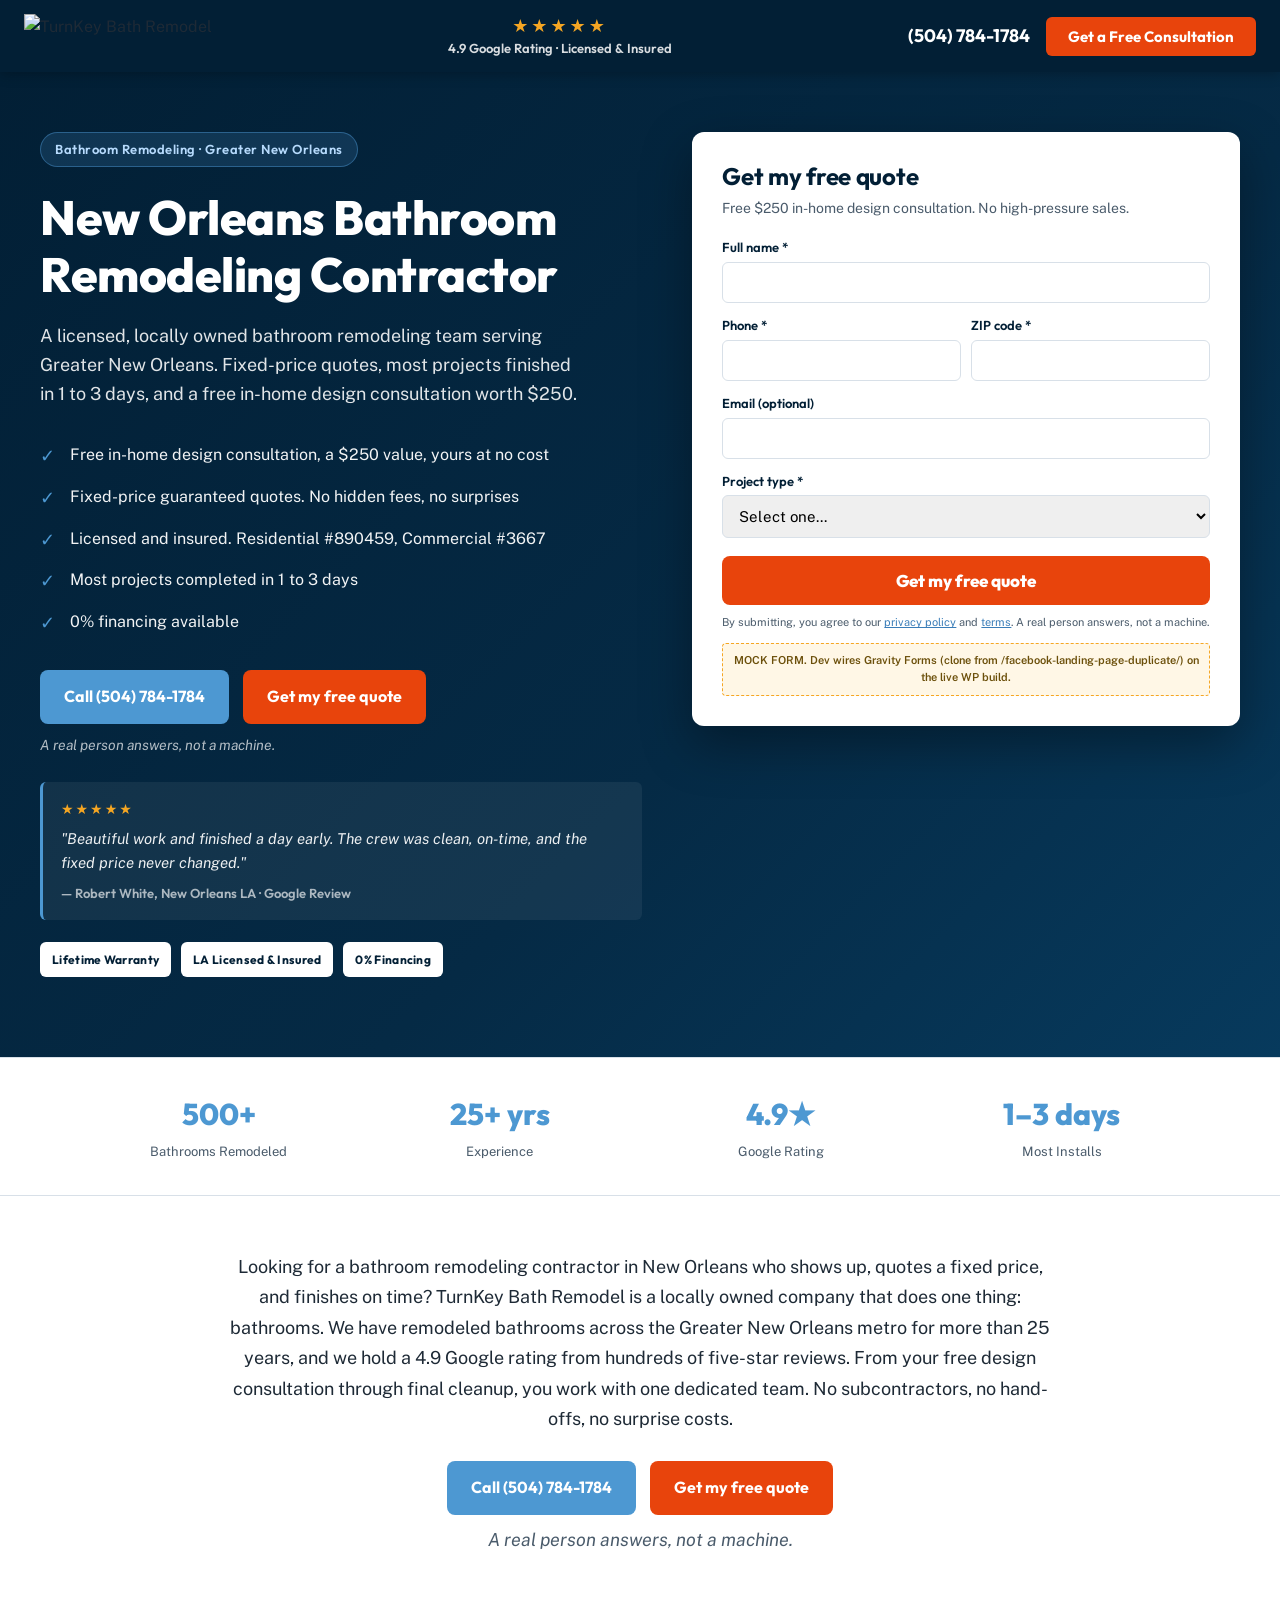
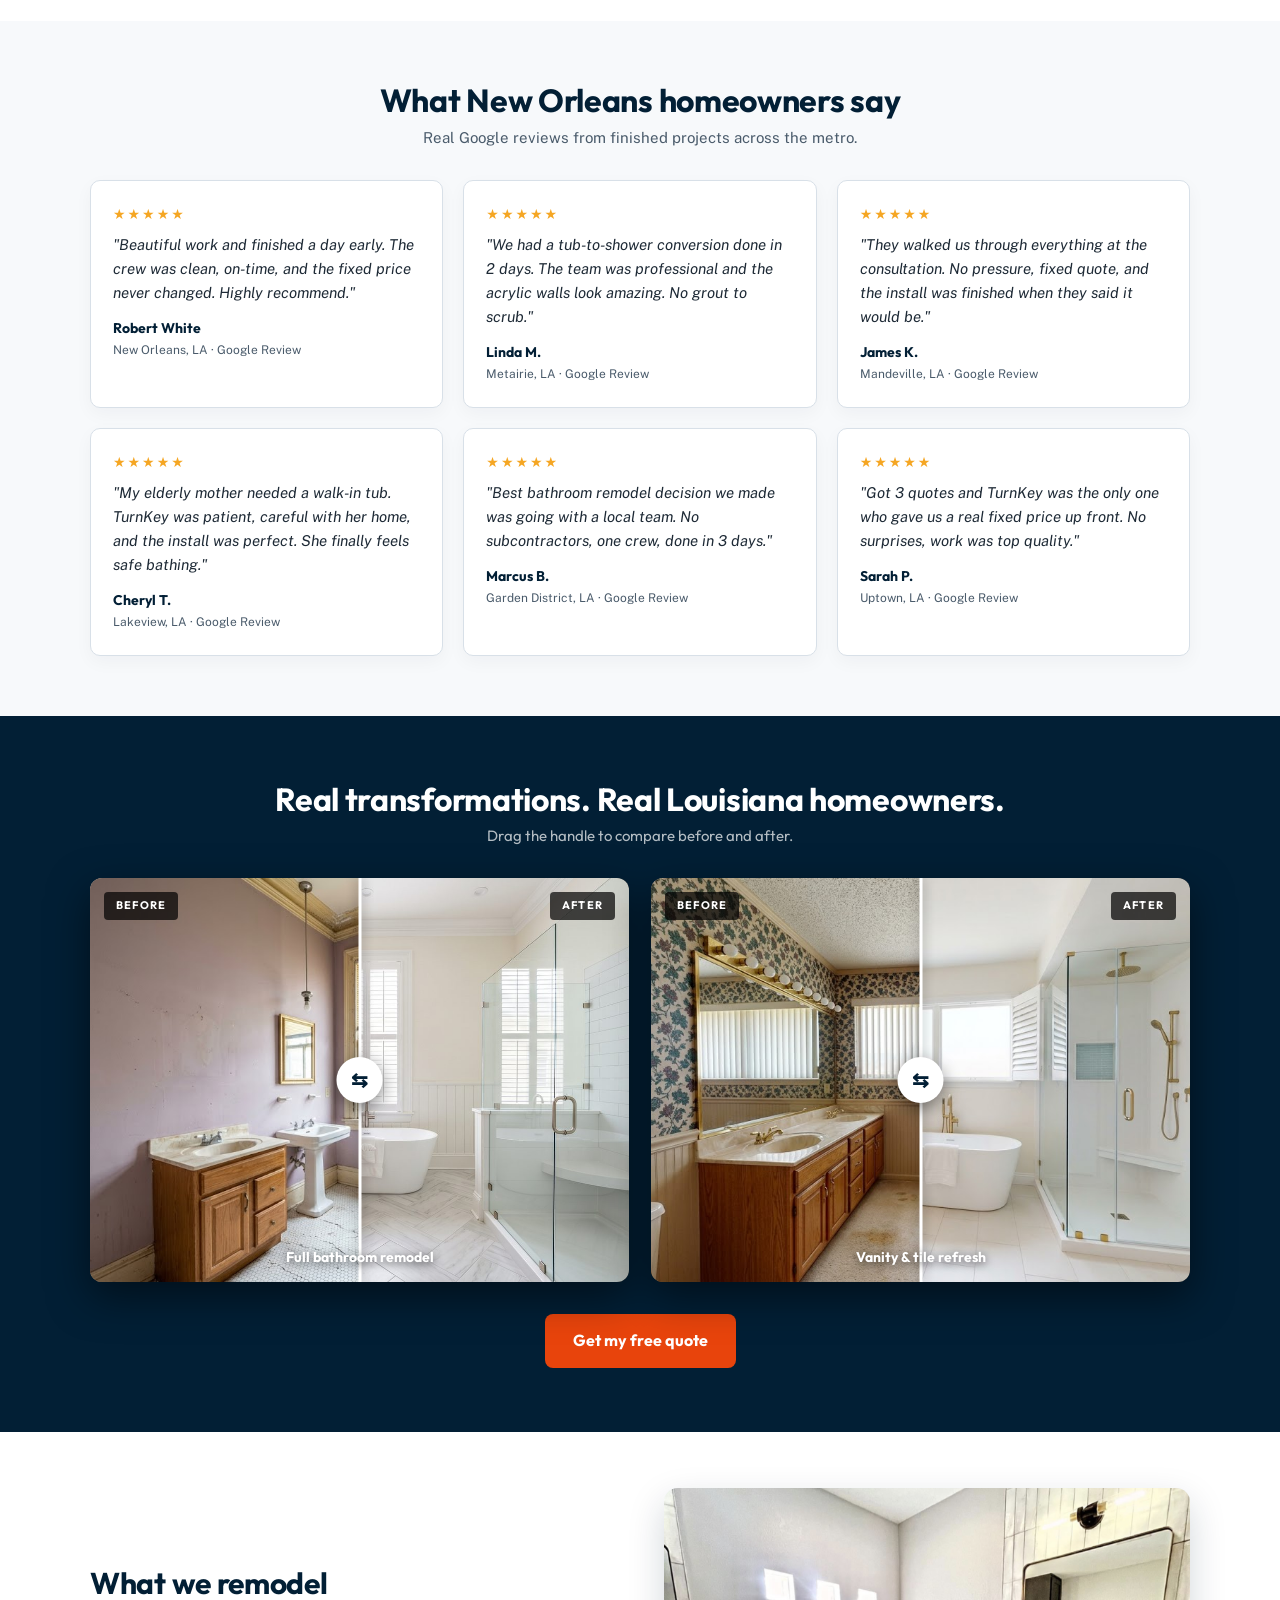
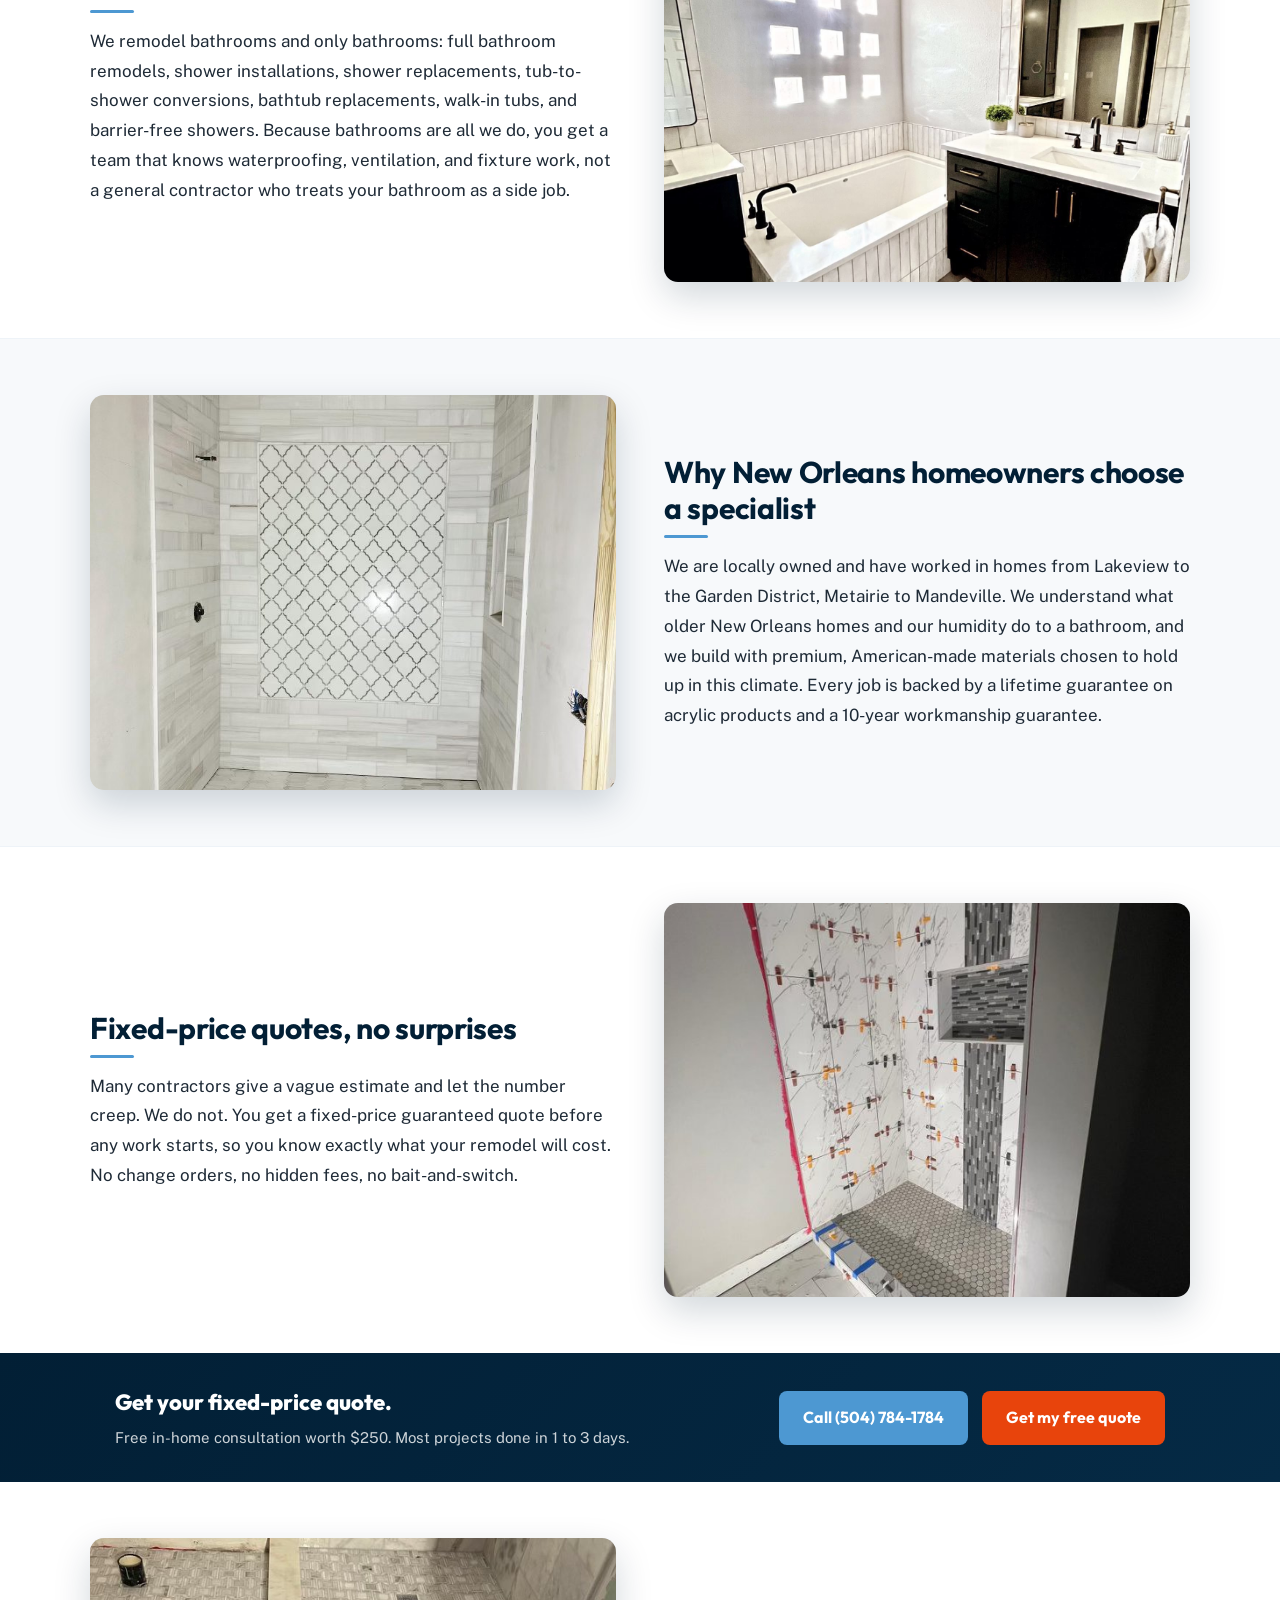
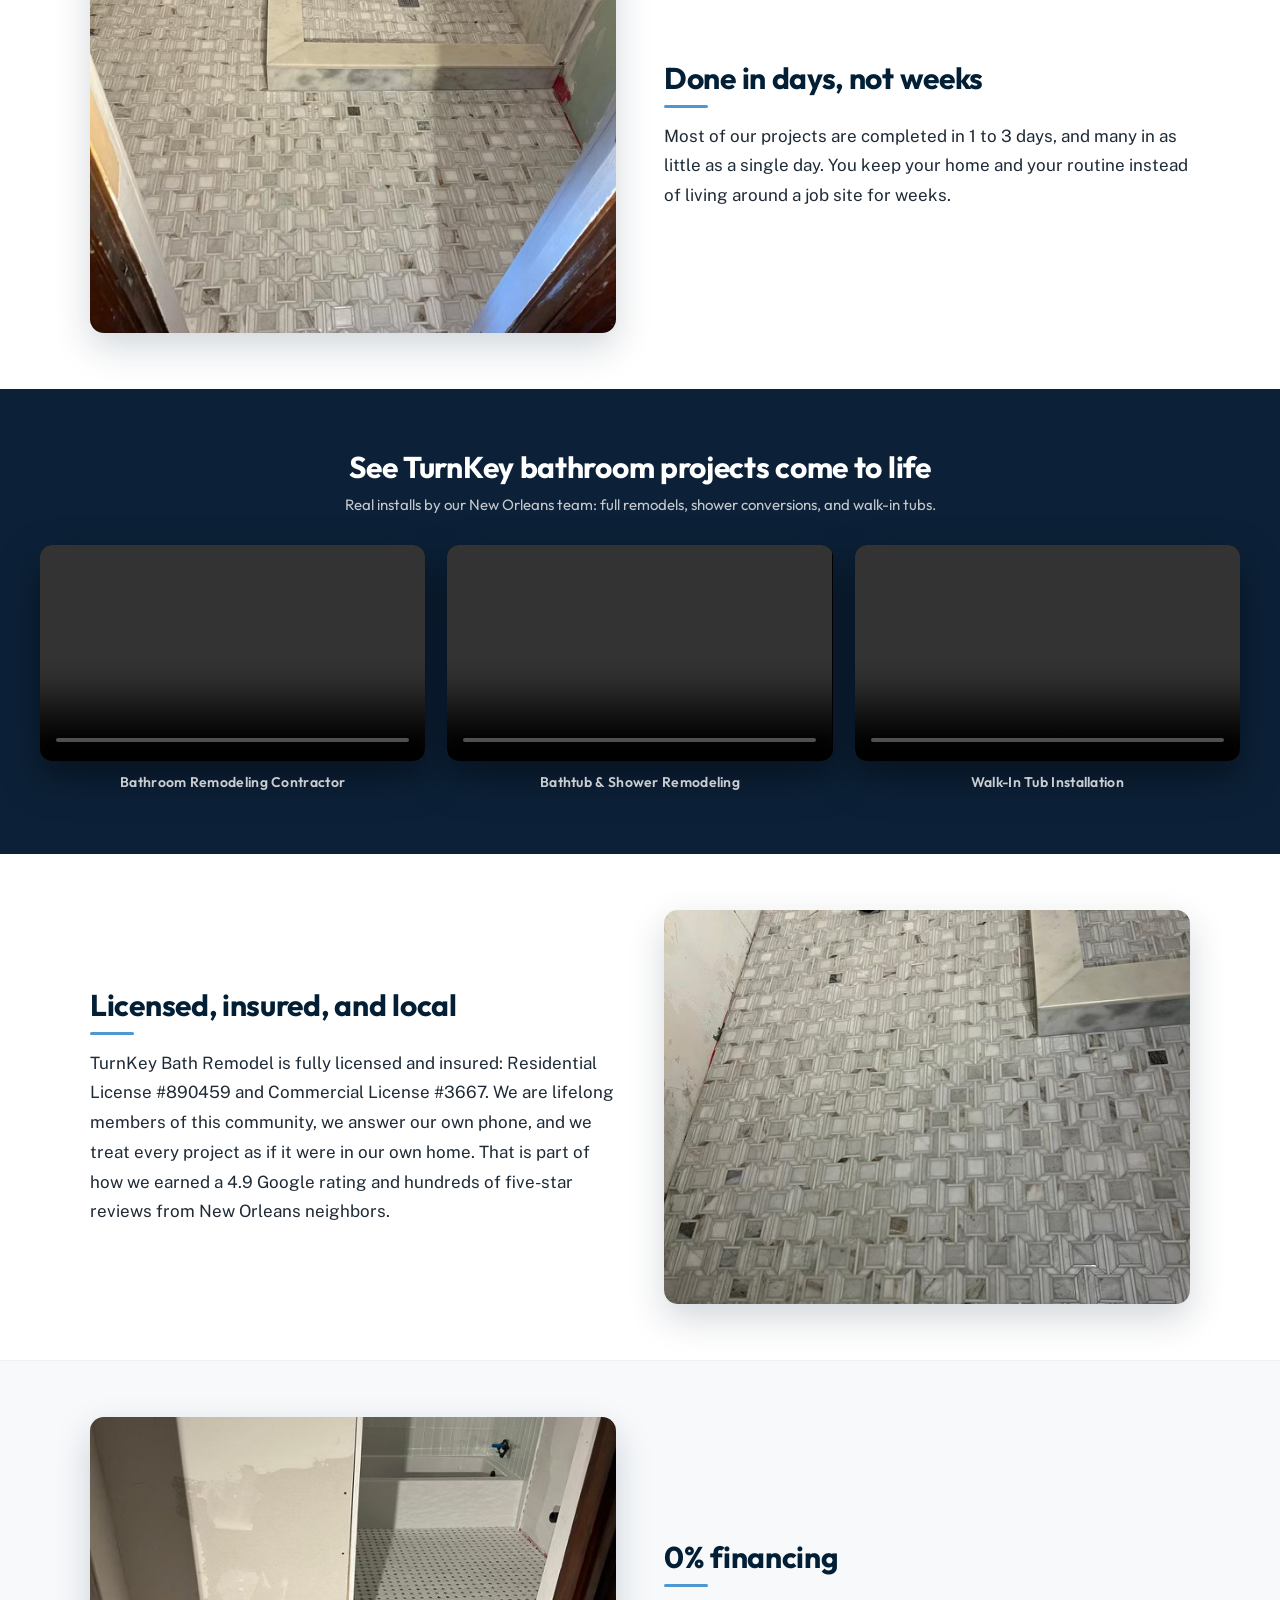
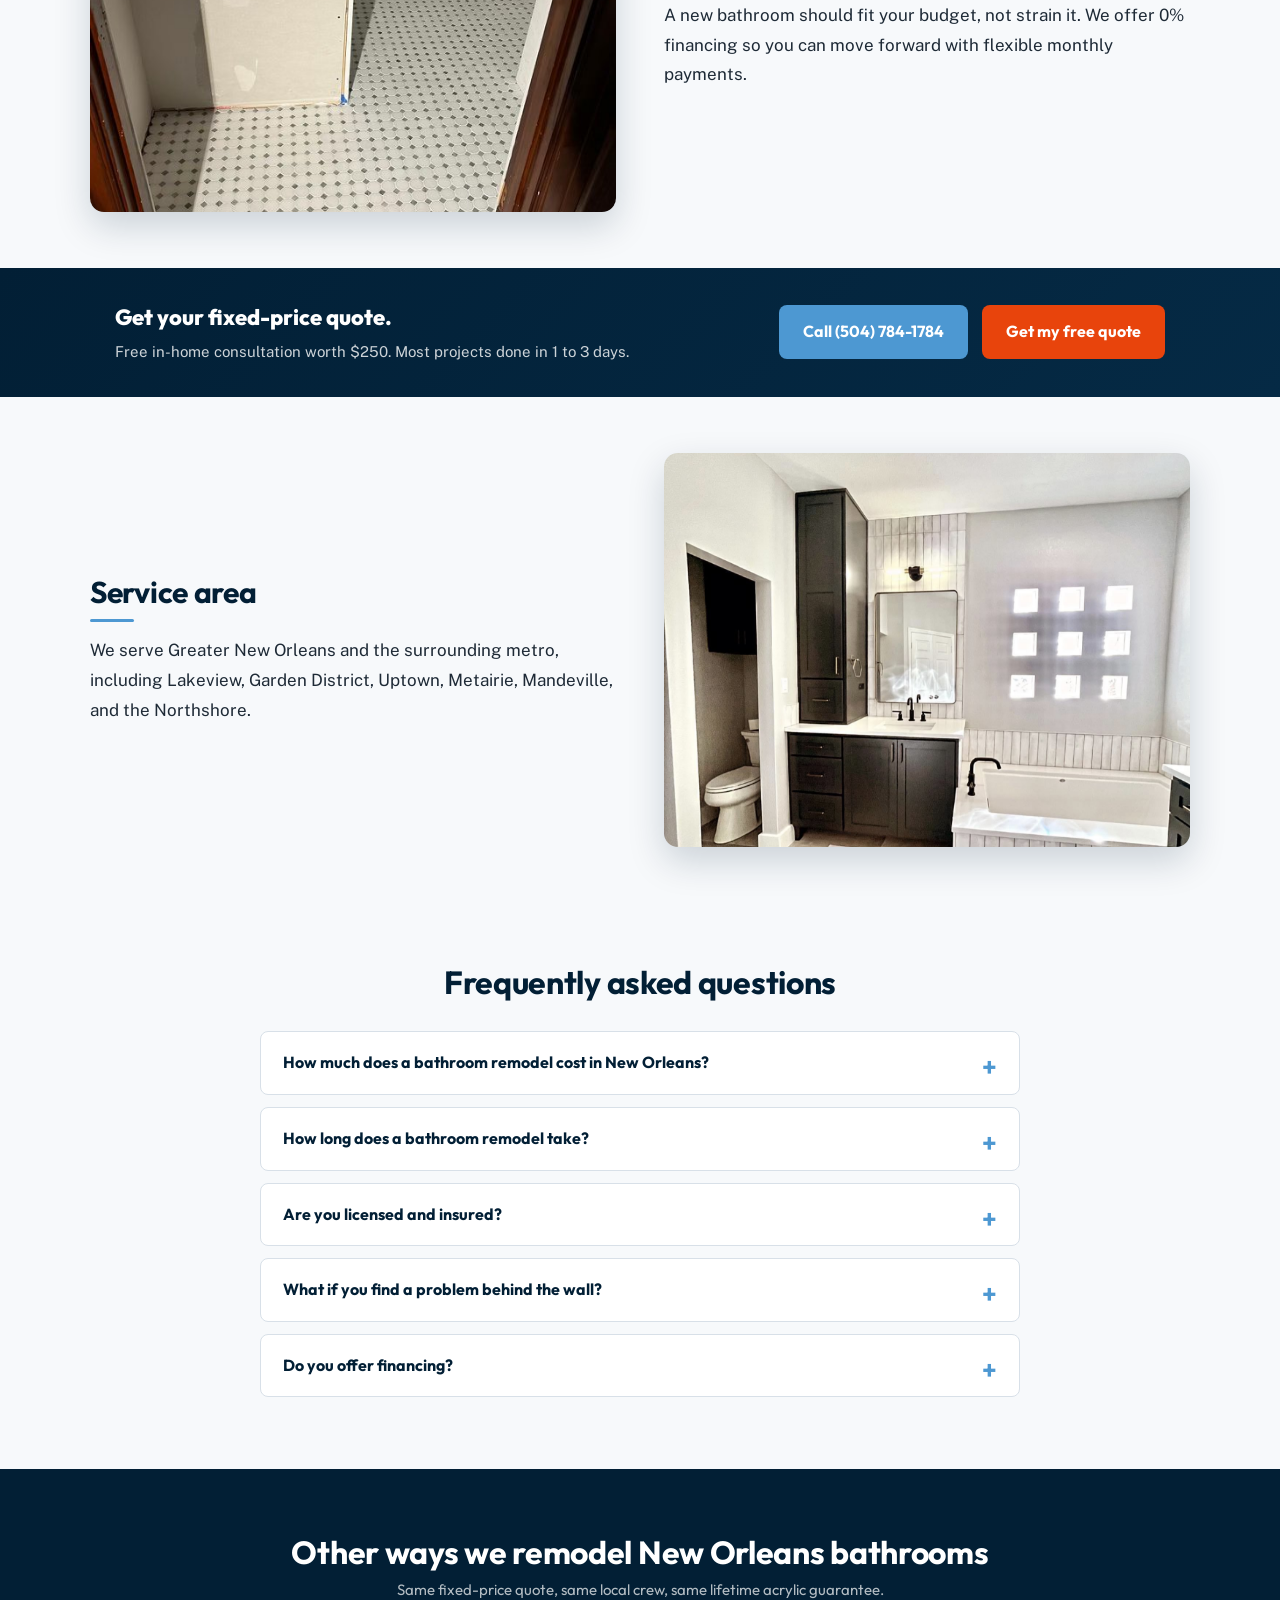
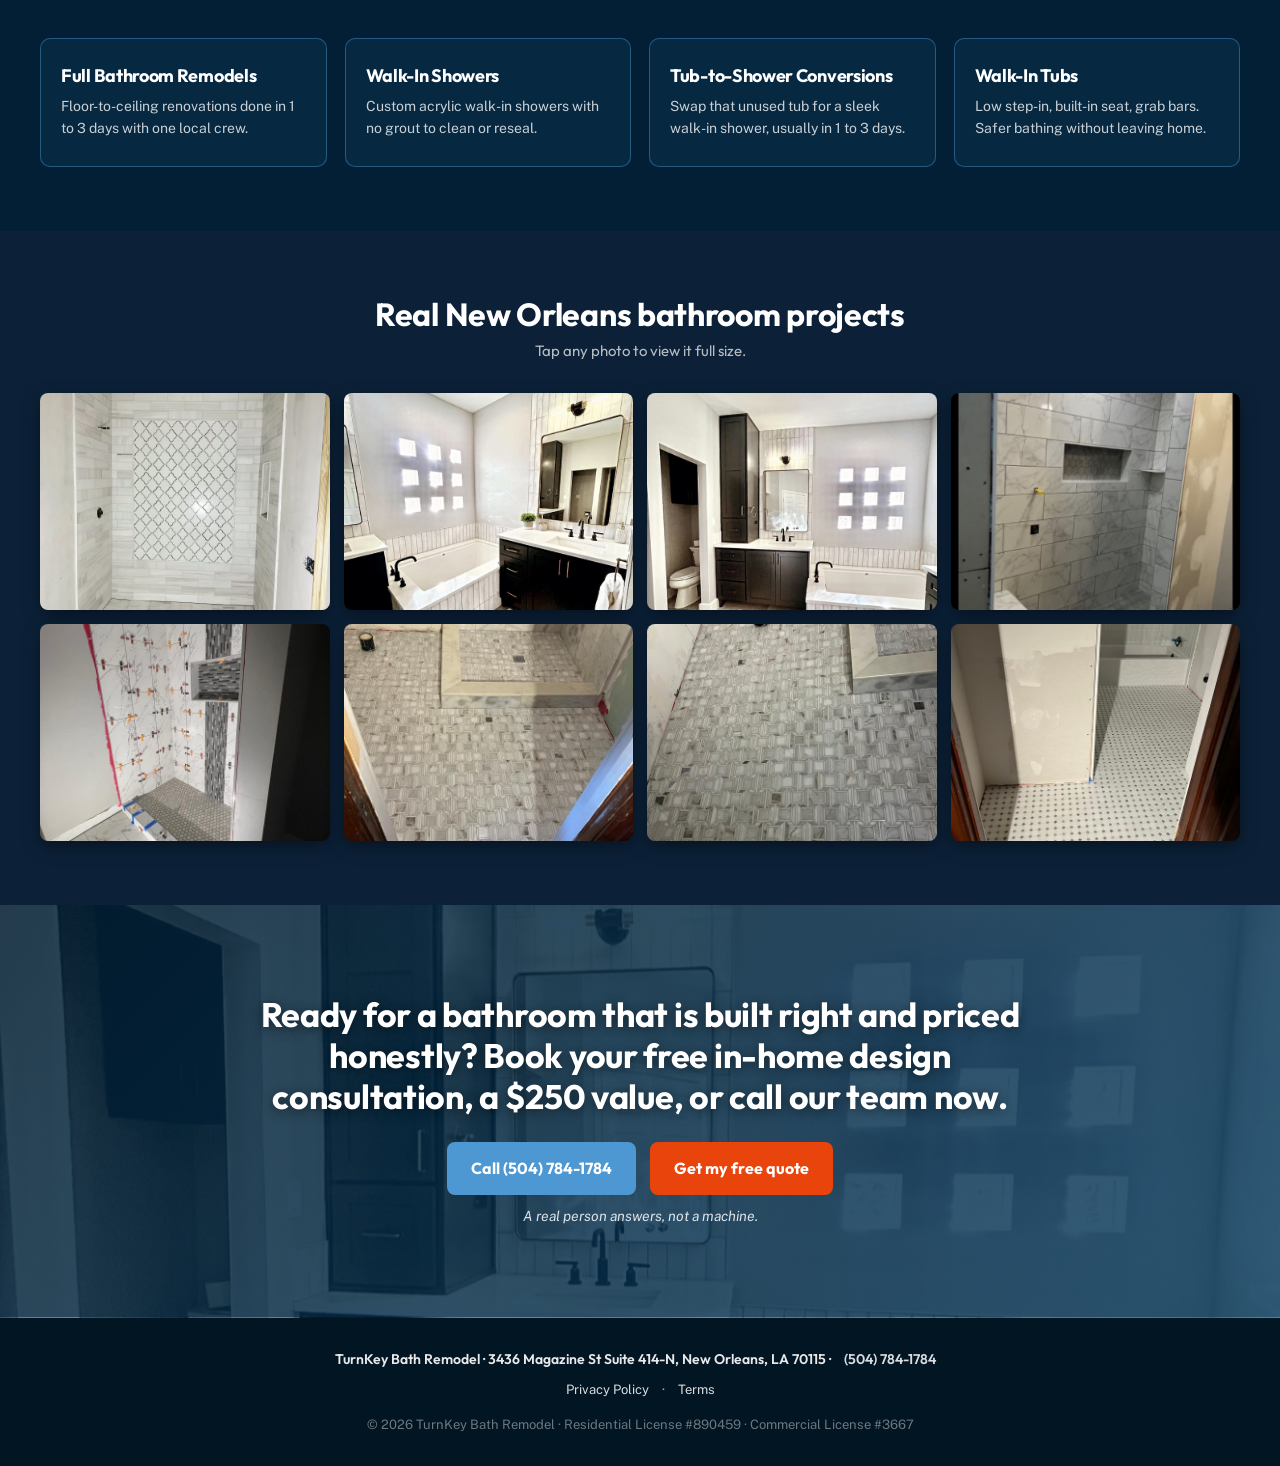
==== commit d158c68a: "Body sections 2-col with image, all 3 videos on every page" ====
--- a/bathroom-remodeling-contractor.html
+++ b/bathroom-remodeling-contractor.html
@@ -137,7 +137,7 @@
 </section>
 
 <!-- BODY SECTIONS (single-column, periodic CTA strips, video mid-page) -->
-<section class="body-section"><div class="body-inner"><h2>What we remodel</h2><p>We remodel bathrooms and only bathrooms: full bathroom remodels, shower installations, shower replacements, tub-to-shower conversions, bathtub replacements, walk-in tubs, and barrier-free showers. Because bathrooms are all we do, you get a team that knows waterproofing, ventilation, and fixture work, not a general contractor who treats your bathroom as a side job.</p></div></section><section class="body-section"><div class="body-inner"><h2>Why New Orleans homeowners choose a specialist</h2><p>We are locally owned and have worked in homes from Lakeview to the Garden District, Metairie to Mandeville. We understand what older New Orleans homes and our humidity do to a bathroom, and we build with premium, American-made materials chosen to hold up in this climate. Every job is backed by a lifetime guarantee on acrylic products and a 10-year workmanship guarantee.</p></div></section><section class="body-section"><div class="body-inner"><h2>Fixed-price quotes, no surprises</h2><p>Many contractors give a vague estimate and let the number creep. We do not. You get a fixed-price guaranteed quote before any work starts, so you know exactly what your remodel will cost. No change orders, no hidden fees, no bait-and-switch.</p></div></section><section class="cta-strip">
+<section class="body-section"><div class="body-inner"><div class="body-text"><h2>What we remodel</h2><p>We remodel bathrooms and only bathrooms: full bathroom remodels, shower installations, shower replacements, tub-to-shower conversions, bathtub replacements, walk-in tubs, and barrier-free showers. Because bathrooms are all we do, you get a team that knows waterproofing, ventilation, and fixture work, not a general contractor who treats your bathroom as a side job.</p></div><div class="body-img-wrap"><img class="body-img" src="images-finished-bath/IMG_3186.jpg" alt="Full bathroom remodel by TurnKey, New Orleans" loading="lazy"></div></div></section><section class="body-section body-section--flip"><div class="body-inner"><div class="body-text"><h2>Why New Orleans homeowners choose a specialist</h2><p>We are locally owned and have worked in homes from Lakeview to the Garden District, Metairie to Mandeville. We understand what older New Orleans homes and our humidity do to a bathroom, and we build with premium, American-made materials chosen to hold up in this climate. Every job is backed by a lifetime guarantee on acrylic products and a 10-year workmanship guarantee.</p></div><div class="body-img-wrap"><img class="body-img" src="images-finished-bath/IMG_3184.jpg" alt="Locally owned New Orleans bathroom remodeler" loading="lazy"></div></div></section><section class="body-section"><div class="body-inner"><div class="body-text"><h2>Fixed-price quotes, no surprises</h2><p>Many contractors give a vague estimate and let the number creep. We do not. You get a fixed-price guaranteed quote before any work starts, so you know exactly what your remodel will cost. No change orders, no hidden fees, no bait-and-switch.</p></div><div class="body-img-wrap"><img class="body-img" src="images-finished-bath/PHOTO-2023-11-14-12-50-22_a.jpg" alt="Fixed-price bathroom remodel install" loading="lazy"></div></div></section><section class="cta-strip">
   <div class="cta-strip-inner">
     <div class="cta-strip-text">
       <strong>Get your fixed-price quote.</strong>
@@ -148,15 +148,28 @@
       <a class="cta-quote" href="#quote-form">Get my free quote</a>
     </div>
   </div>
-</section><section class="body-section"><div class="body-inner"><h2>Done in days, not weeks</h2><p>Most of our projects are completed in 1 to 3 days, and many in as little as a single day. You keep your home and your routine instead of living around a job site for weeks.</p></div></section><section class="video-block">
+</section><section class="body-section body-section--flip"><div class="body-inner"><div class="body-text"><h2>Done in days, not weeks</h2><p>Most of our projects are completed in 1 to 3 days, and many in as little as a single day. You keep your home and your routine instead of living around a job site for weeks.</p></div><div class="body-img-wrap"><img class="body-img" src="images-finished-bath/PHOTO-2023-11-14-12-50-27.jpg" alt="Bathroom remodel finished in days, Metairie" loading="lazy"></div></div></section><section class="video-block">
   <div class="video-inner">
-    <h2>See a TurnKey bathroom remodel come together</h2>
-    <p class="video-sub">AI montage of finished bathroom remodels by our New Orleans team.</p>
-    <div class="video-wrap">
-      <video src="page1-video.mp4" muted loop playsinline controls></video>
-    </div>
-  </div>
-</section><section class="body-section"><div class="body-inner"><h2>Licensed, insured, and local</h2><p>TurnKey Bath Remodel is fully licensed and insured: Residential License #890459 and Commercial License #3667. We are lifelong members of this community, we answer our own phone, and we treat every project as if it were in our own home. That is part of how we earned a 4.9 Google rating and hundreds of five-star reviews from New Orleans neighbors.</p></div></section><section class="body-section"><div class="body-inner"><h2>0% financing</h2><p>A new bathroom should fit your budget, not strain it. We offer 0% financing so you can move forward with flexible monthly payments.</p></div></section><section class="cta-strip">
+    <h2>See TurnKey bathroom projects come to life</h2>
+    <p class="video-sub">Real installs by our New Orleans team: full remodels, shower conversions, and walk-in tubs.</p>
+    <div class="video-grid"><div class="video-tile">
+      <div class="video-wrap">
+        <video src="page1-video.mp4" muted loop playsinline controls preload="metadata"></video>
+      </div>
+      <div class="video-tile-label">Bathroom Remodeling Contractor</div>
+    </div><div class="video-tile">
+      <div class="video-wrap">
+        <video src="page2-video.mp4" muted loop playsinline controls preload="metadata"></video>
+      </div>
+      <div class="video-tile-label">Bathtub & Shower Remodeling</div>
+    </div><div class="video-tile">
+      <div class="video-wrap">
+        <video src="page3-video.mp4" muted loop playsinline controls preload="metadata"></video>
+      </div>
+      <div class="video-tile-label">Walk-In Tub Installation</div>
+    </div></div>
+  </div>
+</section><section class="body-section"><div class="body-inner"><div class="body-text"><h2>Licensed, insured, and local</h2><p>TurnKey Bath Remodel is fully licensed and insured: Residential License #890459 and Commercial License #3667. We are lifelong members of this community, we answer our own phone, and we treat every project as if it were in our own home. That is part of how we earned a 4.9 Google rating and hundreds of five-star reviews from New Orleans neighbors.</p></div><div class="body-img-wrap"><img class="body-img" src="images-finished-bath/PHOTO-2023-11-14-12-50-28.jpg" alt="Licensed New Orleans bathroom remodeling crew" loading="lazy"></div></div></section><section class="body-section body-section--flip"><div class="body-inner"><div class="body-text"><h2>0% financing</h2><p>A new bathroom should fit your budget, not strain it. We offer 0% financing so you can move forward with flexible monthly payments.</p></div><div class="body-img-wrap"><img class="body-img" src="images-finished-bath/PHOTO-2023-11-14-12-50-44.jpg" alt="0% financing bathroom remodel, New Orleans" loading="lazy"></div></div></section><section class="cta-strip">
   <div class="cta-strip-inner">
     <div class="cta-strip-text">
       <strong>Get your fixed-price quote.</strong>
@@ -167,7 +180,7 @@
       <a class="cta-quote" href="#quote-form">Get my free quote</a>
     </div>
   </div>
-</section><section class="body-section"><div class="body-inner"><h2>Service area</h2><p>We serve Greater New Orleans and the surrounding metro, including Lakeview, Garden District, Uptown, Metairie, Mandeville, and the Northshore.</p></div></section>
+</section><section class="body-section"><div class="body-inner"><div class="body-text"><h2>Service area</h2><p>We serve Greater New Orleans and the surrounding metro, including Lakeview, Garden District, Uptown, Metairie, Mandeville, and the Northshore.</p></div><div class="body-img-wrap"><img class="body-img" src="images-finished-bath/IMG_3187.jpg" alt="Greater New Orleans bathroom remodel service area" loading="lazy"></div></div></section>
 
 <!-- FAQ -->
 <section class="faq-block">
--- a/styles.css
+++ b/styles.css
@@ -269,17 +269,39 @@
   line-height: 1.7;
 }
 
-/* ===== BODY SECTIONS (single column, no cards, no numbers) ===== */
+/* ===== BODY SECTIONS (2-col, text + image, alternating sides) ===== */
 .body-section {
-  padding: 44px 24px;
-  background: var(--white);
-}
-.body-section:nth-of-type(even-of-type) { background: var(--gray); }
-/* Alternating zebra via nth-child fallback */
+  padding: 56px 24px;
+  background: var(--white);
+}
 .body-section + .body-section { border-top: 1px solid var(--gray-2); }
 .body-inner {
-  max-width: 760px;
+  max-width: 1100px;
   margin: 0 auto;
+  display: grid;
+  grid-template-columns: 1fr 1fr;
+  gap: 48px;
+  align-items: center;
+}
+.body-section--flip .body-inner {
+  direction: rtl;
+}
+.body-section--flip .body-inner > * {
+  direction: ltr;
+}
+.body-text { min-width: 0; }
+.body-img-wrap {
+  border-radius: 14px;
+  overflow: hidden;
+  box-shadow: 0 14px 36px rgba(2,31,53,.18);
+  aspect-ratio: 4 / 3;
+  background: var(--gray-2);
+}
+.body-img {
+  display: block;
+  width: 100%;
+  height: 100%;
+  object-fit: cover;
 }
 .body-section h2 {
   font-size: clamp(24px, 2.8vw, 30px);
@@ -302,6 +324,15 @@
   font-size: 17px;
   color: var(--text);
   line-height: 1.75;
+}
+@media (max-width: 820px) {
+  .body-section { padding: 40px 20px; }
+  .body-inner {
+    grid-template-columns: 1fr;
+    gap: 24px;
+  }
+  .body-section--flip .body-inner { direction: ltr; }
+  .body-img-wrap { order: -1; }
 }
 
 /* ===== PERIODIC CTA STRIP ===== */
@@ -338,14 +369,14 @@
   .cta-strip .cta-row a { flex: 1; }
 }
 
-/* ===== VIDEO BLOCK (single video, centered) ===== */
+/* ===== VIDEO BLOCK (3-up grid, all 3 page videos on every page) ===== */
 .video-block {
   padding: 60px 24px;
   background: #0c2138;
   color: var(--white);
 }
 .video-inner {
-  max-width: 760px;
+  max-width: 1200px;
   margin: 0 auto;
   text-align: center;
 }
@@ -357,13 +388,26 @@
 .video-sub {
   color: rgba(255,255,255,.75);
   font-size: 15px;
-  margin-bottom: 24px;
-  font-family: 'Outfit', sans-serif;
+  margin-bottom: 28px;
+  font-family: 'Outfit', sans-serif;
+}
+.video-grid {
+  display: grid;
+  grid-template-columns: repeat(3, 1fr);
+  gap: 22px;
+}
+.video-tile { display: flex; flex-direction: column; gap: 10px; }
+.video-tile-label {
+  font-family: 'Outfit', sans-serif;
+  font-weight: 600;
+  font-size: 14px;
+  color: rgba(255,255,255,.78);
+  letter-spacing: .3px;
 }
 .video-wrap {
-  border-radius: 14px;
+  border-radius: 12px;
   overflow: hidden;
-  box-shadow: 0 20px 50px rgba(0,0,0,.45);
+  box-shadow: 0 16px 40px rgba(0,0,0,.45);
   background: #000;
 }
 .video-wrap video {
@@ -371,6 +415,9 @@
   width: 100%;
   aspect-ratio: 16 / 9;
   object-fit: cover;
+}
+@media (max-width: 820px) {
+  .video-grid { grid-template-columns: 1fr; gap: 18px; }
 }
 
 /* ===== TESTIMONIALS ===== */
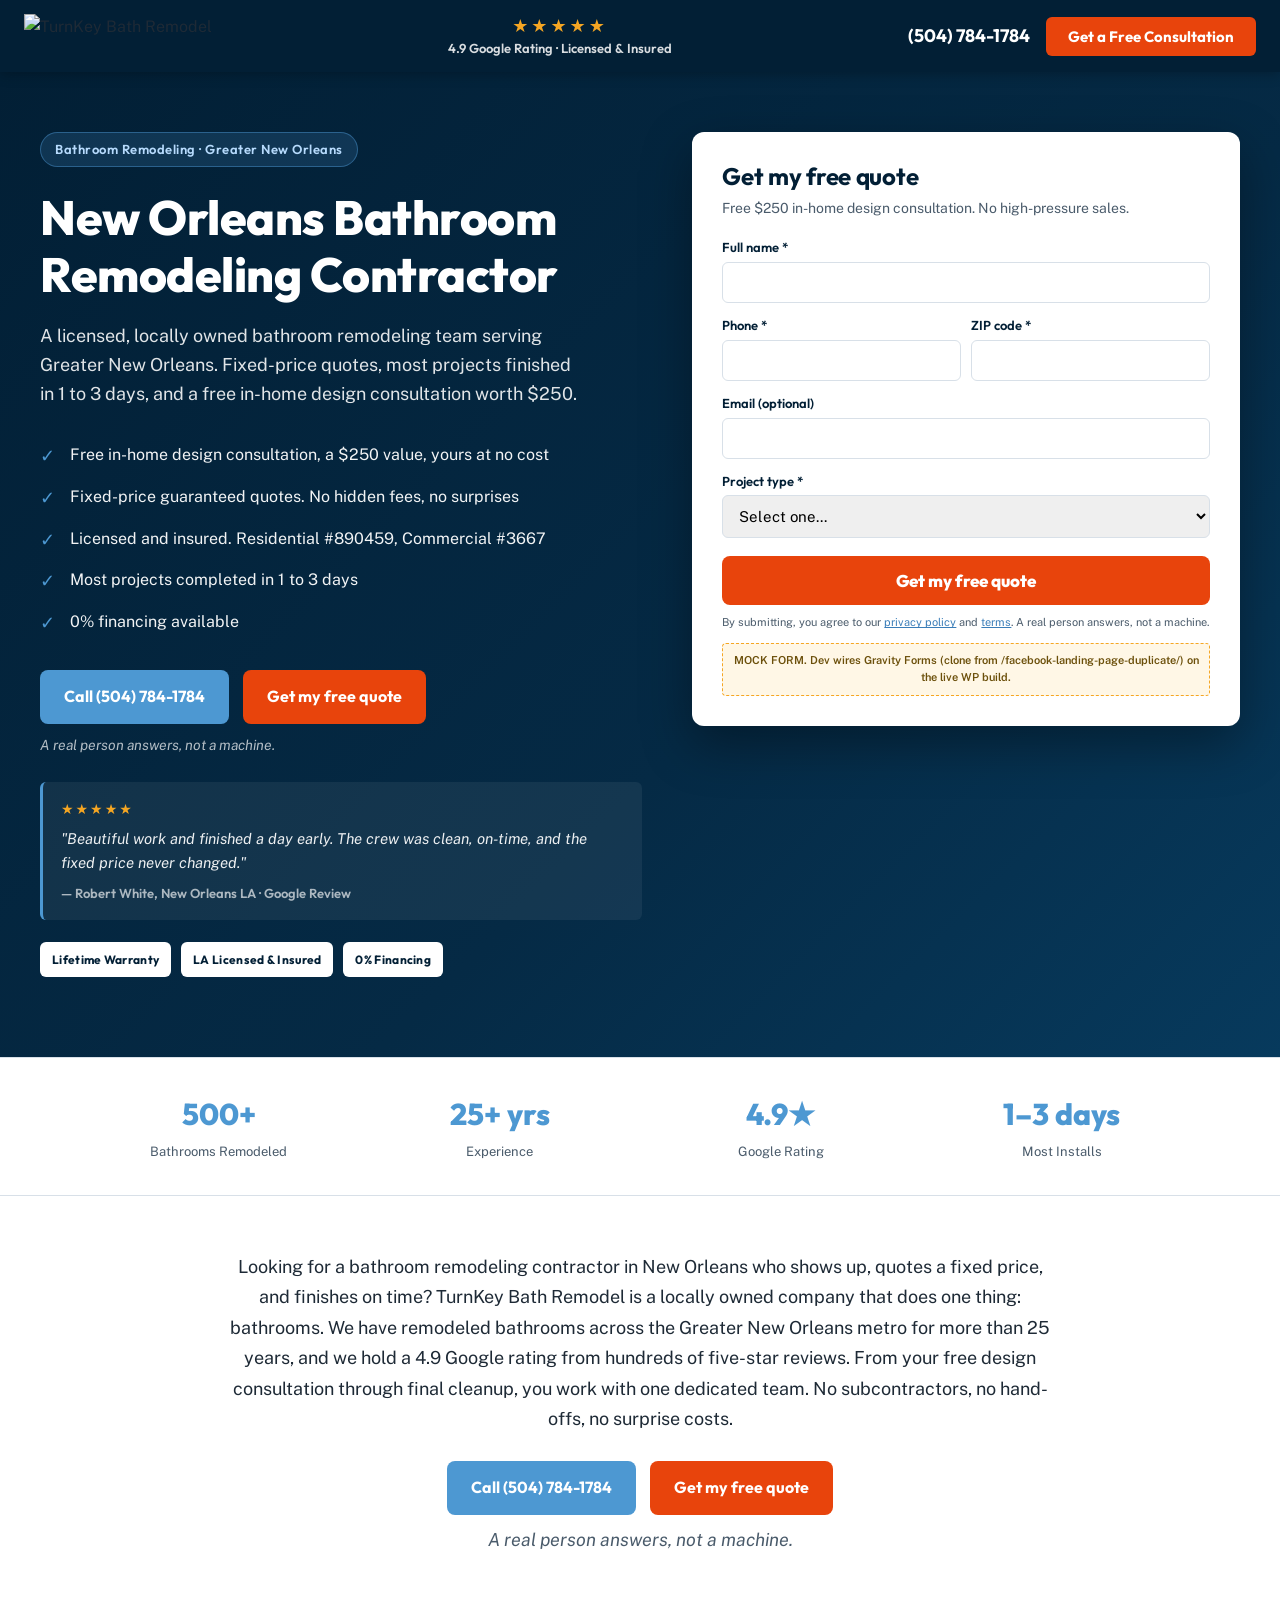
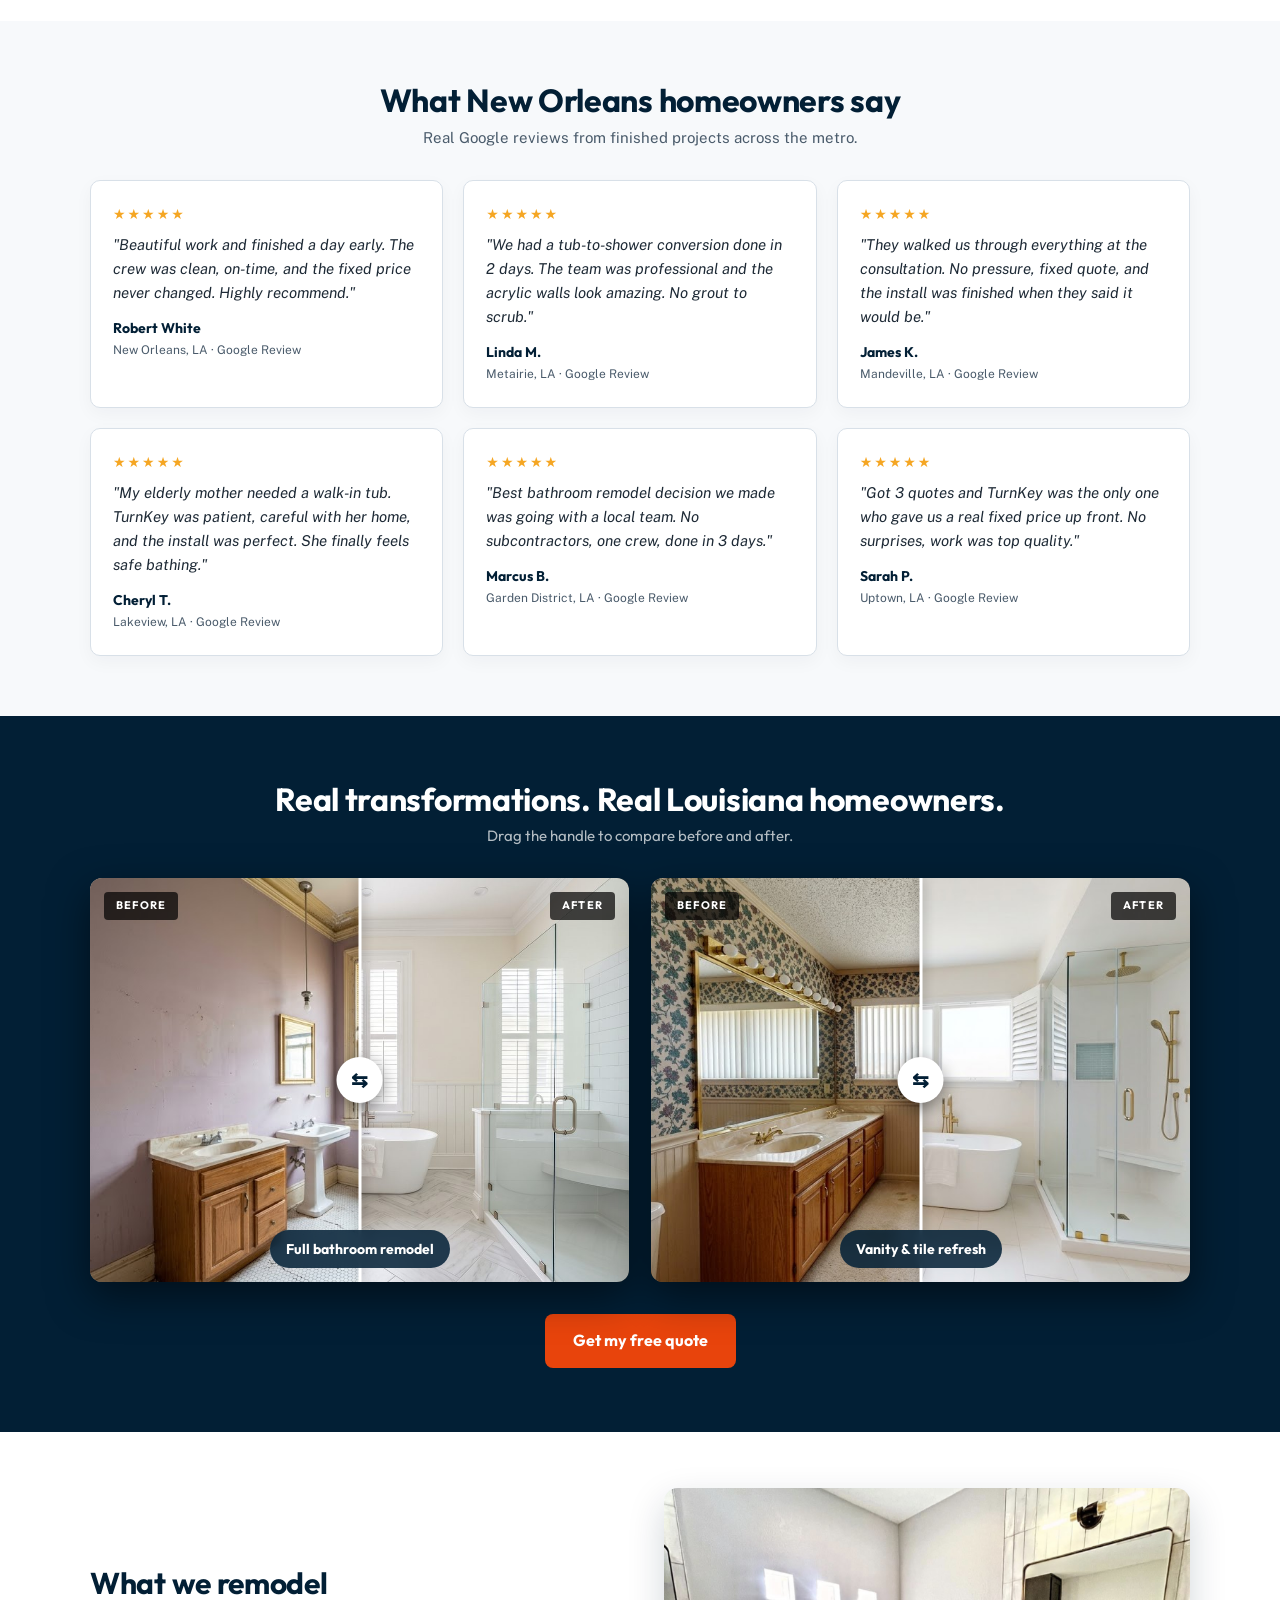
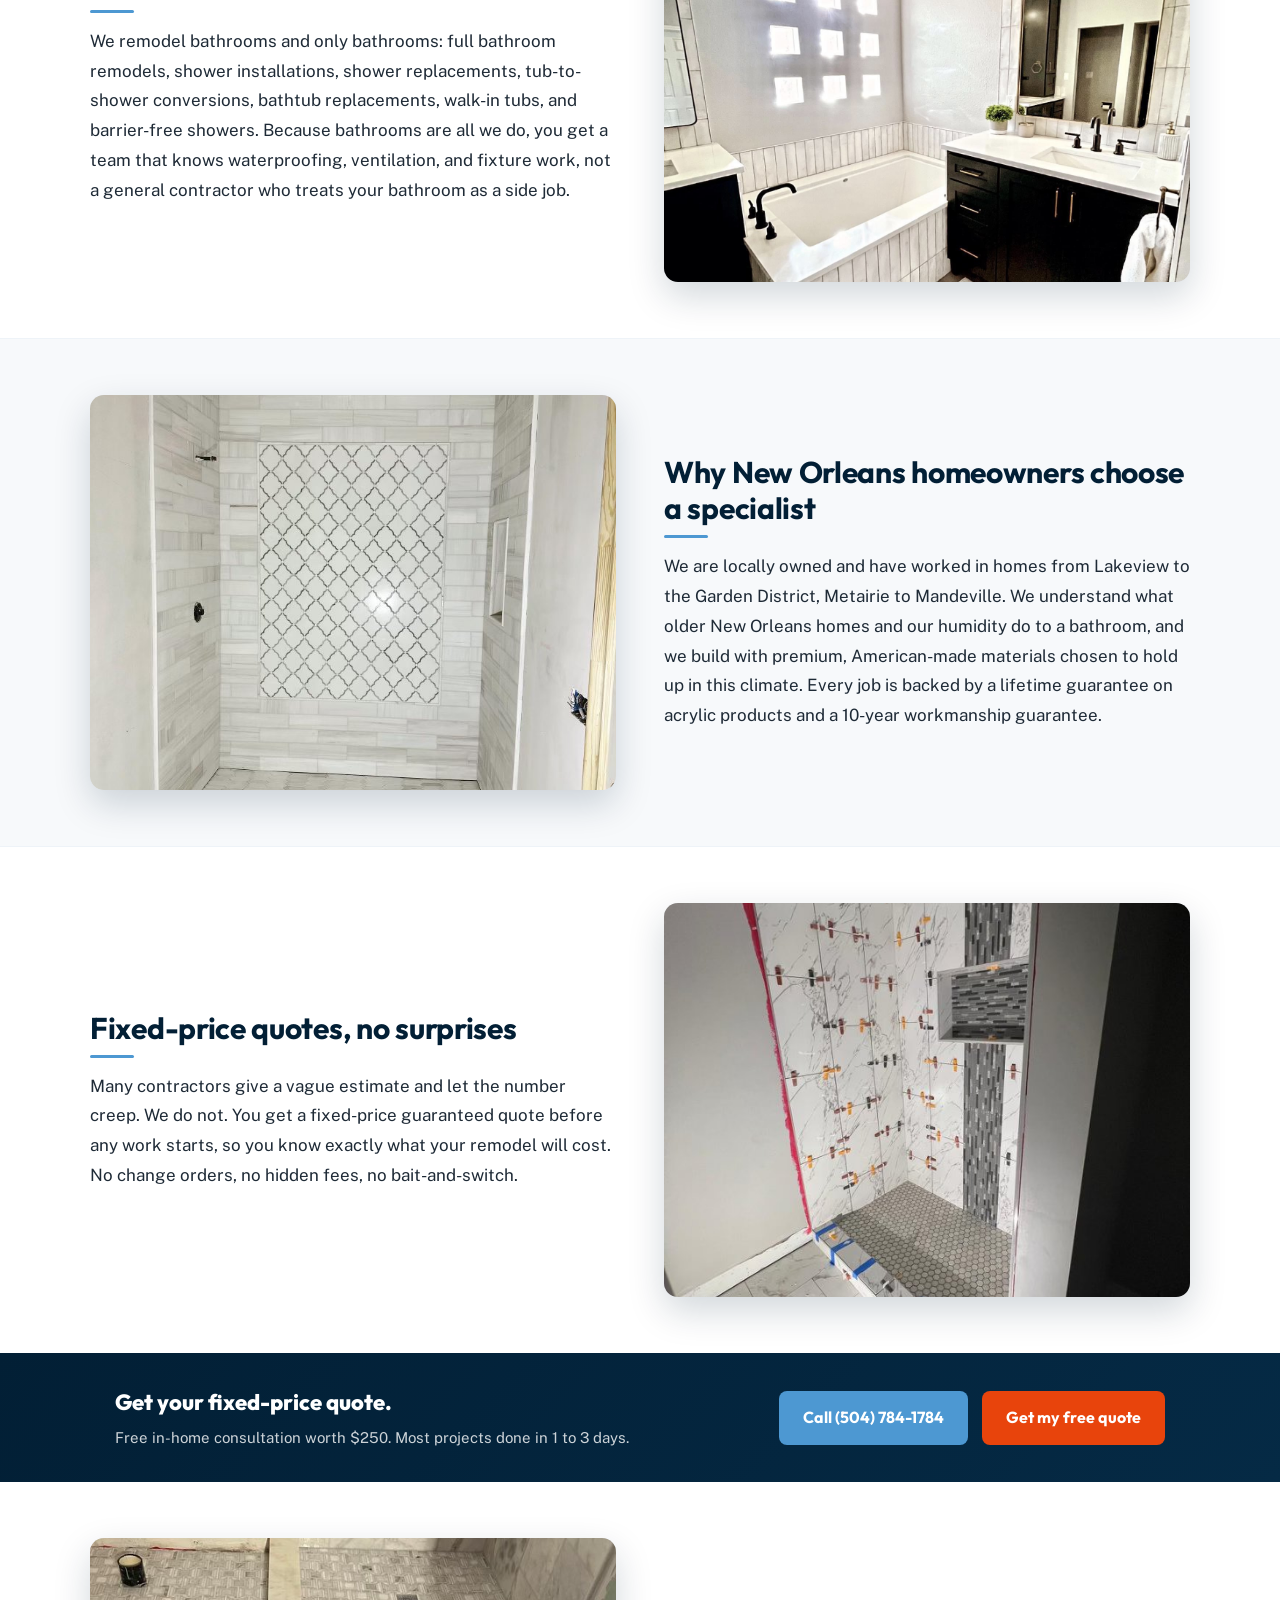
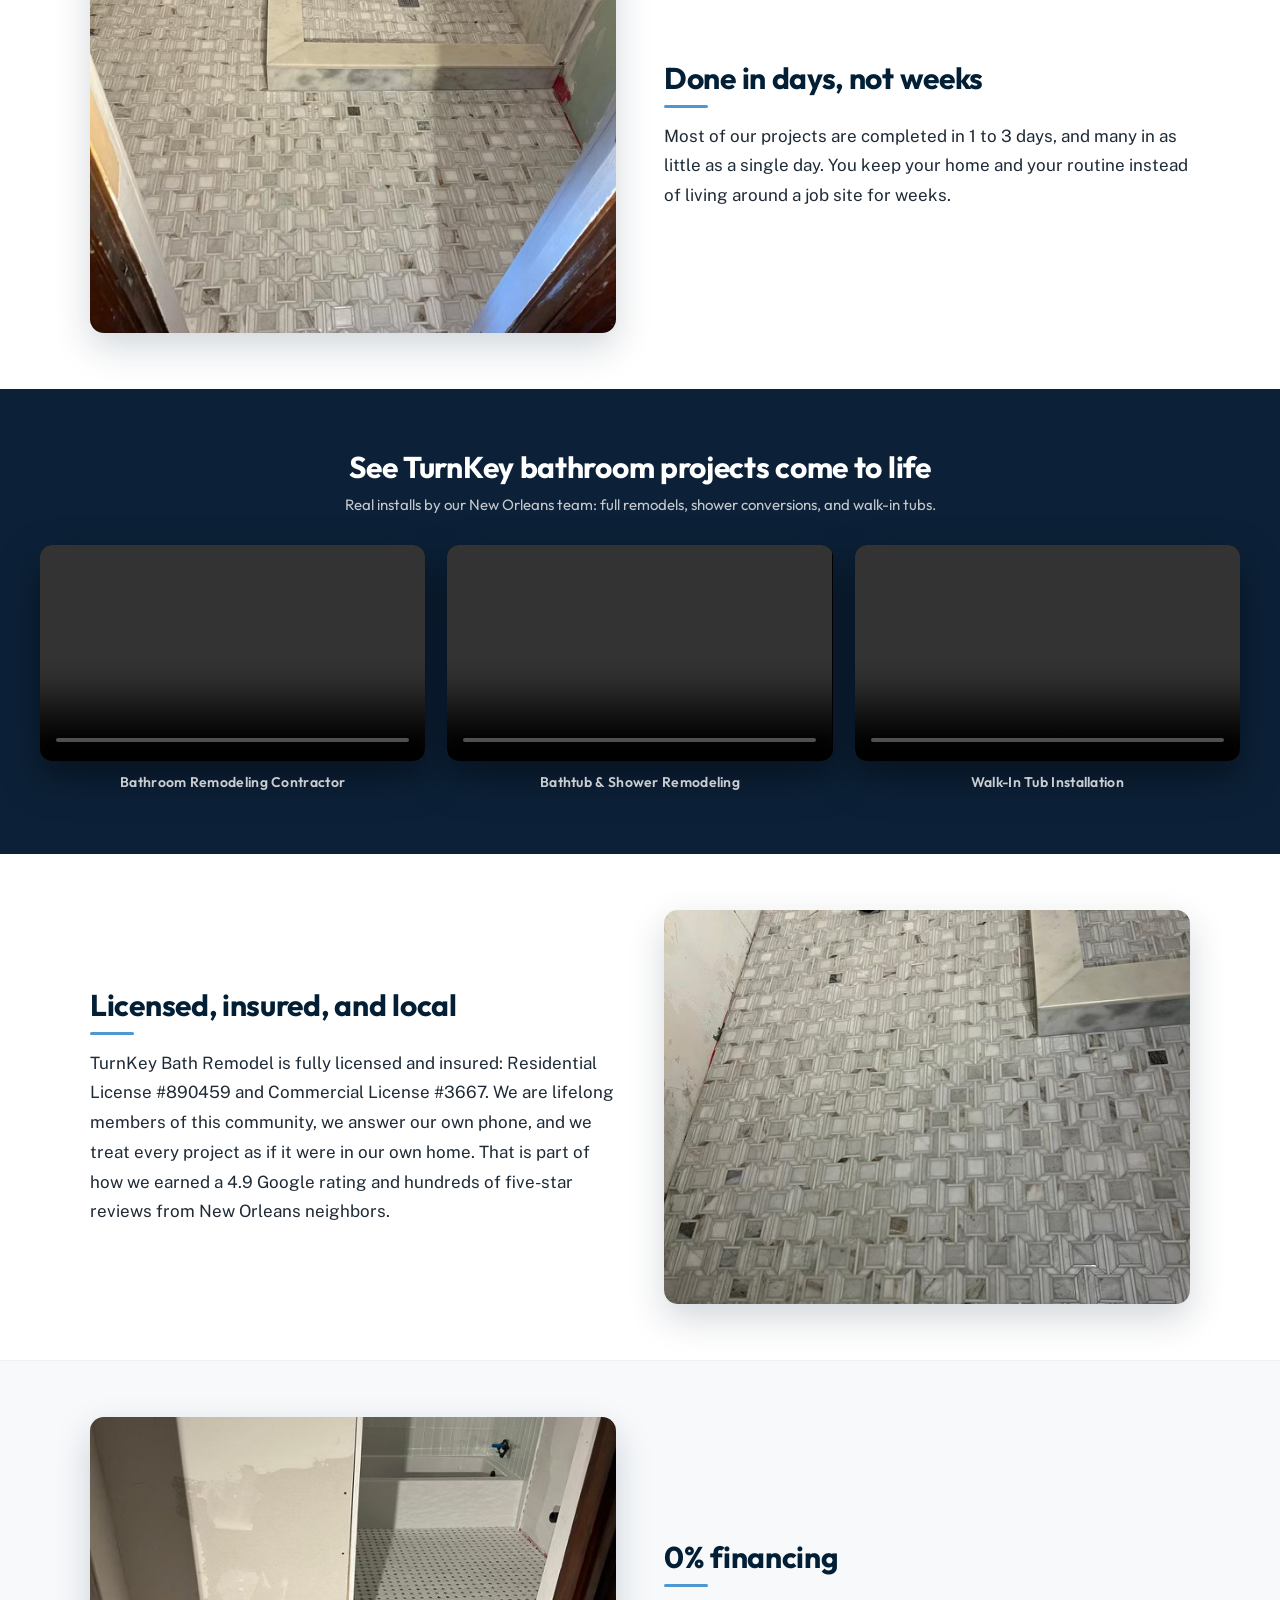
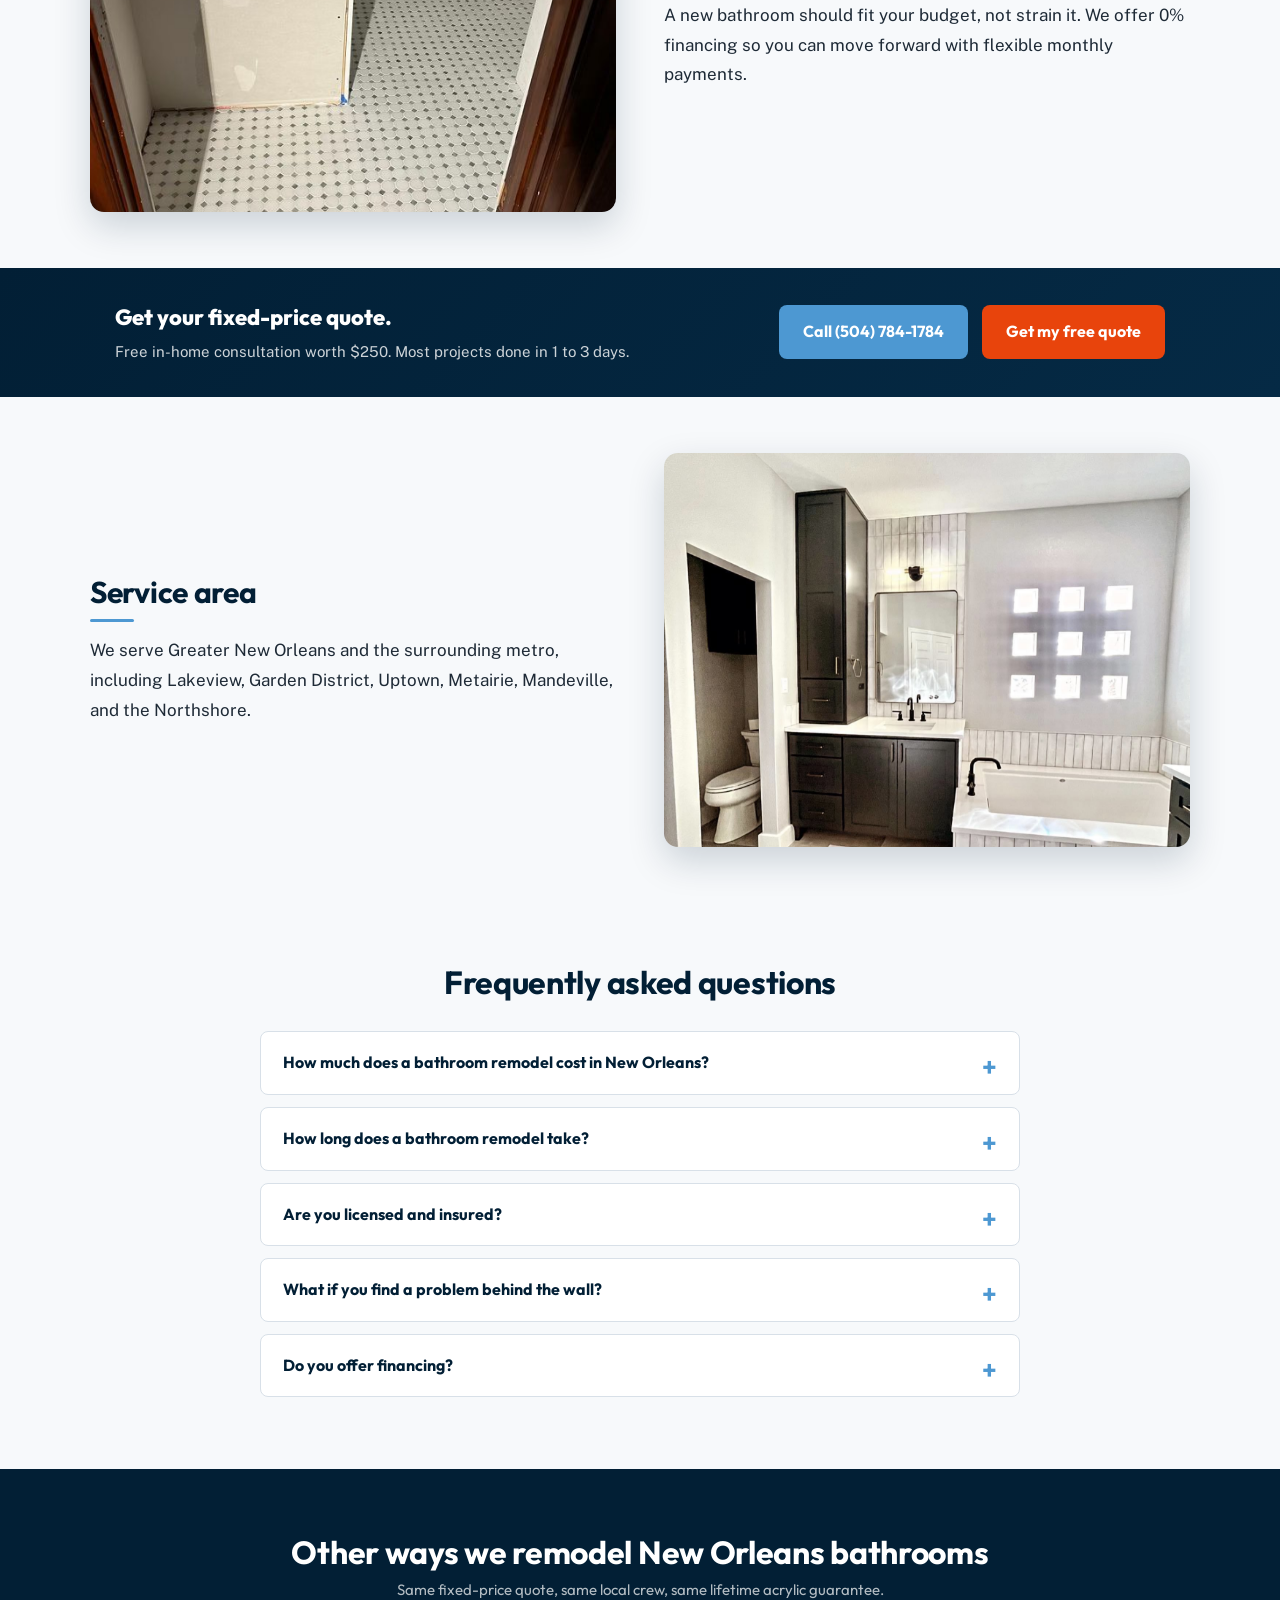
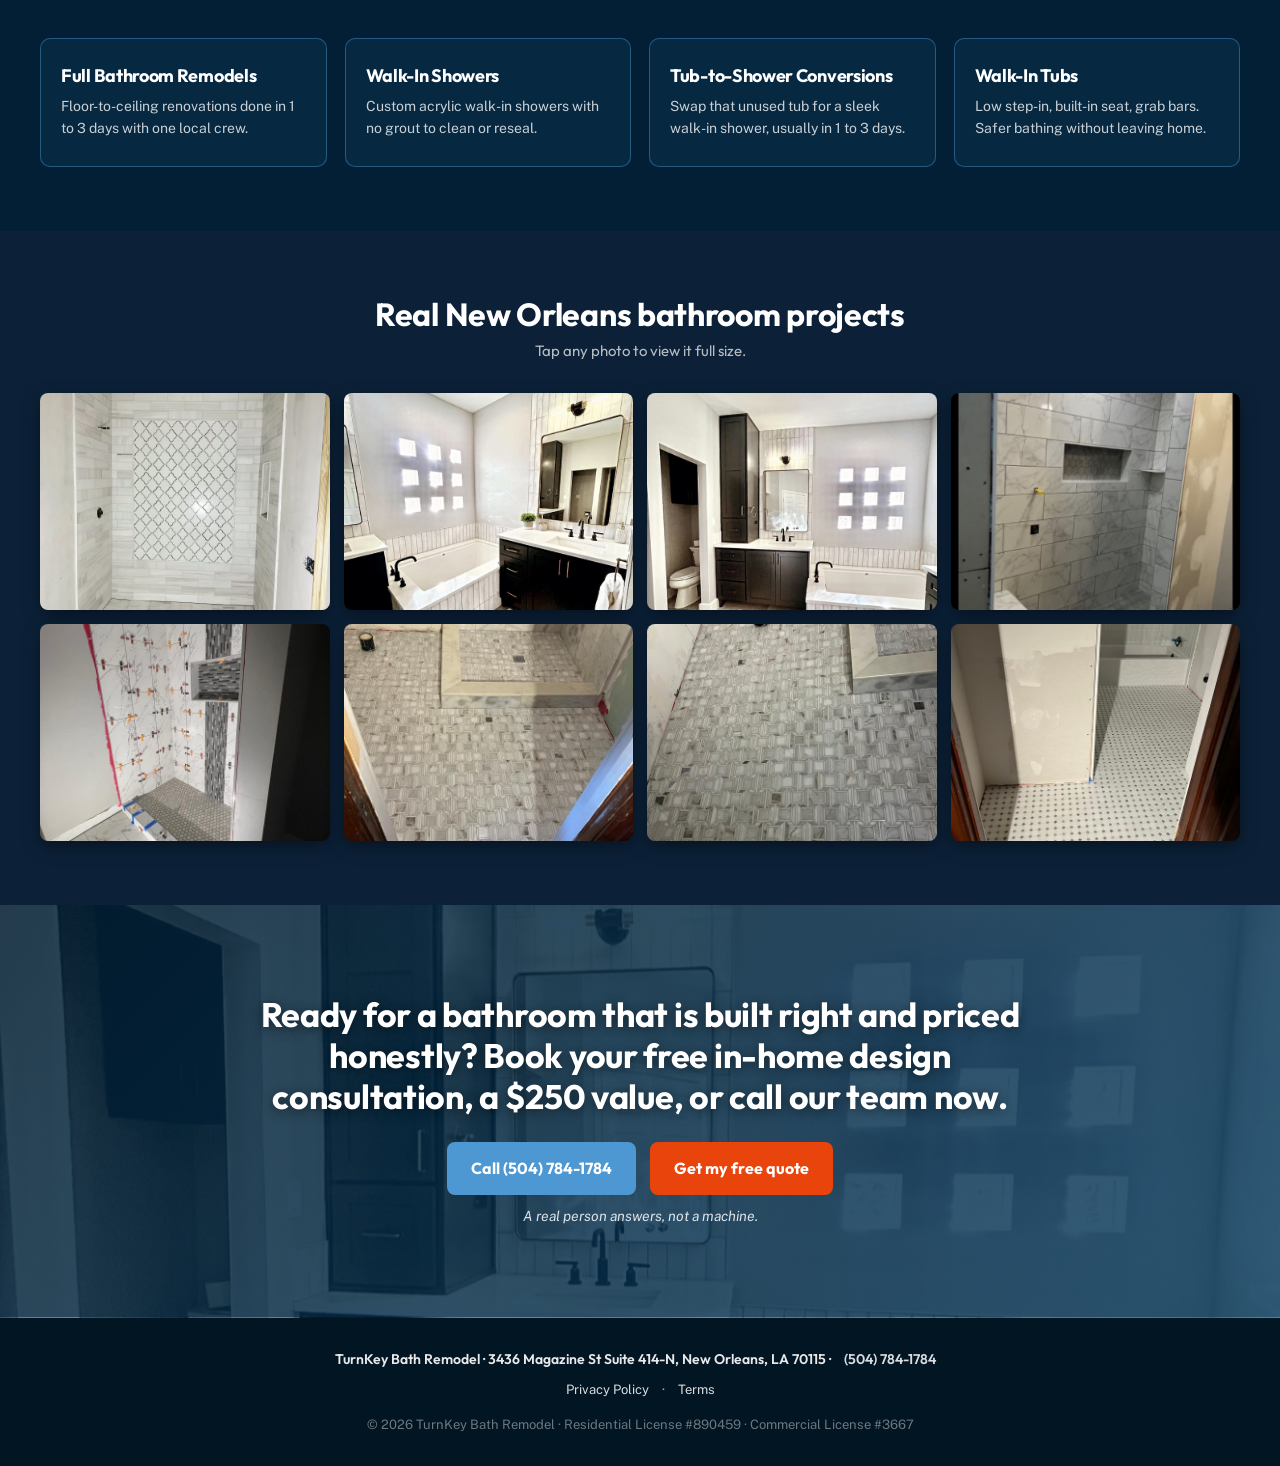
==== commit 0a391629: "Body sections: flex layout for reliable side-by-side; cache-bust styles" ====
--- a/bathroom-remodeling-contractor.html
+++ b/bathroom-remodeling-contractor.html
@@ -6,7 +6,7 @@
 <title>New Orleans Bathroom Remodeling Contractor | TurnKey Bath</title>
 <meta name="description" content="Licensed New Orleans bathroom remodeling contractor. Fixed-price quotes, most projects done in 1 to 3 days, free $250 design consult. Call (504) 784-1784.">
 <link href="https://fonts.googleapis.com/css2?family=Outfit:wght@400;500;600;700;800&family=Public+Sans:wght@400;500;600&display=swap" rel="stylesheet">
-<link rel="stylesheet" href="styles.css">
+<link rel="stylesheet" href="styles.css?v=3">
 </head>
 <body>
 
--- a/styles.css
+++ b/styles.css
@@ -278,25 +278,26 @@
 .body-inner {
   max-width: 1100px;
   margin: 0 auto;
-  display: grid;
-  grid-template-columns: 1fr 1fr;
+  display: flex;
+  flex-direction: row;
   gap: 48px;
   align-items: center;
 }
-.body-section--flip .body-inner {
-  direction: rtl;
-}
-.body-section--flip .body-inner > * {
-  direction: ltr;
-}
-.body-text { min-width: 0; }
+.body-text {
+  flex: 1 1 0;
+  min-width: 0;
+}
 .body-img-wrap {
+  flex: 1 1 0;
+  min-width: 0;
   border-radius: 14px;
   overflow: hidden;
   box-shadow: 0 14px 36px rgba(2,31,53,.18);
   aspect-ratio: 4 / 3;
   background: var(--gray-2);
 }
+.body-section--flip .body-text { order: 2; }
+.body-section--flip .body-img-wrap { order: 1; }
 .body-img {
   display: block;
   width: 100%;
@@ -325,14 +326,15 @@
   color: var(--text);
   line-height: 1.75;
 }
-@media (max-width: 820px) {
+@media (max-width: 720px) {
   .body-section { padding: 40px 20px; }
   .body-inner {
-    grid-template-columns: 1fr;
+    flex-direction: column;
     gap: 24px;
   }
-  .body-section--flip .body-inner { direction: ltr; }
-  .body-img-wrap { order: -1; }
+  .body-text, .body-img-wrap { flex: 1 1 auto; width: 100%; }
+  .body-section--flip .body-text { order: 2; }
+  .body-section--flip .body-img-wrap { order: 1; }
 }
 
 /* ===== PERIODIC CTA STRIP ===== */
@@ -569,15 +571,21 @@
 .ba-label {
   position: absolute;
   bottom: 14px;
-  left: 14px;
-  right: 14px;
+  left: 50%;
+  transform: translateX(-50%);
+  max-width: calc(100% - 28px);
   text-align: center;
   font-family: 'Outfit', sans-serif;
   font-weight: 700;
   font-size: 14px;
   color: var(--white);
-  text-shadow: 0 2px 8px rgba(0,0,0,.7);
+  background: rgba(2, 31, 53, .85);
+  padding: 8px 16px;
+  border-radius: 999px;
+  backdrop-filter: blur(4px);
+  -webkit-backdrop-filter: blur(4px);
   pointer-events: none;
+  white-space: nowrap;
 }
 .ba-cta { margin-top: 32px; }
 .ba-cta .cta-quote { display: inline-flex; padding: 14px 28px; font-family: 'Outfit', sans-serif; font-weight: 700; font-size: 16px; border-radius: 8px; text-decoration: none; }
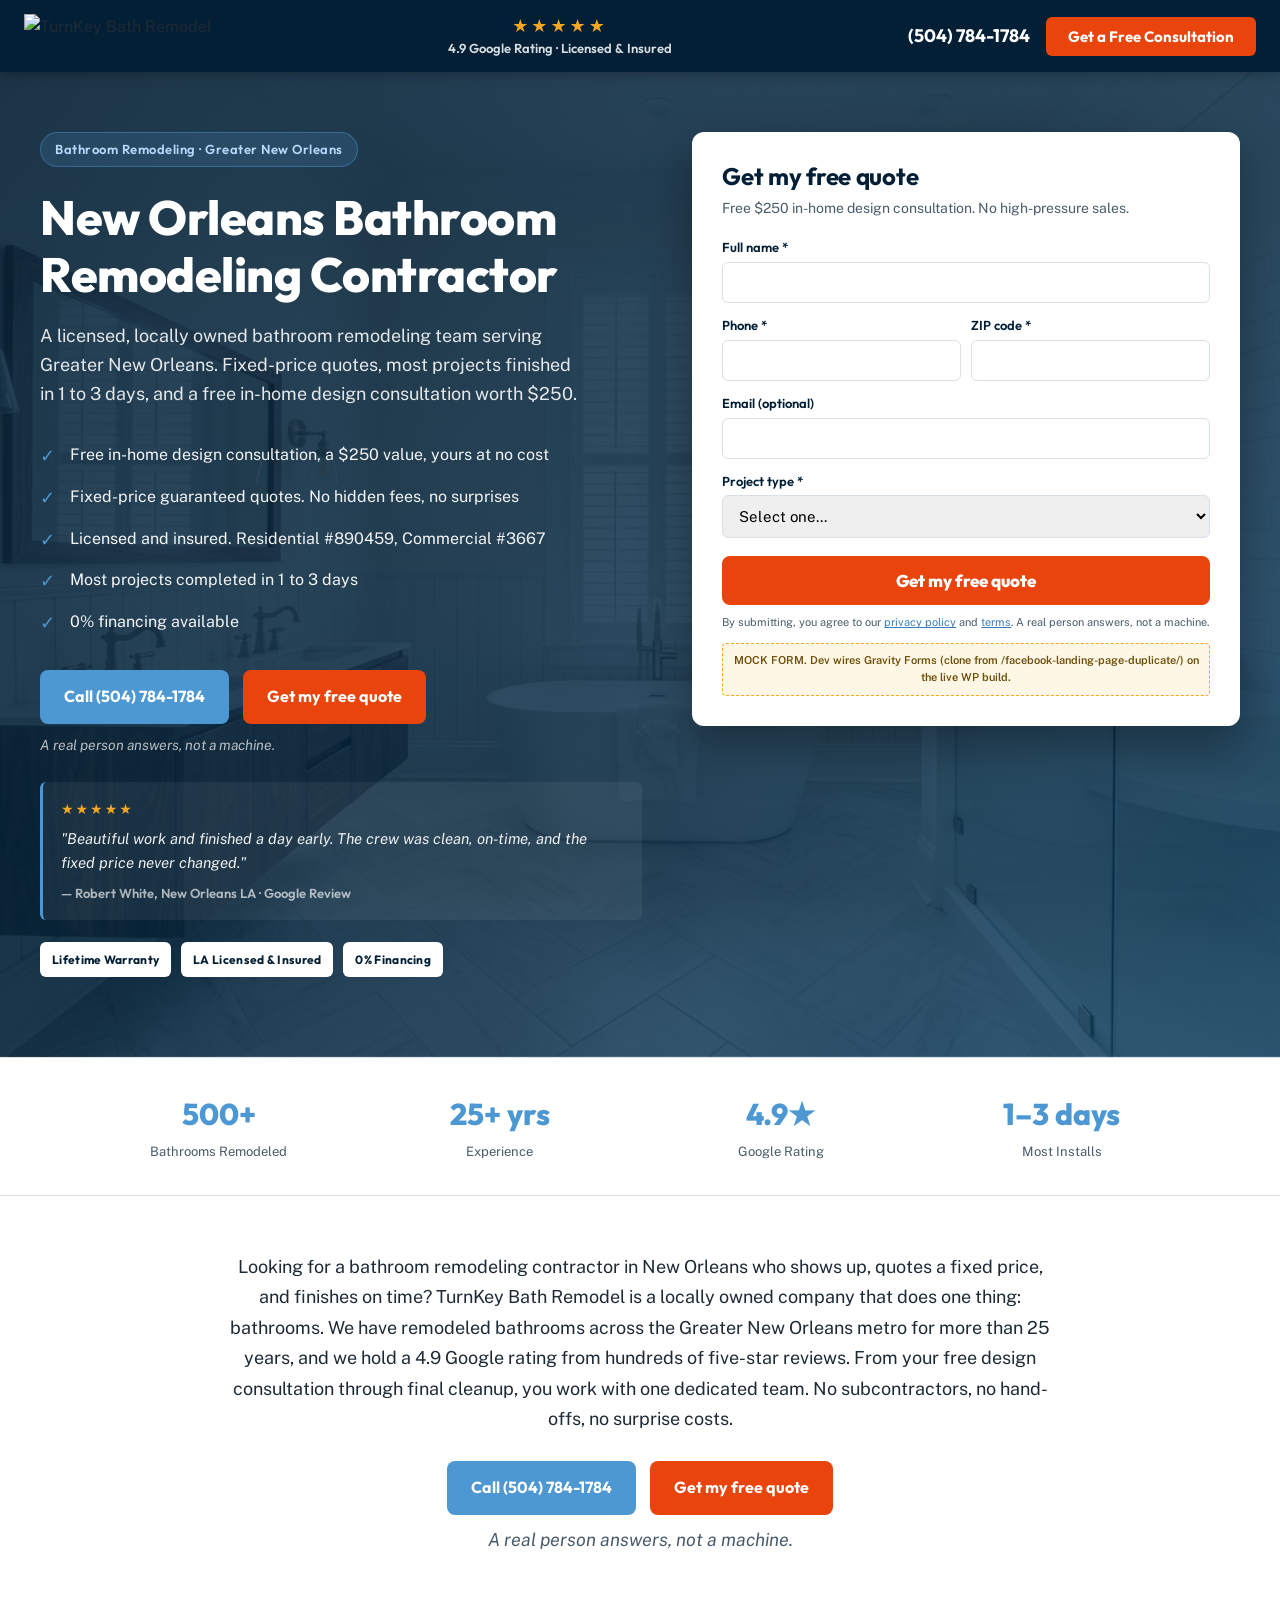
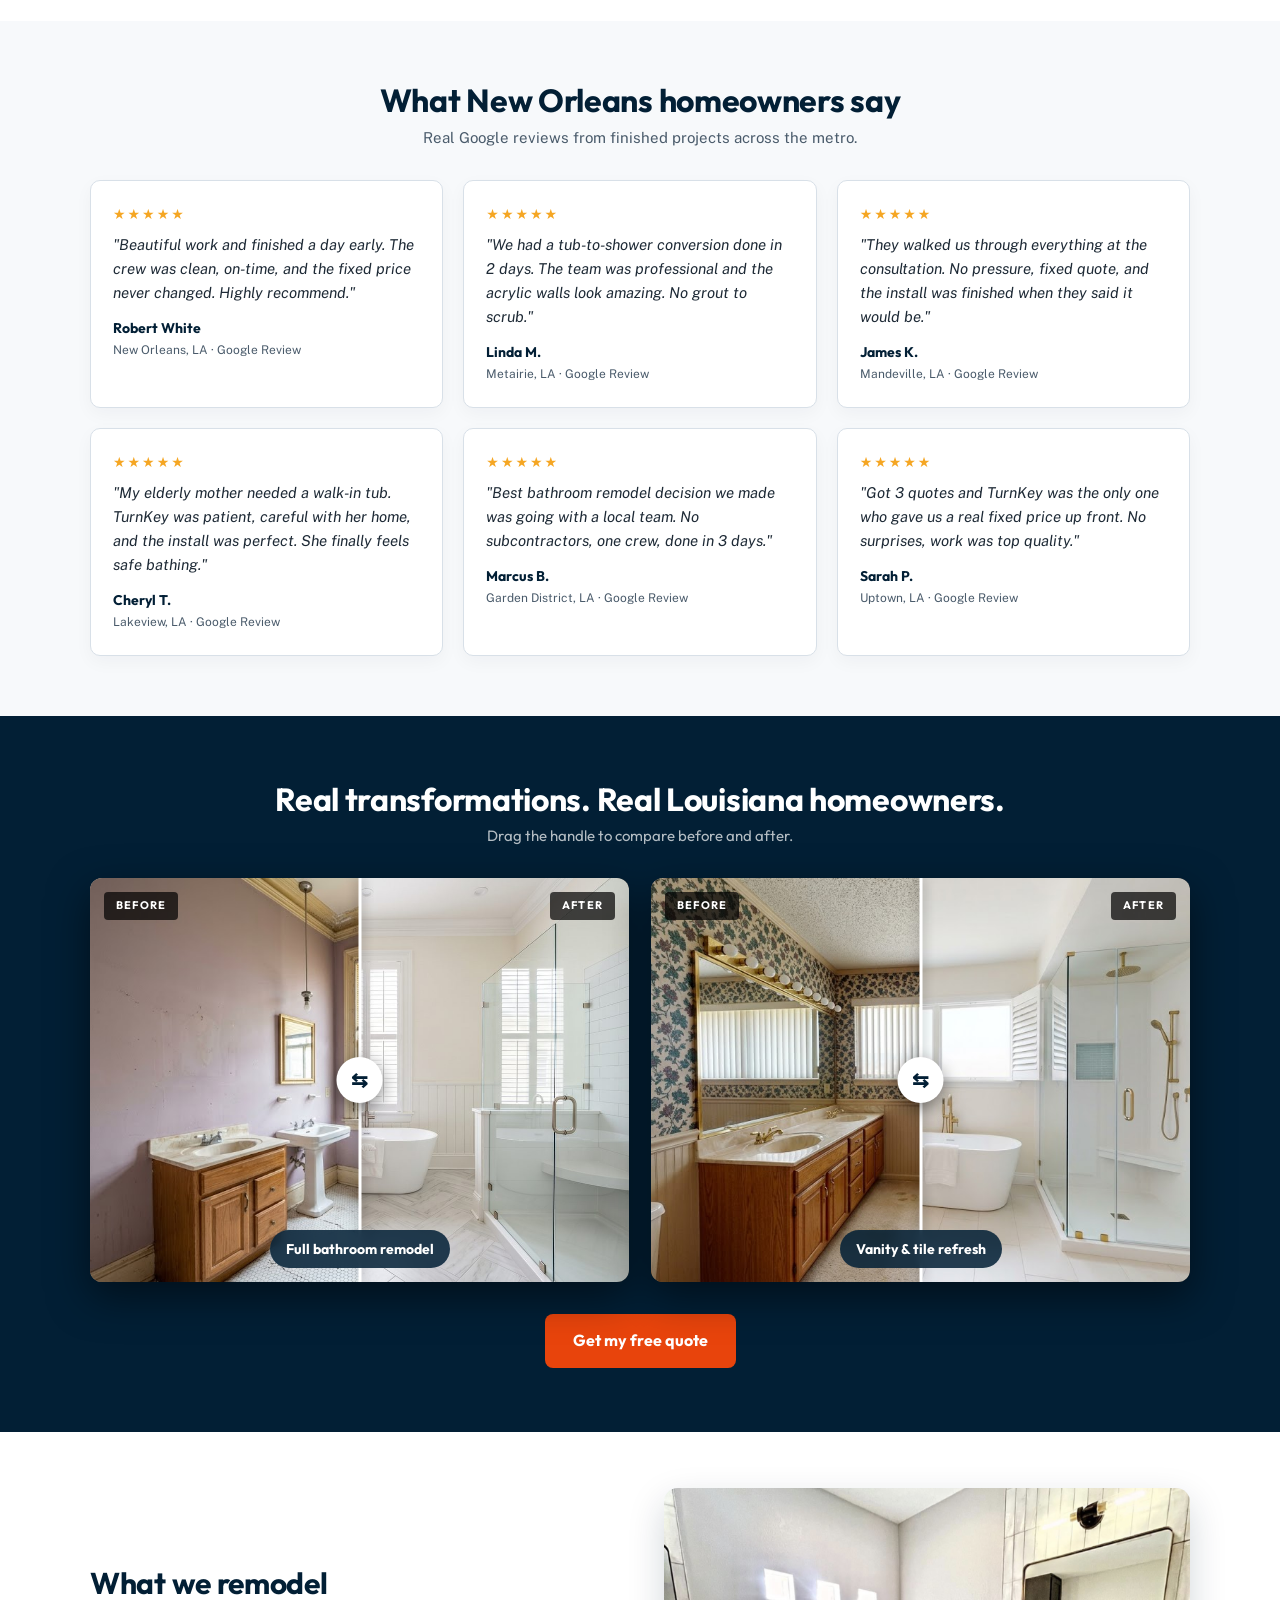
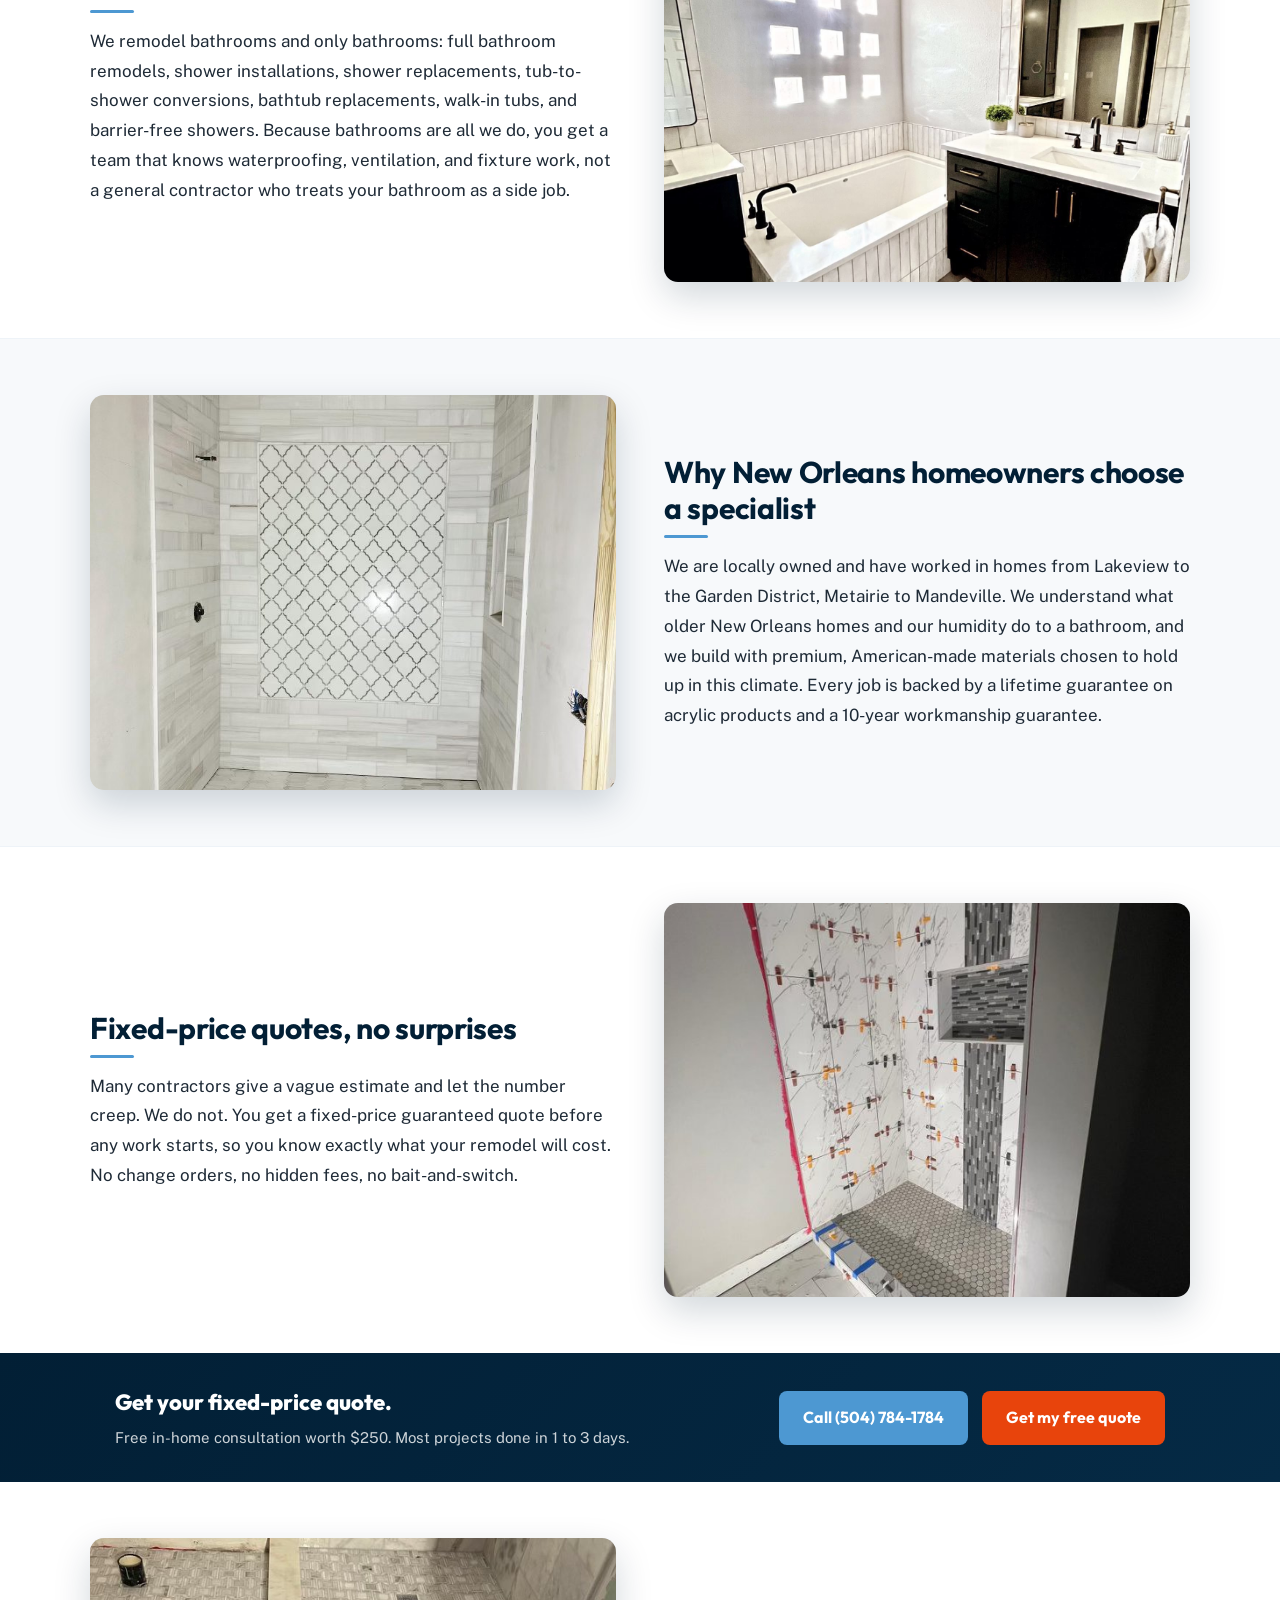
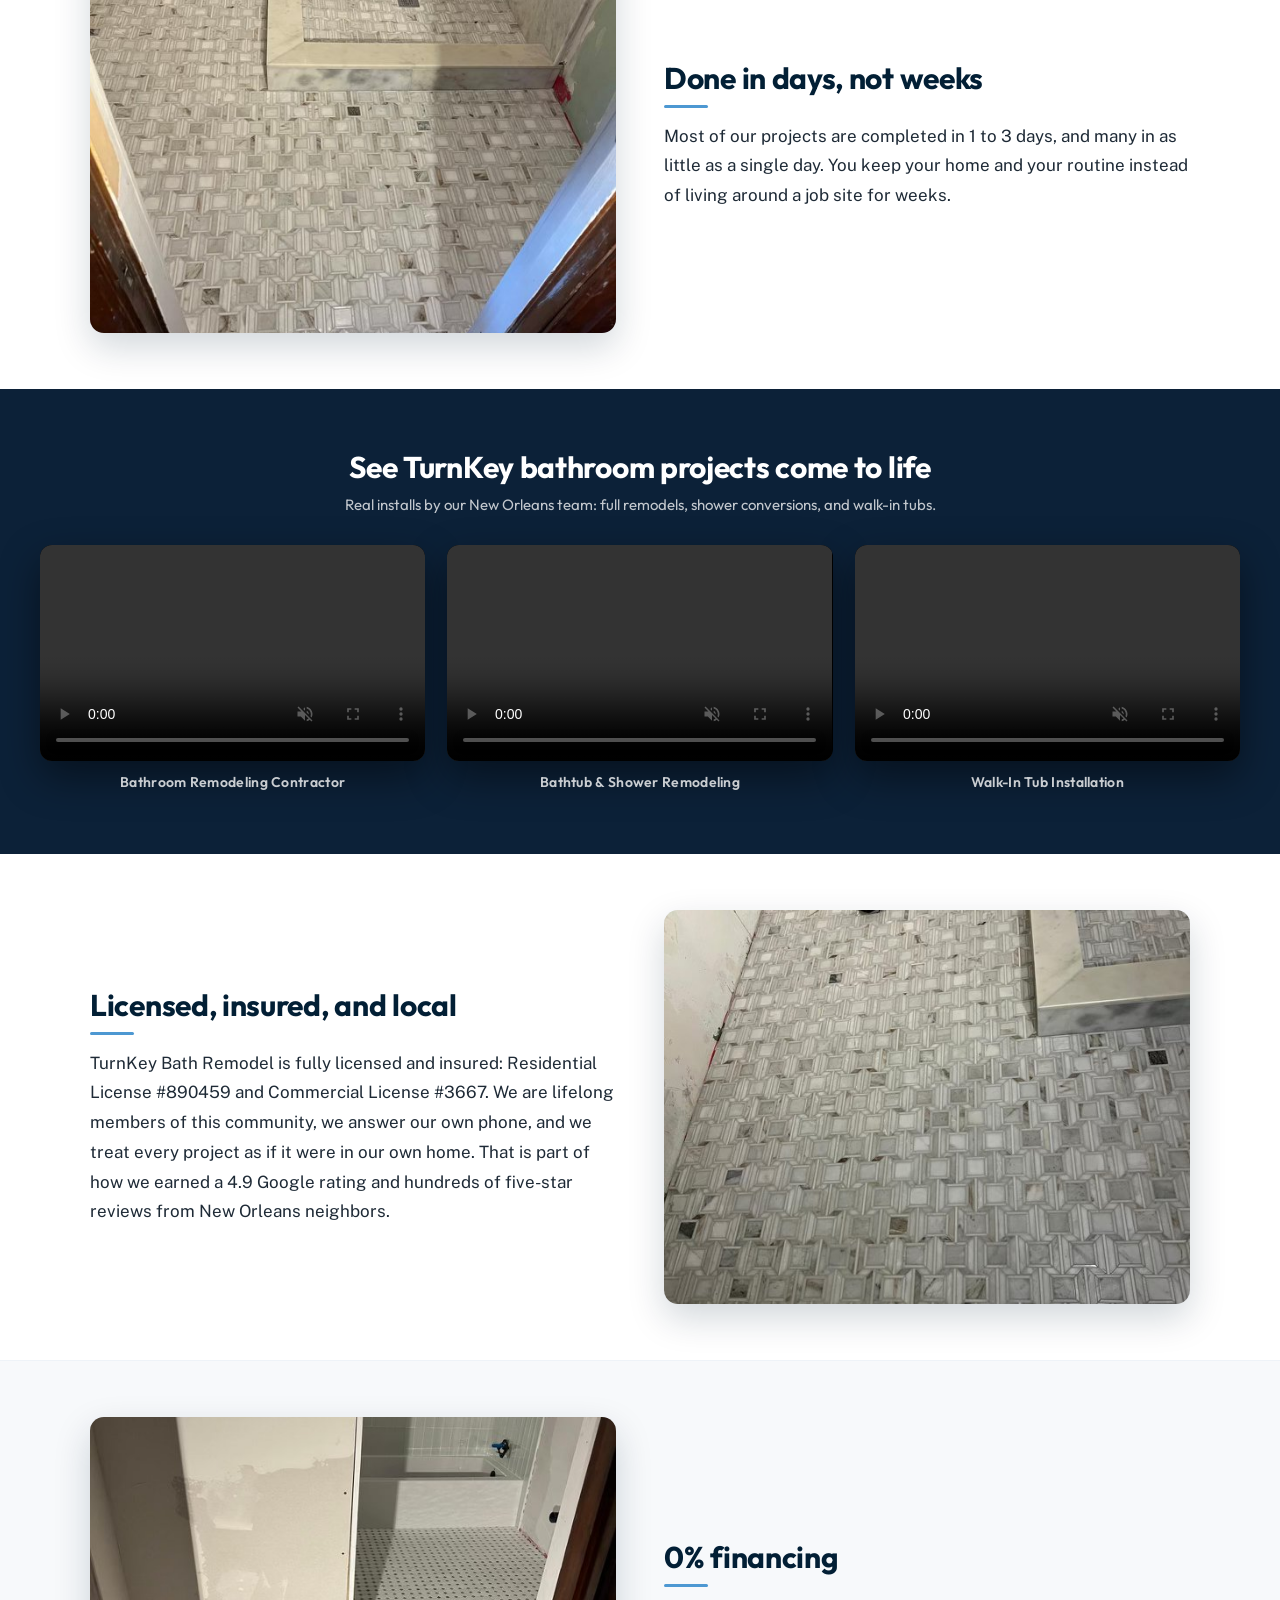
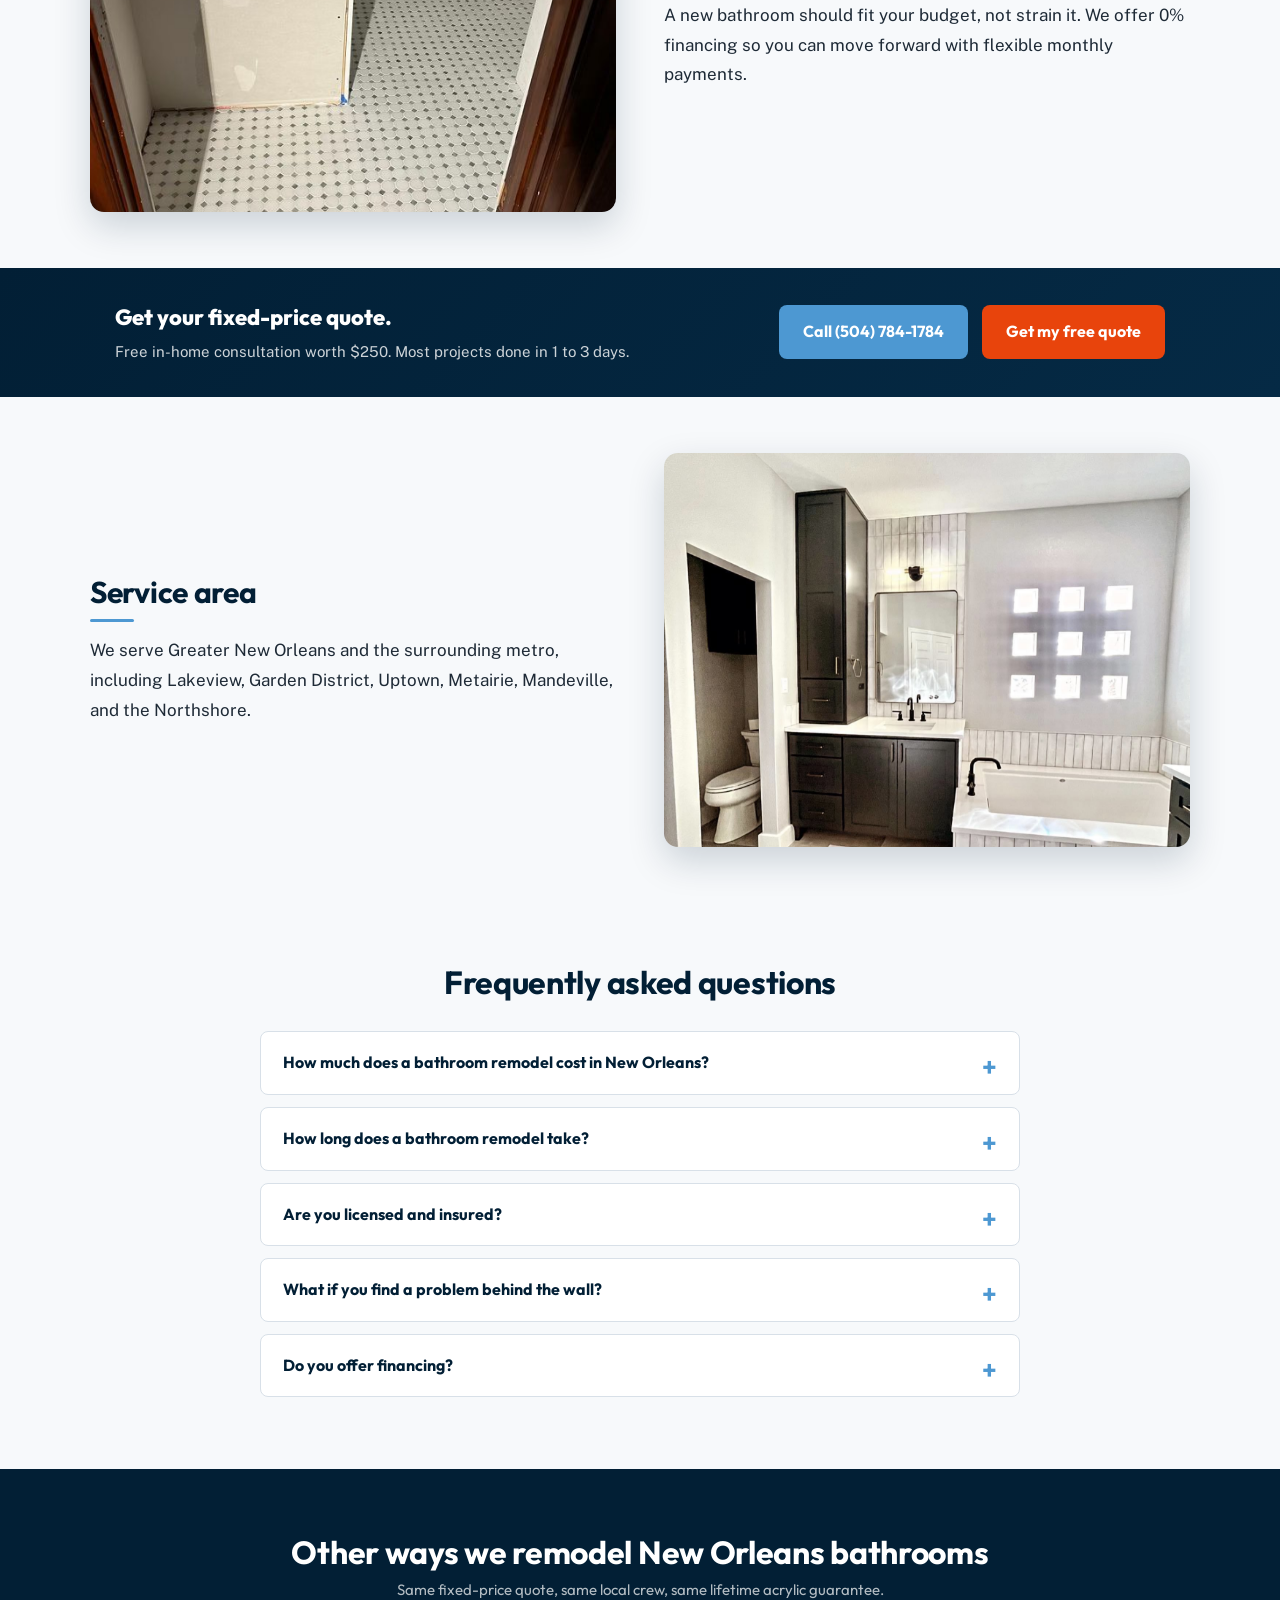
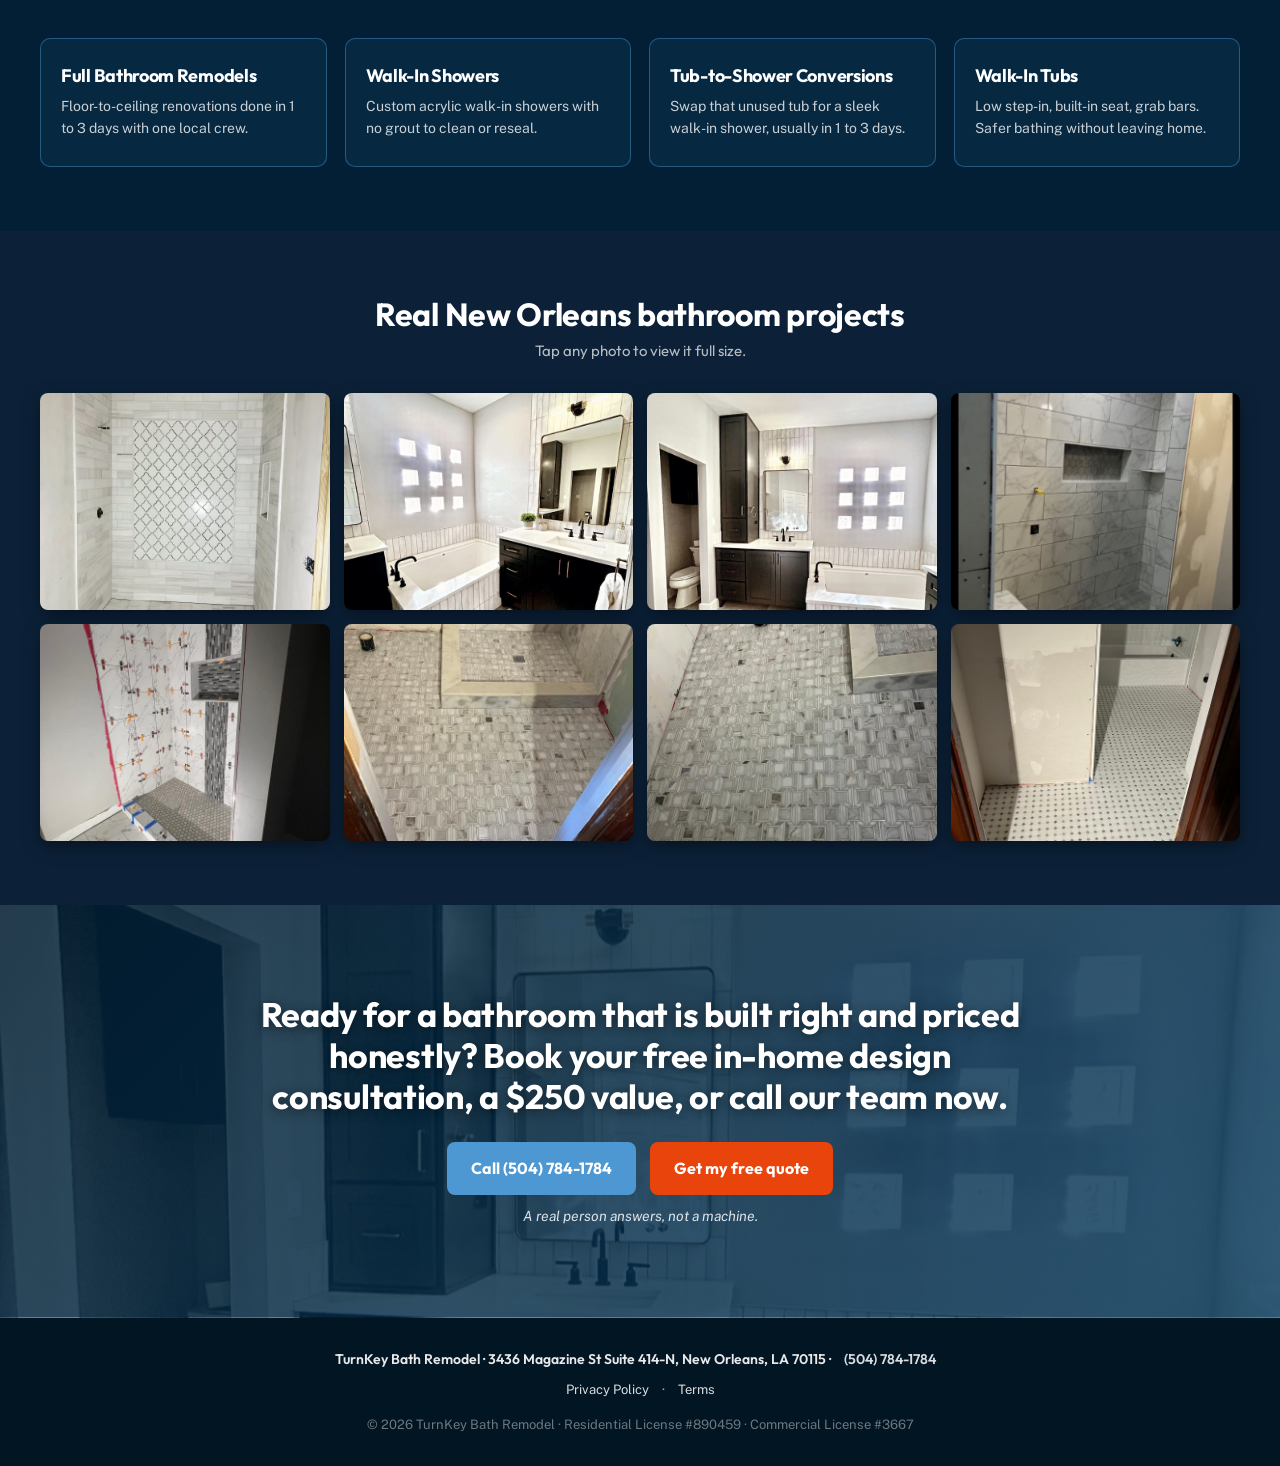
==== commit 2b61695f: "Hero: after-photo background with dark overlay (3 pages)" ====
--- a/bathroom-remodeling-contractor.html
+++ b/bathroom-remodeling-contractor.html
@@ -6,7 +6,7 @@
 <title>New Orleans Bathroom Remodeling Contractor | TurnKey Bath</title>
 <meta name="description" content="Licensed New Orleans bathroom remodeling contractor. Fixed-price quotes, most projects done in 1 to 3 days, free $250 design consult. Call (504) 784-1784.">
 <link href="https://fonts.googleapis.com/css2?family=Outfit:wght@400;500;600;700;800&family=Public+Sans:wght@400;500;600&display=swap" rel="stylesheet">
-<link rel="stylesheet" href="styles.css?v=3">
+<link rel="stylesheet" href="styles.css?v=6">
 </head>
 <body>
 
@@ -24,12 +24,12 @@
 </nav>
 
 <!-- HERO -->
-<section class="hero">
+<section class="hero" style="background-image: linear-gradient(135deg, rgba(2,31,53,.88) 0%, rgba(5,42,69,.82) 60%, rgba(7,58,93,.78) 100%), url('images-ba/p1-ba1-after.jpg');">
   <div class="hero-inner">
     <div class="hero-left">
       <div class="badge">Bathroom Remodeling · Greater New Orleans</div>
       <h1>New Orleans Bathroom Remodeling Contractor</h1>
-      <img class="hero-mobile-img" src="images-finished-bath/IMG_3187.jpg" alt="Finished bathroom remodel by TurnKey Bath Remodel — New Orleans">
+      <img class="hero-mobile-img" src="images-ba/p1-ba1-after.jpg" alt="Finished bathroom remodel by TurnKey Bath Remodel — New Orleans">
       <p class="subhead">A licensed, locally owned bathroom remodeling team serving Greater New Orleans. Fixed-price quotes, most projects finished in 1 to 3 days, and a free in-home design consultation worth $250.</p>
       <ul class="bullets"><li>Free in-home design consultation, a $250 value, yours at no cost</li><li>Fixed-price guaranteed quotes. No hidden fees, no surprises</li><li>Licensed and insured. Residential #890459, Commercial #3667</li><li>Most projects completed in 1 to 3 days</li><li>0% financing available</li></ul>
       <div class="cta-row ">
--- a/styles.css
+++ b/styles.css
@@ -60,6 +60,8 @@
 /* ===== HERO ===== */
 .hero {
   background: linear-gradient(135deg, var(--navy) 0%, var(--navy-2) 60%, var(--navy-3) 100%);
+  background-size: cover;
+  background-position: center;
   color: var(--white);
   padding: 60px 24px 80px;
 }
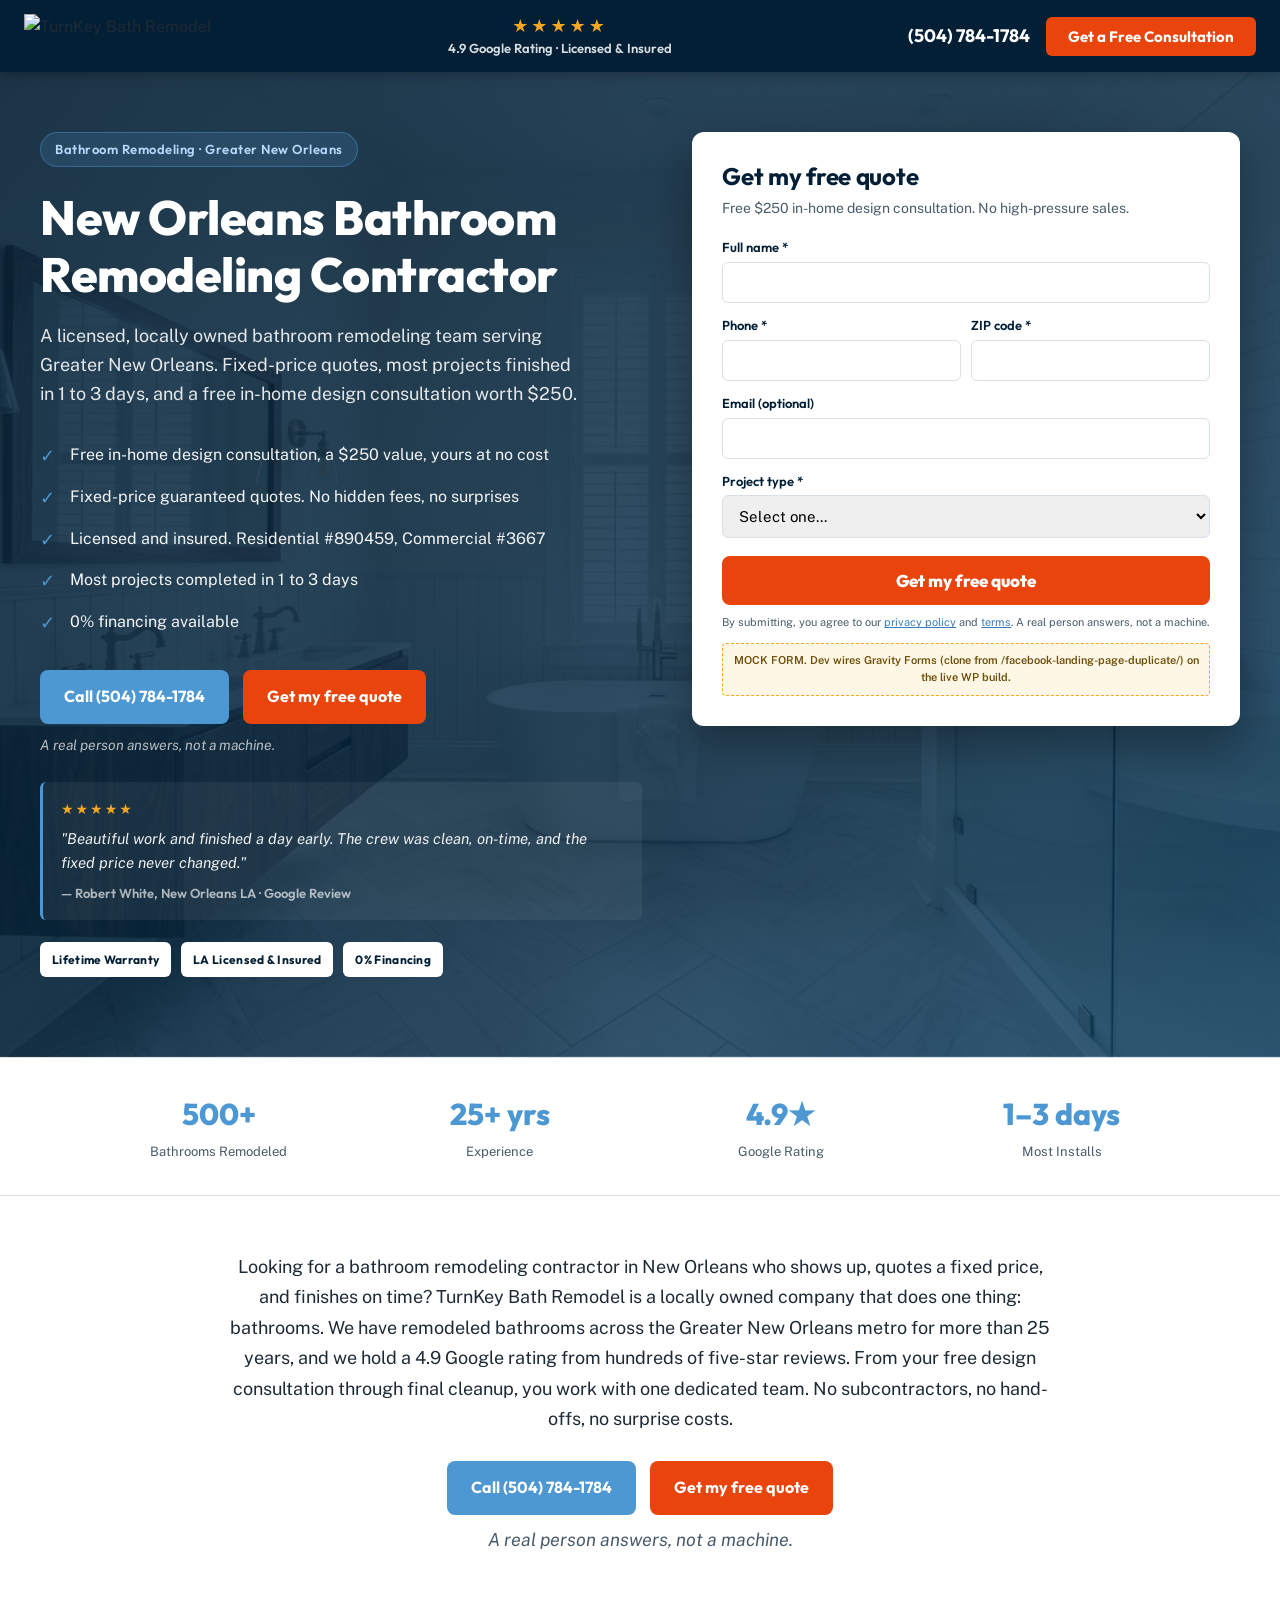
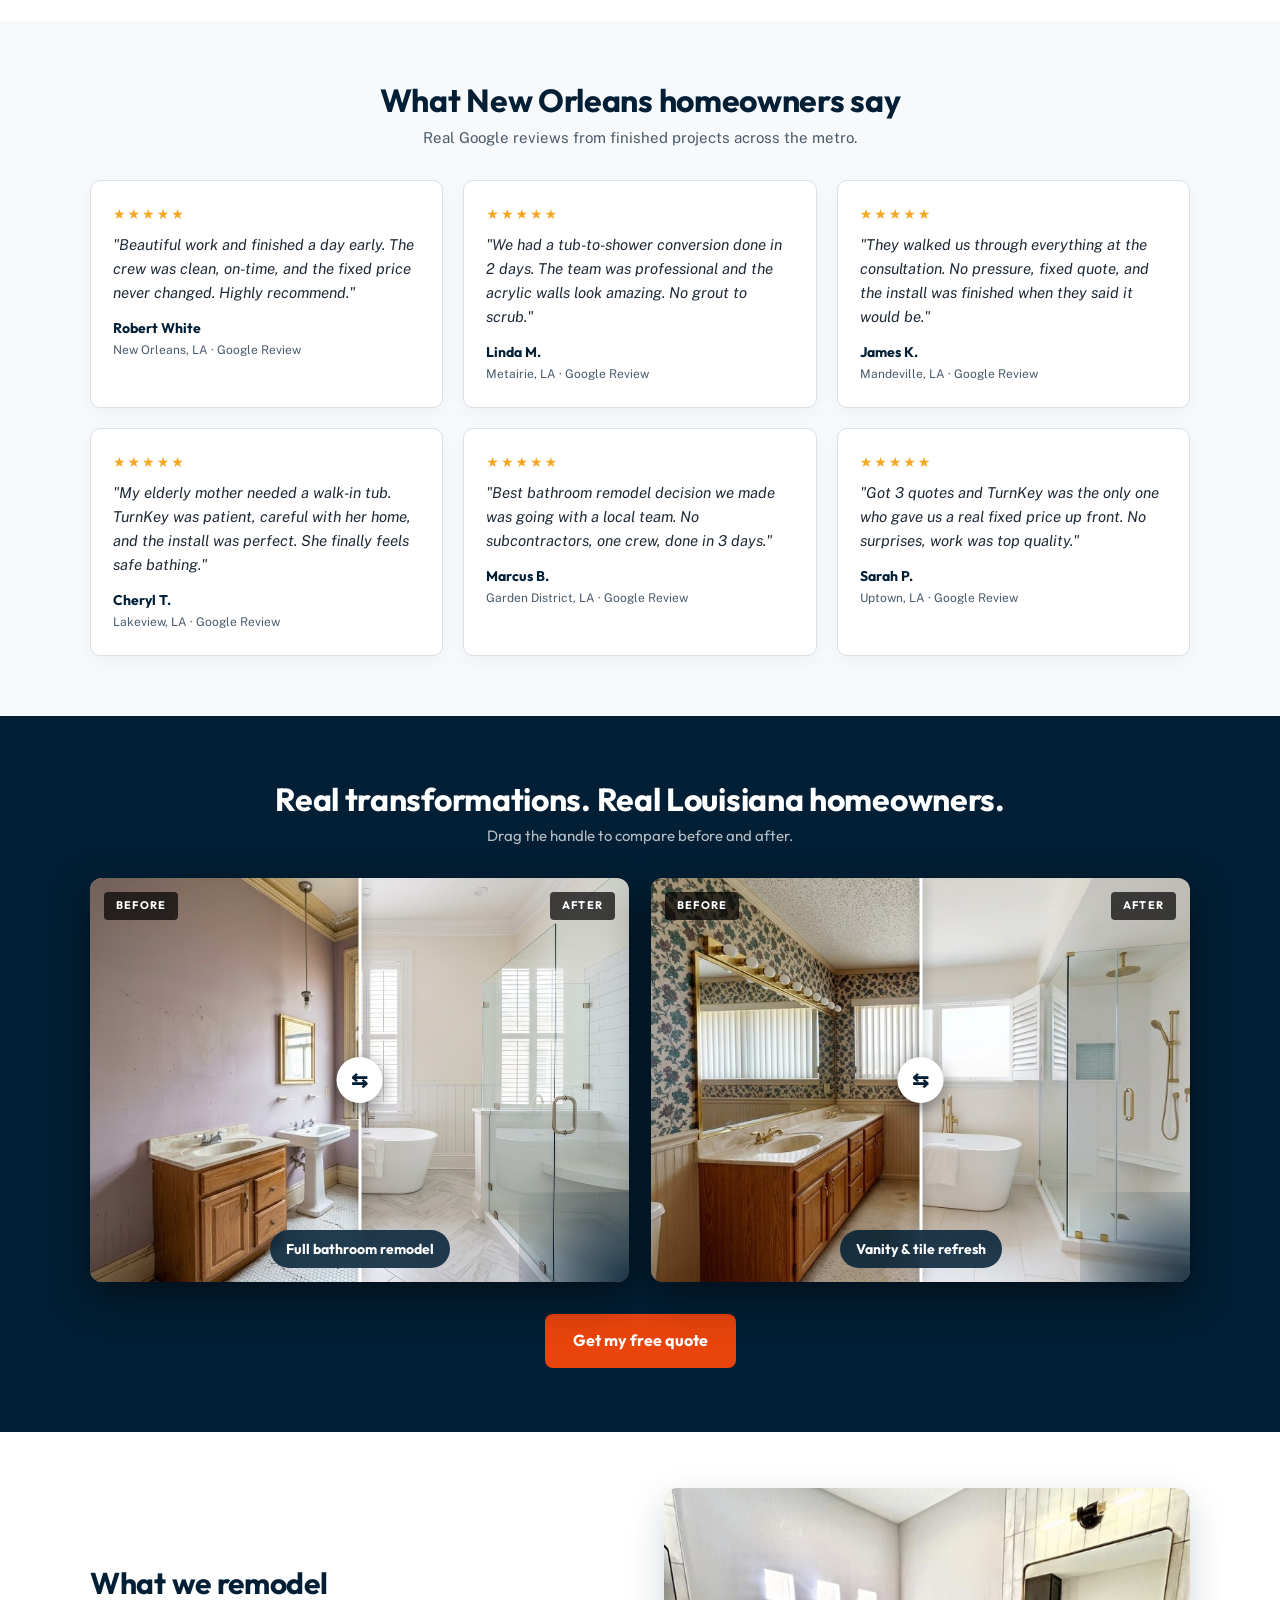
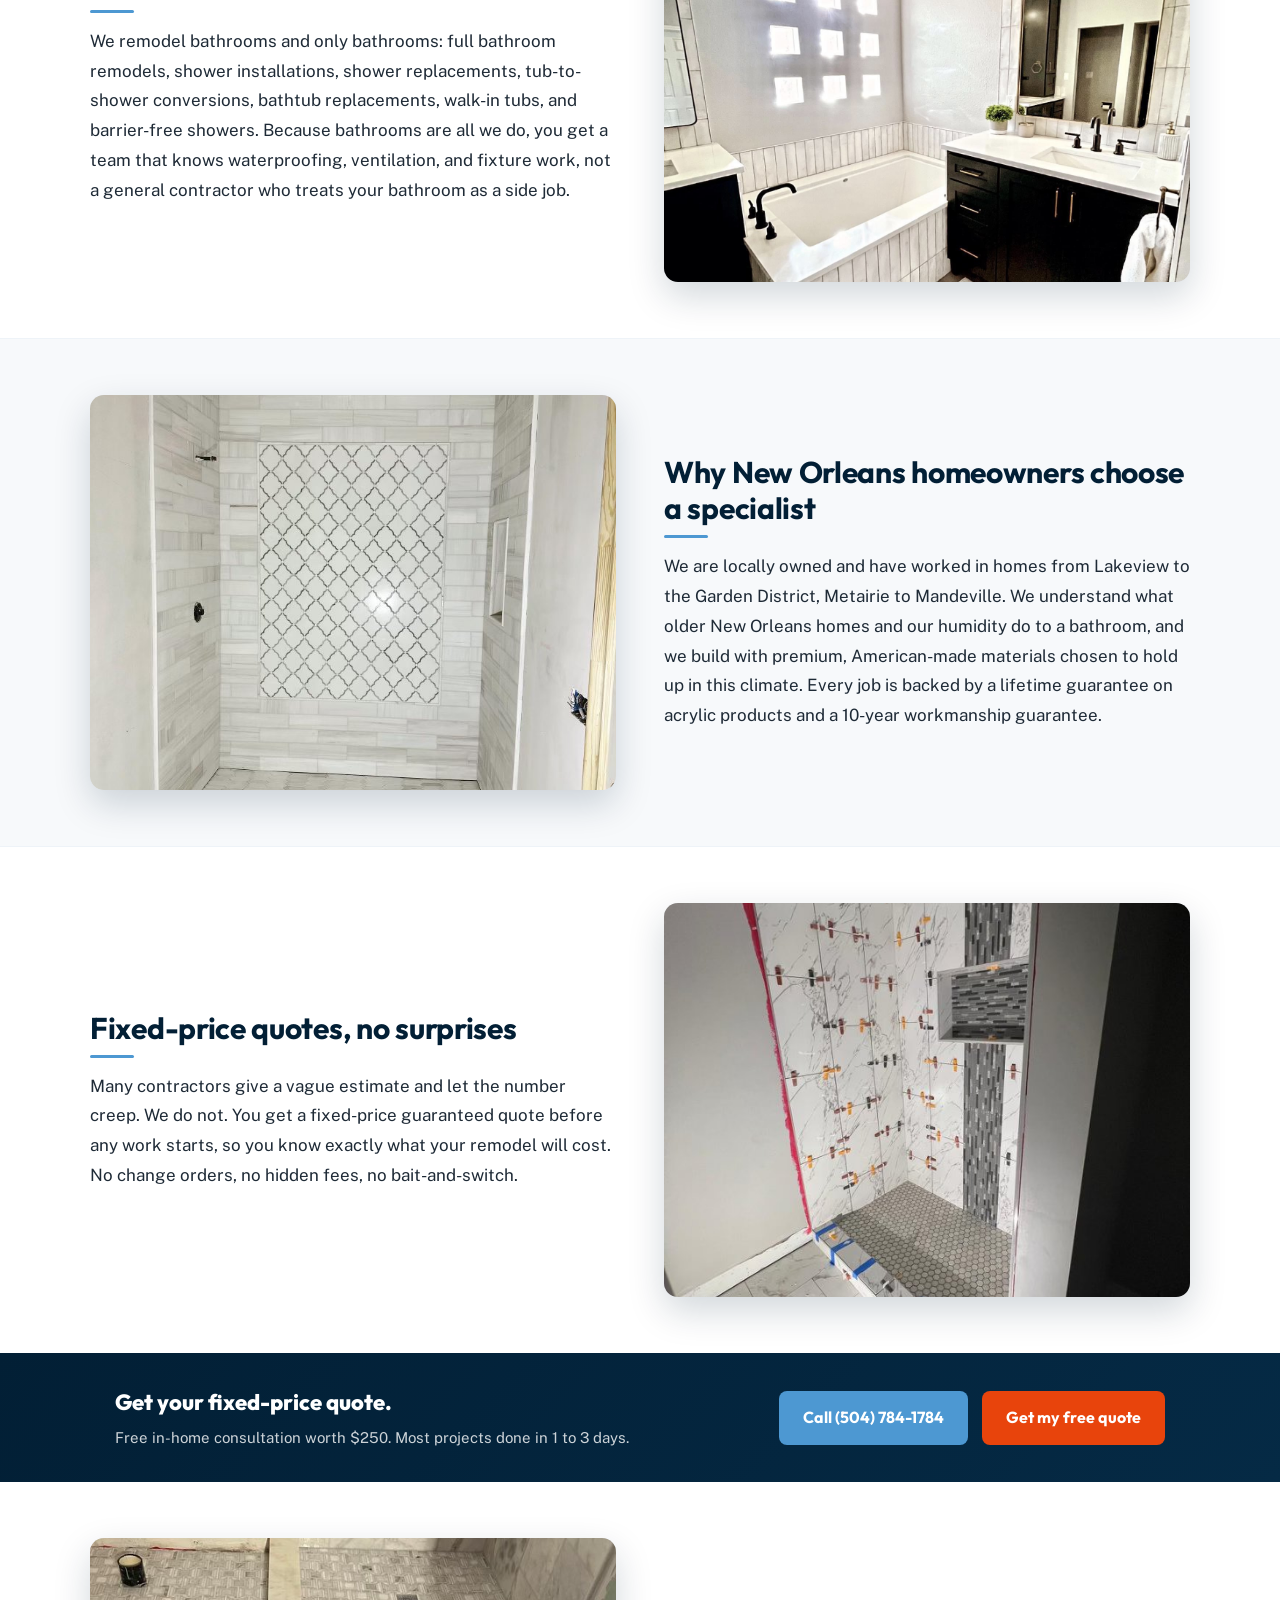
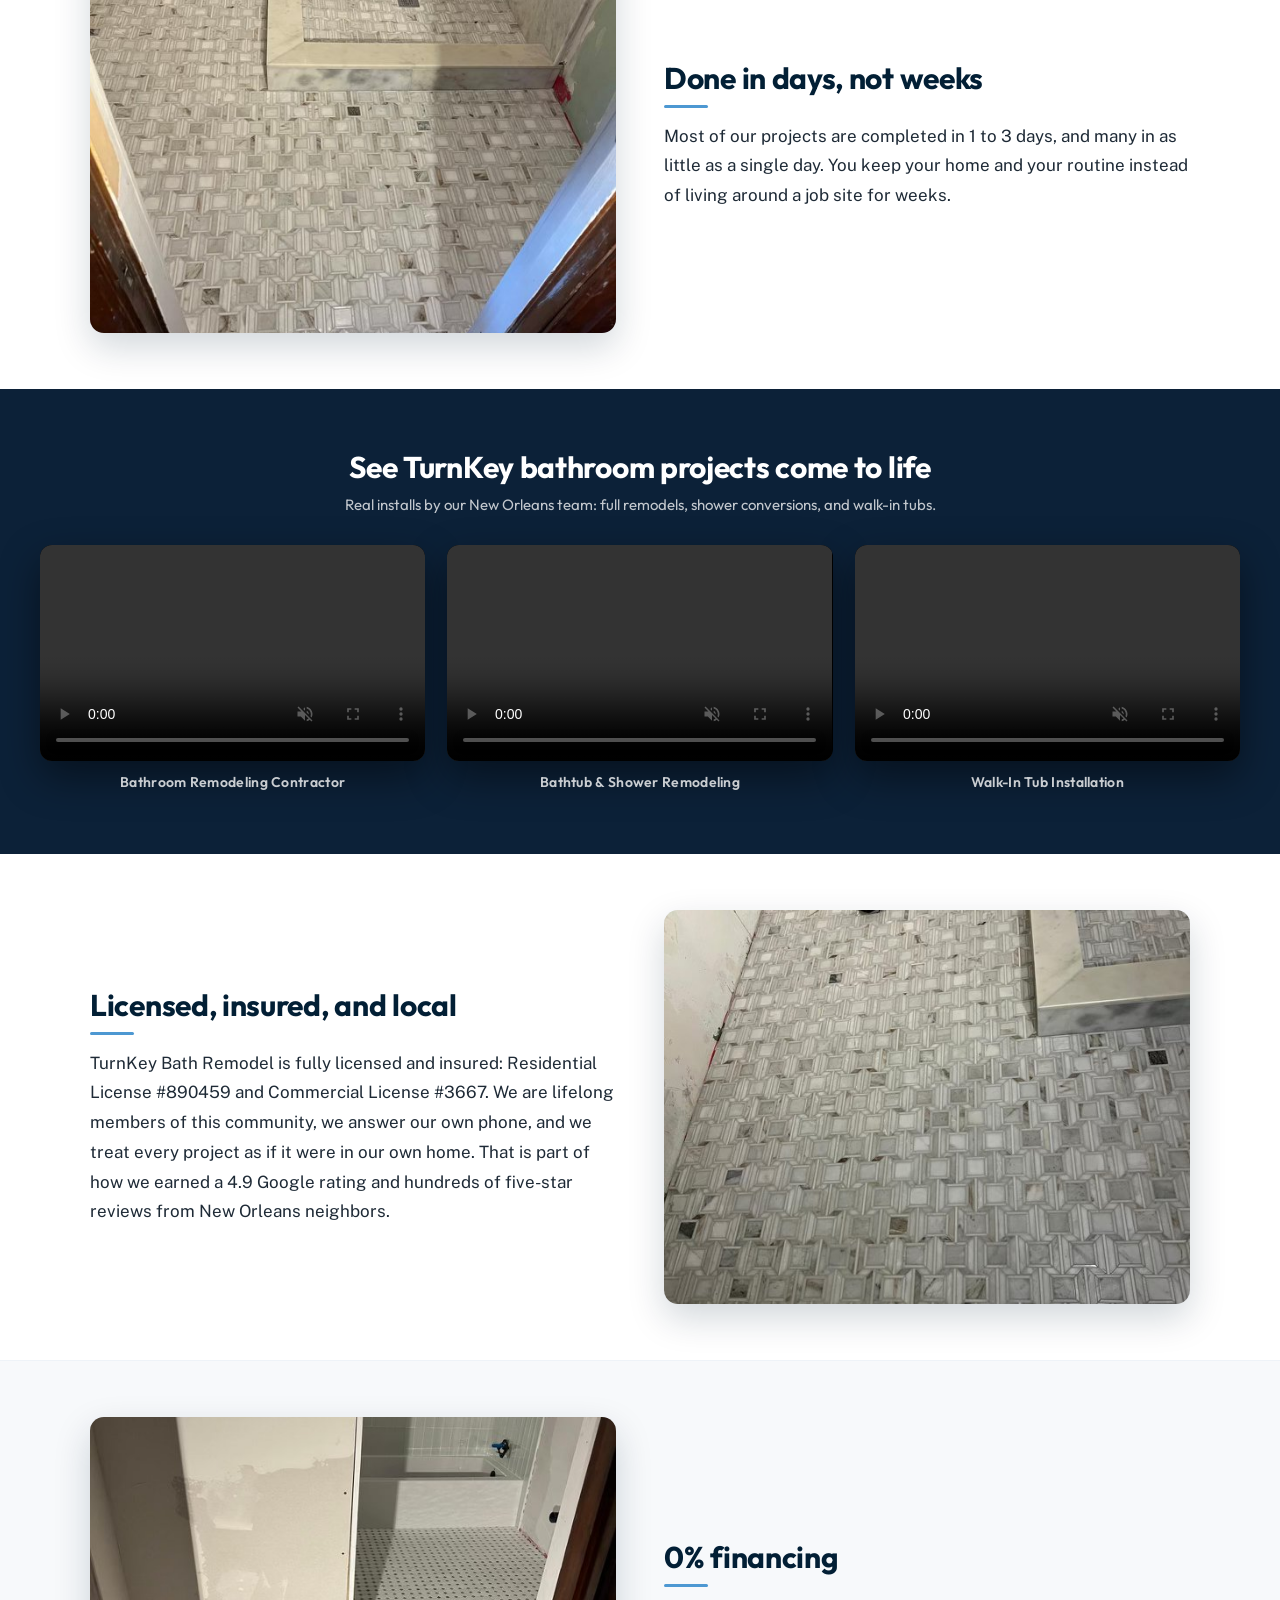
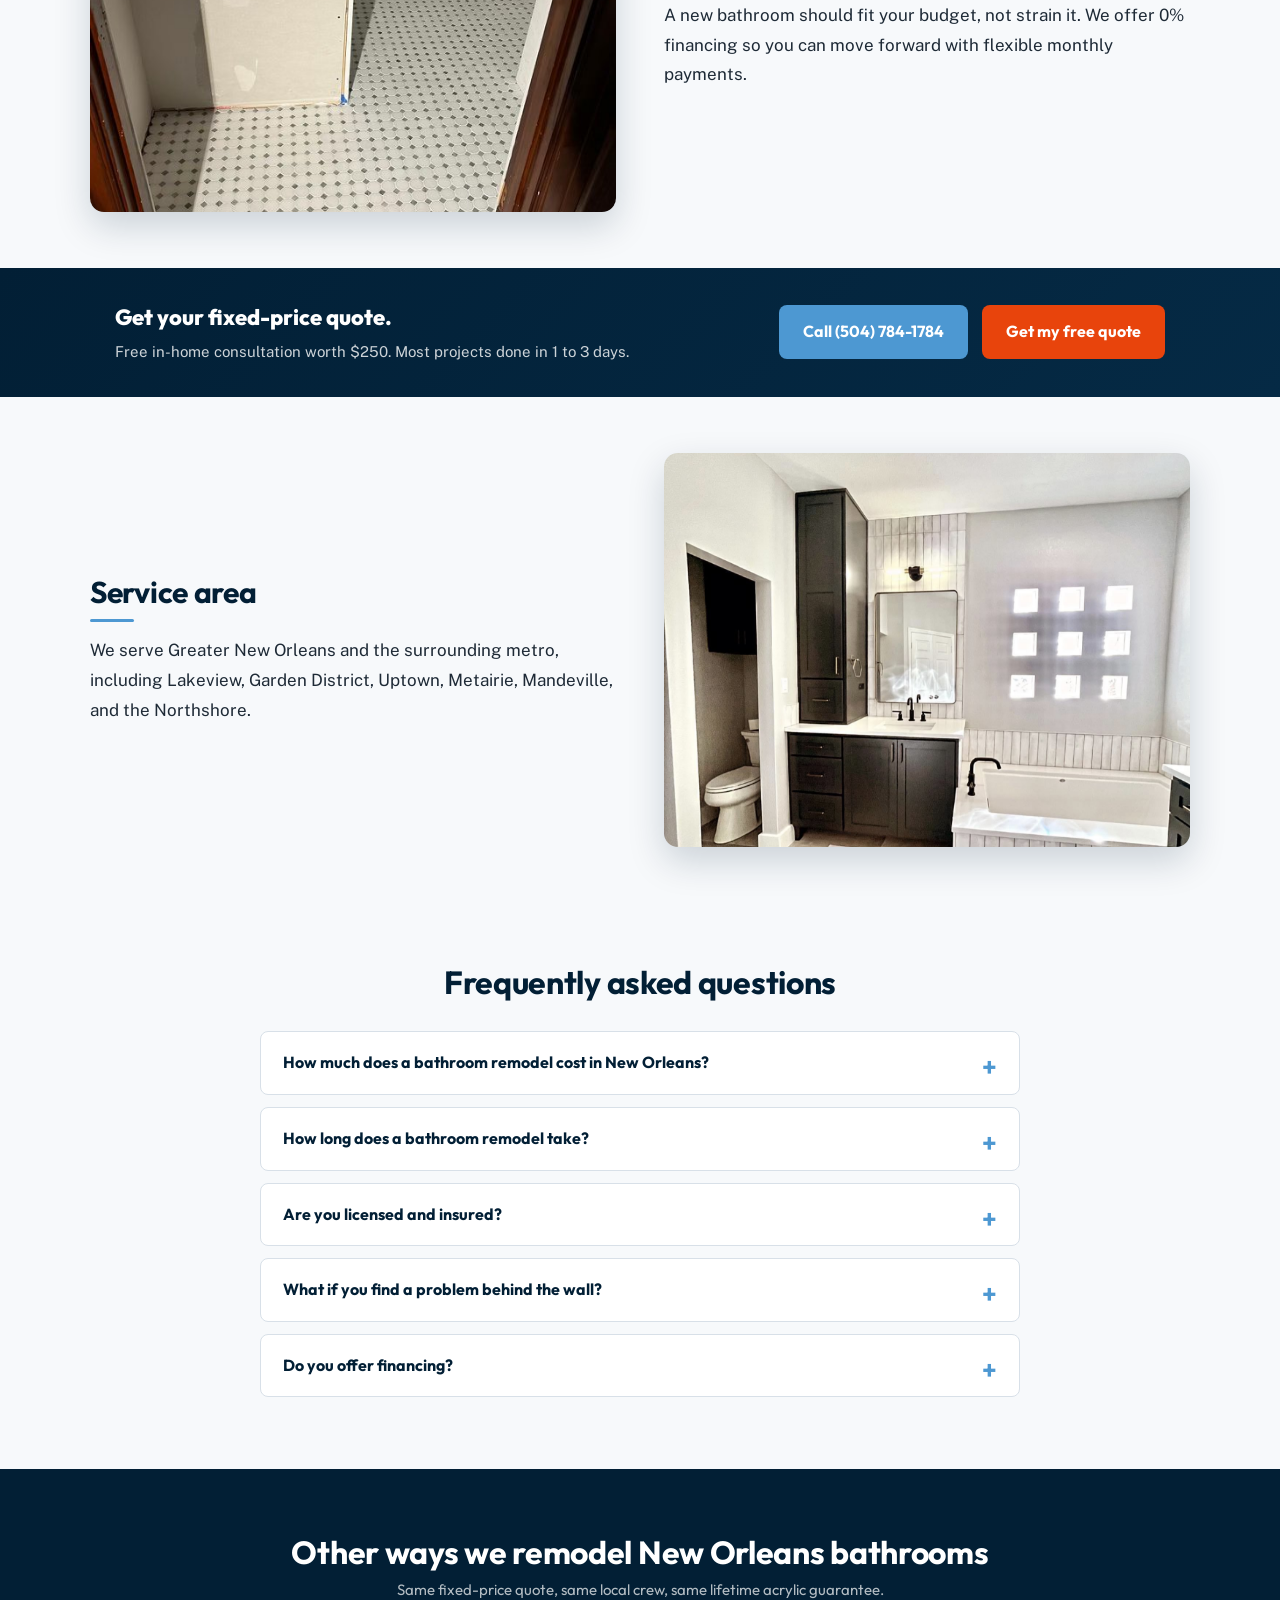
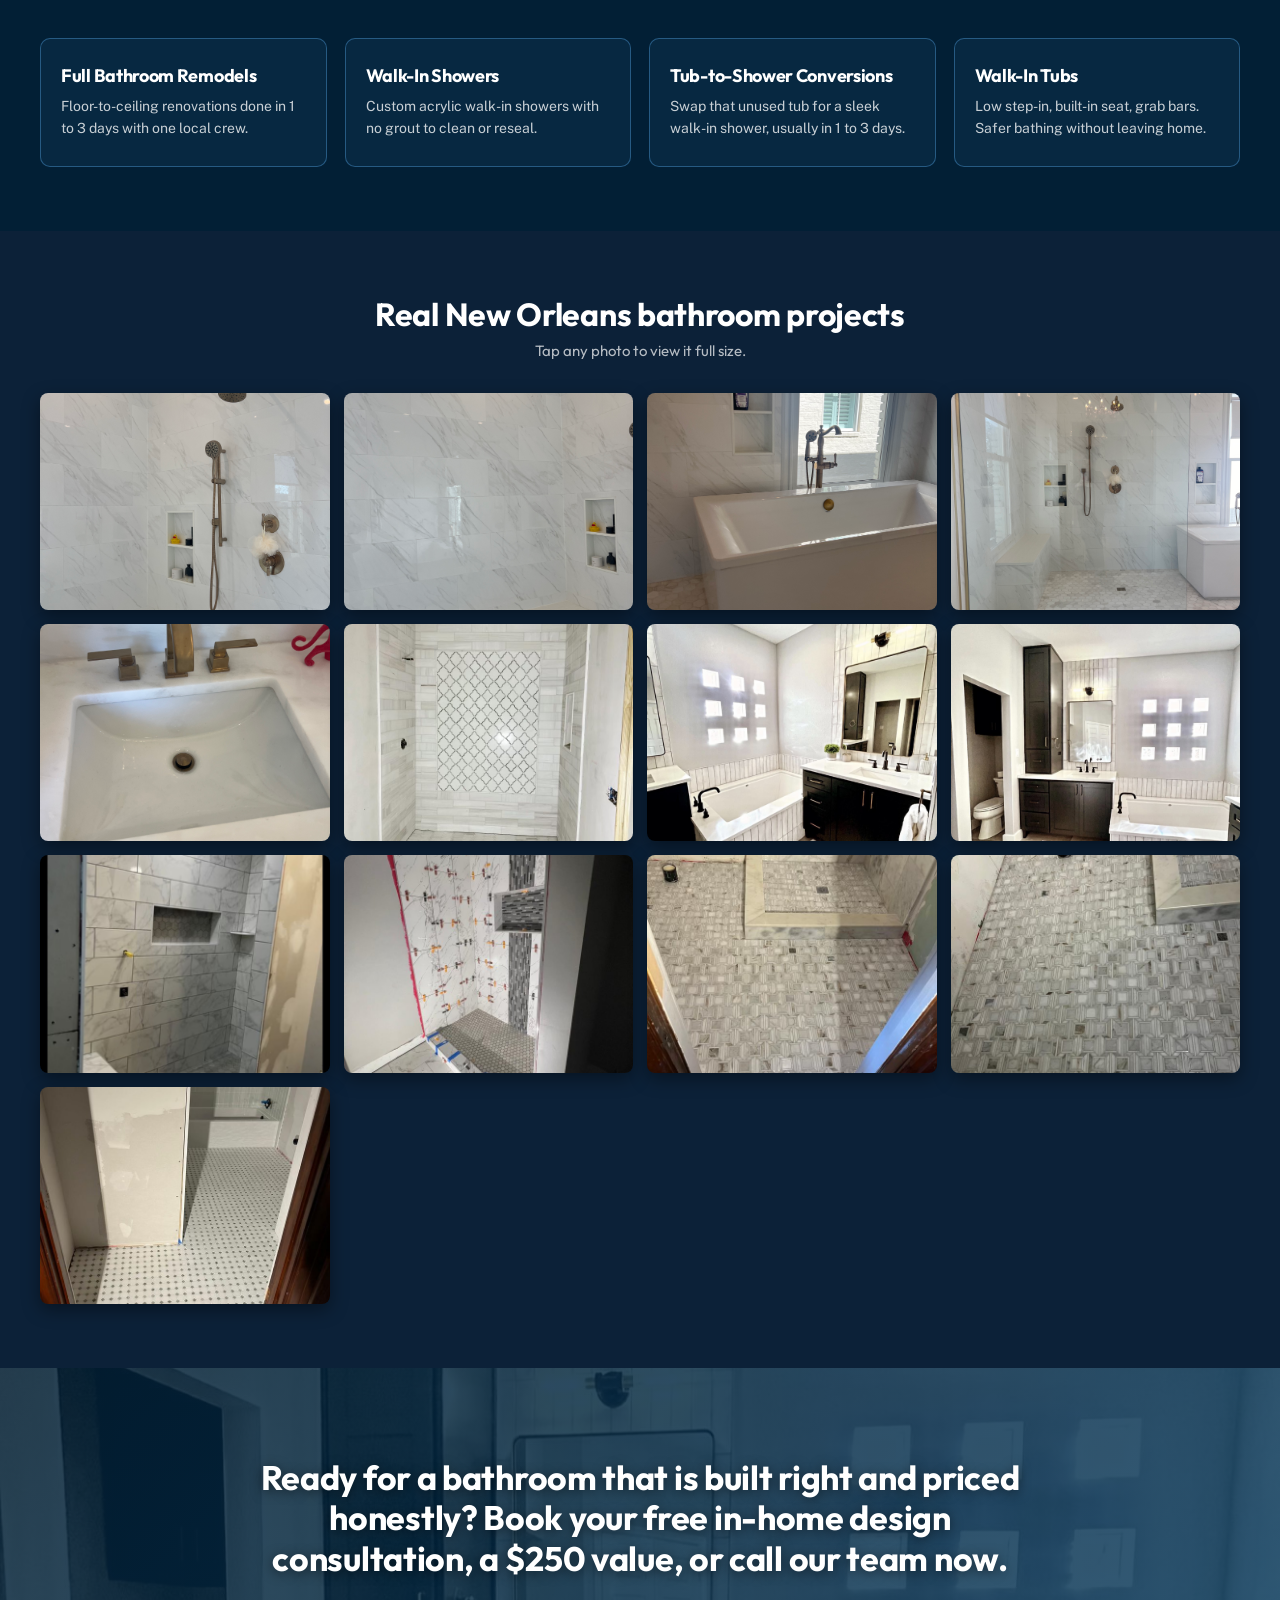
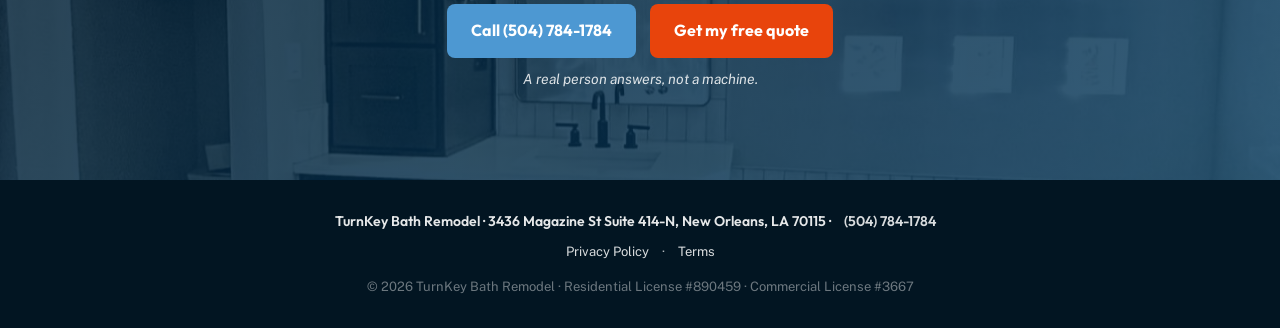
==== commit 989c691b: "Add 5 real NOLA bathroom photos to gallery + mask AI watermark vignette - Gallery now leads with 5 r" ====
--- a/bathroom-remodeling-contractor.html
+++ b/bathroom-remodeling-contractor.html
@@ -216,7 +216,7 @@
   <div class="gallery-inner">
     <h2>Real New Orleans bathroom projects</h2>
     <p class="gallery-sub">Tap any photo to view it full size.</p>
-    <div class="gallery-grid"><button type="button" class="gallery-tile" data-lightbox-src="images-finished-bath/IMG_3184.jpg" data-lightbox-alt="Finished bathroom remodel by TurnKey, New Orleans"><img src="images-finished-bath/IMG_3184.jpg" alt="Finished bathroom remodel by TurnKey, New Orleans" loading="lazy"></button><button type="button" class="gallery-tile" data-lightbox-src="images-finished-bath/IMG_3186.jpg" data-lightbox-alt="Modern bathroom remodel with new vanity and tile"><img src="images-finished-bath/IMG_3186.jpg" alt="Modern bathroom remodel with new vanity and tile" loading="lazy"></button><button type="button" class="gallery-tile" data-lightbox-src="images-finished-bath/IMG_3187.jpg" data-lightbox-alt="Bathroom remodel by TurnKey Bath, Greater New Orleans"><img src="images-finished-bath/IMG_3187.jpg" alt="Bathroom remodel by TurnKey Bath, Greater New Orleans" loading="lazy"></button><button type="button" class="gallery-tile" data-lightbox-src="images-finished-bath/IMG_4687.jpg" data-lightbox-alt="Completed New Orleans bathroom remodel"><img src="images-finished-bath/IMG_4687.jpg" alt="Completed New Orleans bathroom remodel" loading="lazy"></button><button type="button" class="gallery-tile" data-lightbox-src="images-finished-bath/PHOTO-2023-11-14-12-50-22_a.jpg" data-lightbox-alt="Custom shower install in New Orleans bathroom remodel"><img src="images-finished-bath/PHOTO-2023-11-14-12-50-22_a.jpg" alt="Custom shower install in New Orleans bathroom remodel" loading="lazy"></button><button type="button" class="gallery-tile" data-lightbox-src="images-finished-bath/PHOTO-2023-11-14-12-50-27.jpg" data-lightbox-alt="Updated bathroom vanity and lighting, Metairie remodel"><img src="images-finished-bath/PHOTO-2023-11-14-12-50-27.jpg" alt="Updated bathroom vanity and lighting, Metairie remodel" loading="lazy"></button><button type="button" class="gallery-tile" data-lightbox-src="images-finished-bath/PHOTO-2023-11-14-12-50-28.jpg" data-lightbox-alt="Full bathroom renovation finished by TurnKey crew"><img src="images-finished-bath/PHOTO-2023-11-14-12-50-28.jpg" alt="Full bathroom renovation finished by TurnKey crew" loading="lazy"></button><button type="button" class="gallery-tile" data-lightbox-src="images-finished-bath/PHOTO-2023-11-14-12-50-44.jpg" data-lightbox-alt="Walk-in shower install in New Orleans bathroom remodel"><img src="images-finished-bath/PHOTO-2023-11-14-12-50-44.jpg" alt="Walk-in shower install in New Orleans bathroom remodel" loading="lazy"></button></div>
+    <div class="gallery-grid"><button type="button" class="gallery-tile" data-lightbox-src="images-finished-bath/real-nola-1.jpeg" data-lightbox-alt="Marble tile walk-in shower with brass fixtures, New Orleans remodel"><img src="images-finished-bath/real-nola-1.jpeg" alt="Marble tile walk-in shower with brass fixtures, New Orleans remodel" loading="lazy"></button><button type="button" class="gallery-tile" data-lightbox-src="images-finished-bath/real-nola-2.jpeg" data-lightbox-alt="Marble tile shower floor and bench detail"><img src="images-finished-bath/real-nola-2.jpeg" alt="Marble tile shower floor and bench detail" loading="lazy"></button><button type="button" class="gallery-tile" data-lightbox-src="images-finished-bath/real-nola-3.jpeg" data-lightbox-alt="Soaking tub with brass deck-mount faucet by window"><img src="images-finished-bath/real-nola-3.jpeg" alt="Soaking tub with brass deck-mount faucet by window" loading="lazy"></button><button type="button" class="gallery-tile" data-lightbox-src="images-finished-bath/real-nola-4.jpeg" data-lightbox-alt="Custom vanity sink with brass waterfall faucet"><img src="images-finished-bath/real-nola-4.jpeg" alt="Custom vanity sink with brass waterfall faucet" loading="lazy"></button><button type="button" class="gallery-tile" data-lightbox-src="images-finished-bath/real-nola-5.jpeg" data-lightbox-alt="Walk-in shower with glass enclosure, bench, and rain head"><img src="images-finished-bath/real-nola-5.jpeg" alt="Walk-in shower with glass enclosure, bench, and rain head" loading="lazy"></button><button type="button" class="gallery-tile" data-lightbox-src="images-finished-bath/IMG_3184.jpg" data-lightbox-alt="Finished bathroom remodel by TurnKey, New Orleans"><img src="images-finished-bath/IMG_3184.jpg" alt="Finished bathroom remodel by TurnKey, New Orleans" loading="lazy"></button><button type="button" class="gallery-tile" data-lightbox-src="images-finished-bath/IMG_3186.jpg" data-lightbox-alt="Modern bathroom remodel with new vanity and tile"><img src="images-finished-bath/IMG_3186.jpg" alt="Modern bathroom remodel with new vanity and tile" loading="lazy"></button><button type="button" class="gallery-tile" data-lightbox-src="images-finished-bath/IMG_3187.jpg" data-lightbox-alt="Bathroom remodel by TurnKey Bath, Greater New Orleans"><img src="images-finished-bath/IMG_3187.jpg" alt="Bathroom remodel by TurnKey Bath, Greater New Orleans" loading="lazy"></button><button type="button" class="gallery-tile" data-lightbox-src="images-finished-bath/IMG_4687.jpg" data-lightbox-alt="Completed New Orleans bathroom remodel"><img src="images-finished-bath/IMG_4687.jpg" alt="Completed New Orleans bathroom remodel" loading="lazy"></button><button type="button" class="gallery-tile" data-lightbox-src="images-finished-bath/PHOTO-2023-11-14-12-50-22_a.jpg" data-lightbox-alt="Custom shower install in New Orleans bathroom remodel"><img src="images-finished-bath/PHOTO-2023-11-14-12-50-22_a.jpg" alt="Custom shower install in New Orleans bathroom remodel" loading="lazy"></button><button type="button" class="gallery-tile" data-lightbox-src="images-finished-bath/PHOTO-2023-11-14-12-50-27.jpg" data-lightbox-alt="Updated bathroom vanity and lighting, Metairie remodel"><img src="images-finished-bath/PHOTO-2023-11-14-12-50-27.jpg" alt="Updated bathroom vanity and lighting, Metairie remodel" loading="lazy"></button><button type="button" class="gallery-tile" data-lightbox-src="images-finished-bath/PHOTO-2023-11-14-12-50-28.jpg" data-lightbox-alt="Full bathroom renovation finished by TurnKey crew"><img src="images-finished-bath/PHOTO-2023-11-14-12-50-28.jpg" alt="Full bathroom renovation finished by TurnKey crew" loading="lazy"></button><button type="button" class="gallery-tile" data-lightbox-src="images-finished-bath/PHOTO-2023-11-14-12-50-44.jpg" data-lightbox-alt="Walk-in shower install in New Orleans bathroom remodel"><img src="images-finished-bath/PHOTO-2023-11-14-12-50-44.jpg" alt="Walk-in shower install in New Orleans bathroom remodel" loading="lazy"></button></div>
   </div>
 </section>
 
--- a/styles.css
+++ b/styles.css
@@ -588,6 +588,18 @@
   -webkit-backdrop-filter: blur(4px);
   pointer-events: none;
   white-space: nowrap;
+}
+/* Soft vignette to mask any AI watermark in bottom-right corner of slider images */
+.ba-slider::after {
+  content: '';
+  position: absolute;
+  bottom: 0;
+  right: 0;
+  width: 110px;
+  height: 90px;
+  background: radial-gradient(ellipse at bottom right, rgba(2, 31, 53, .85) 0%, rgba(2, 31, 53, .55) 35%, rgba(2, 31, 53, .15) 70%, transparent 100%);
+  pointer-events: none;
+  z-index: 3;
 }
 .ba-cta { margin-top: 32px; }
 .ba-cta .cta-quote { display: inline-flex; padding: 14px 28px; font-family: 'Outfit', sans-serif; font-weight: 700; font-size: 16px; border-radius: 8px; text-decoration: none; }
